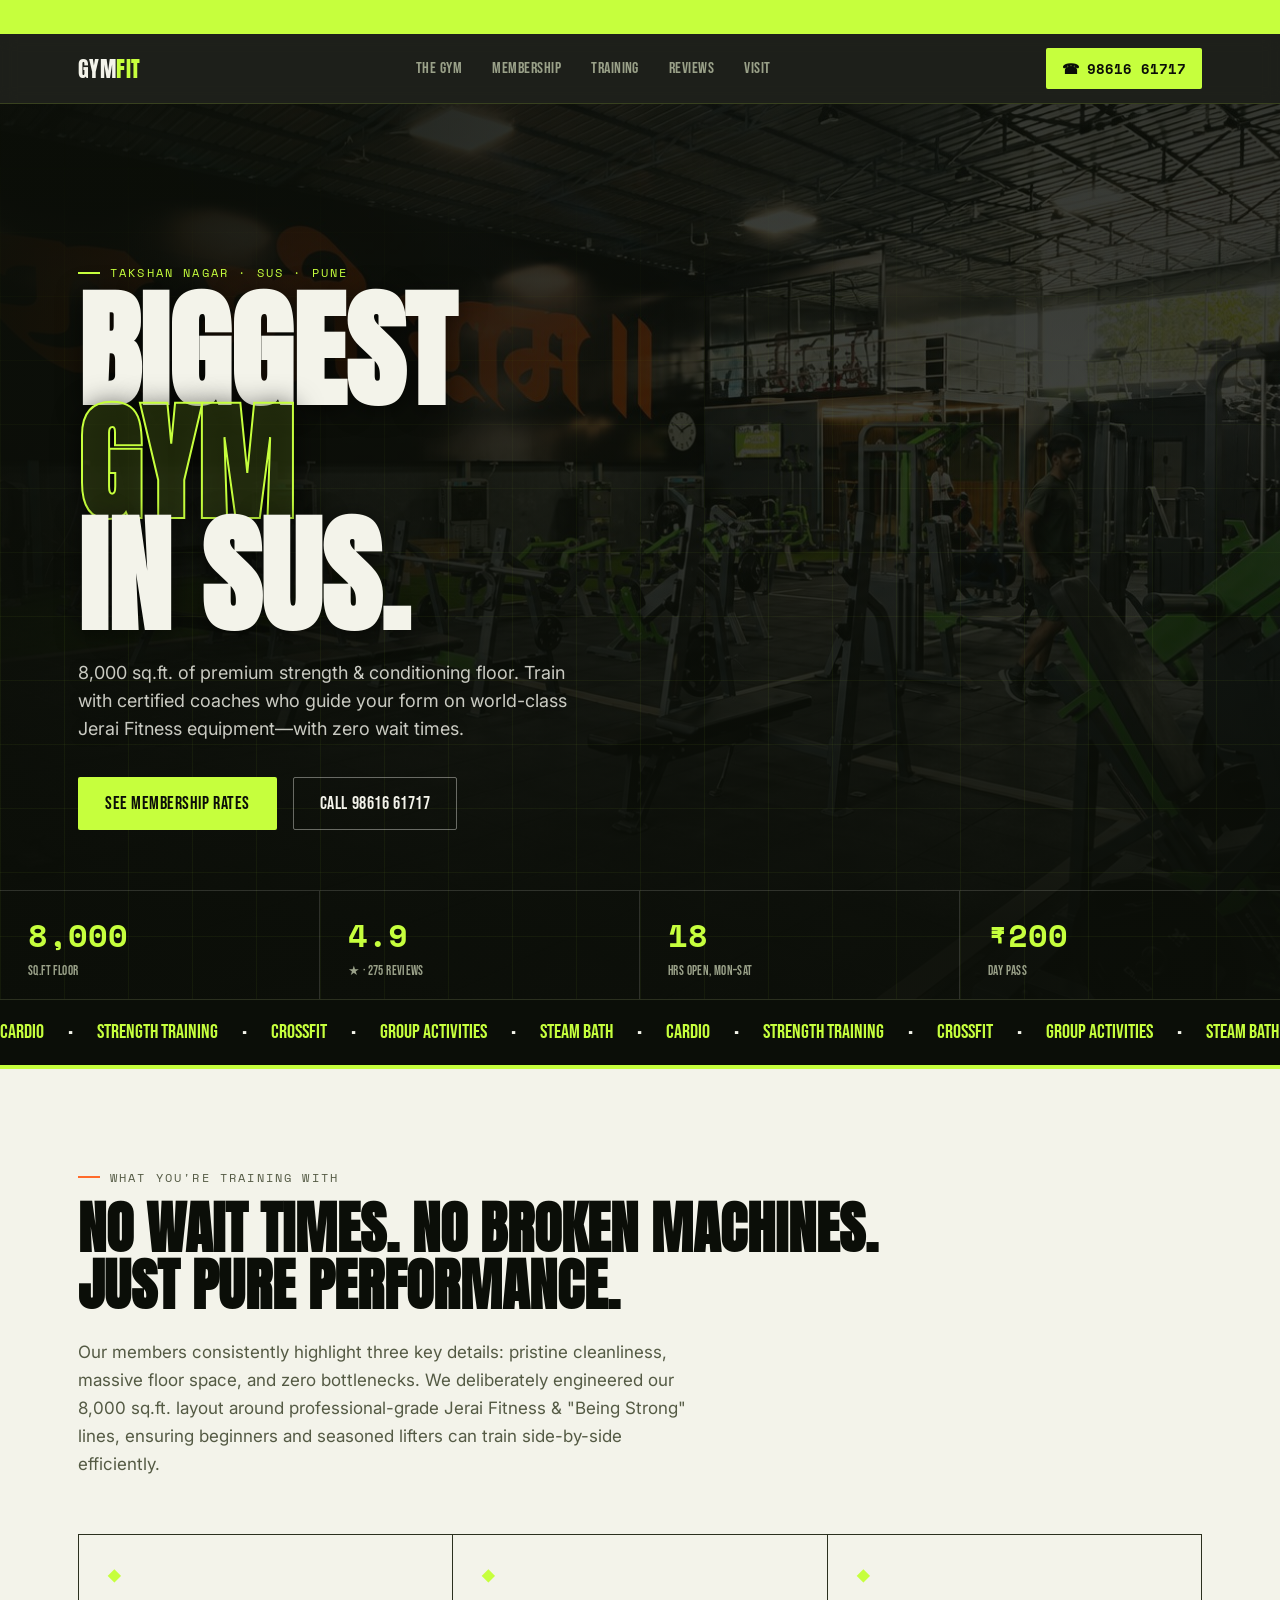
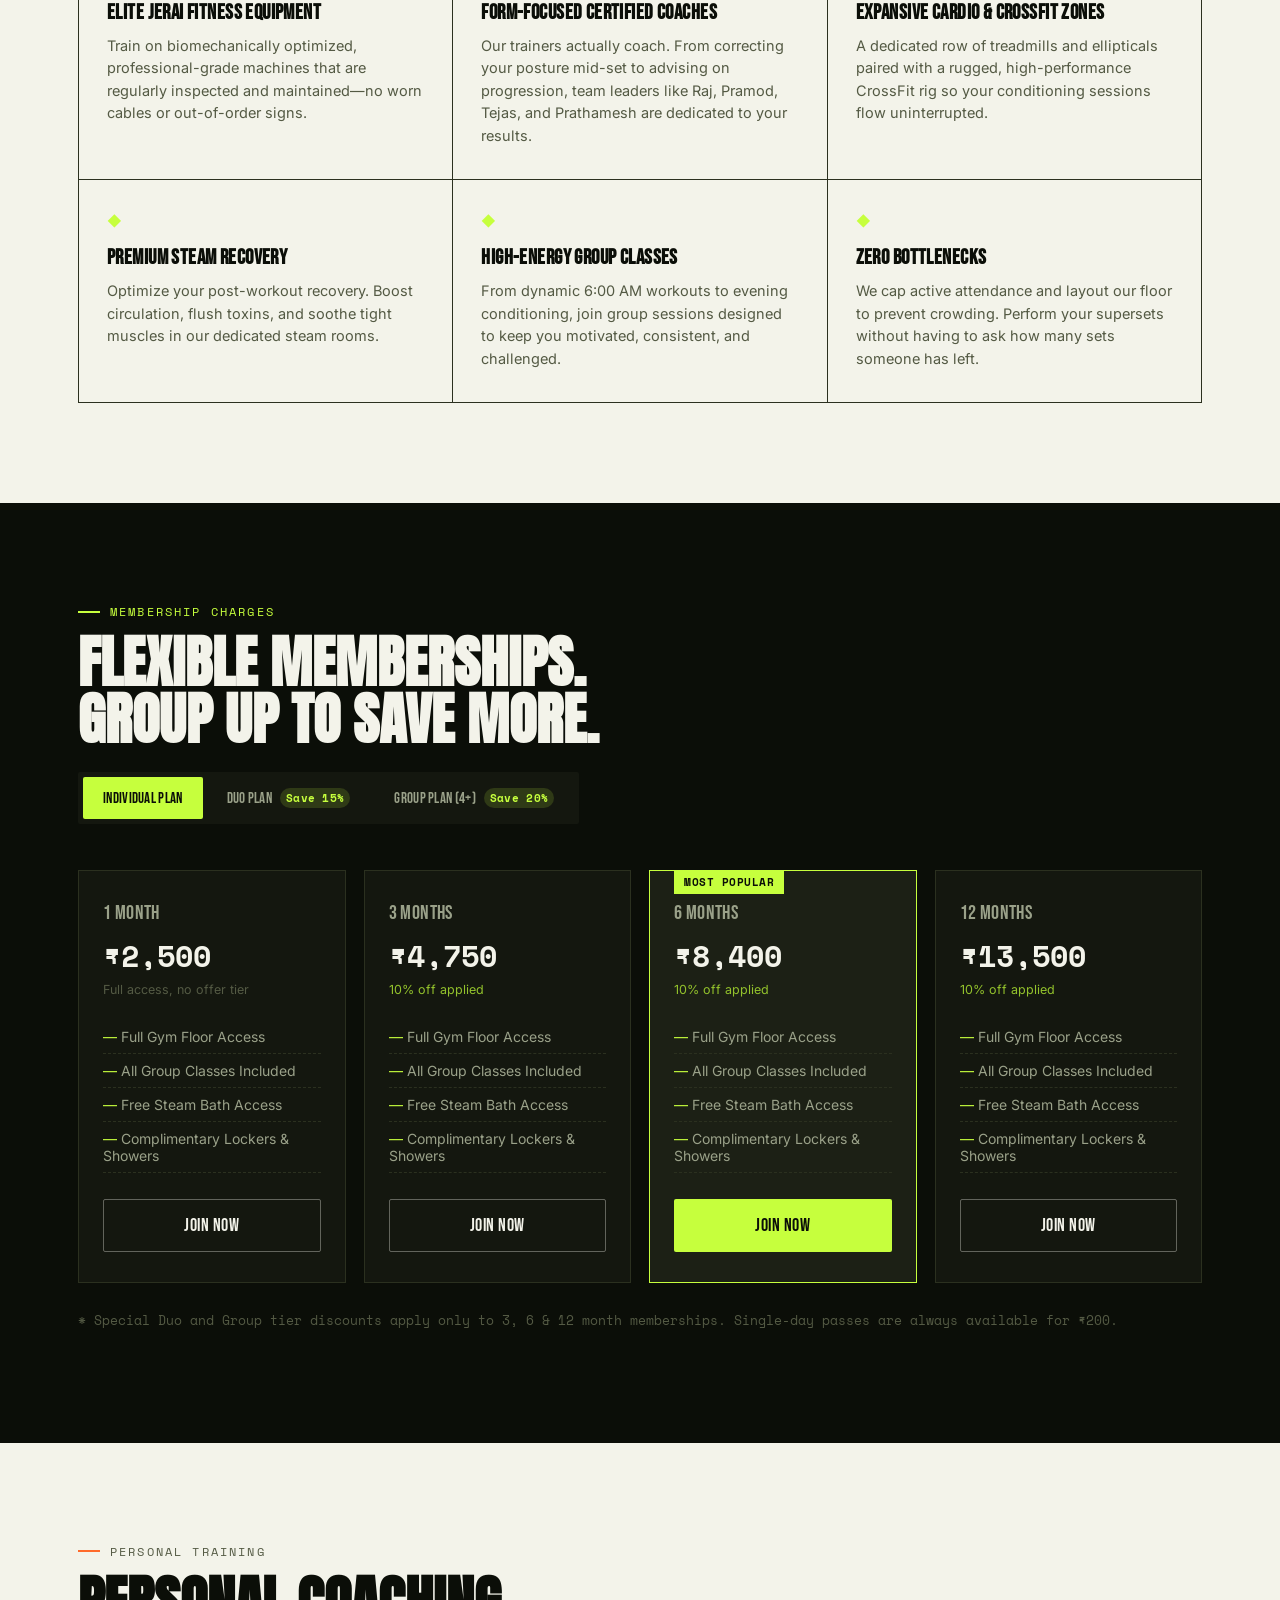
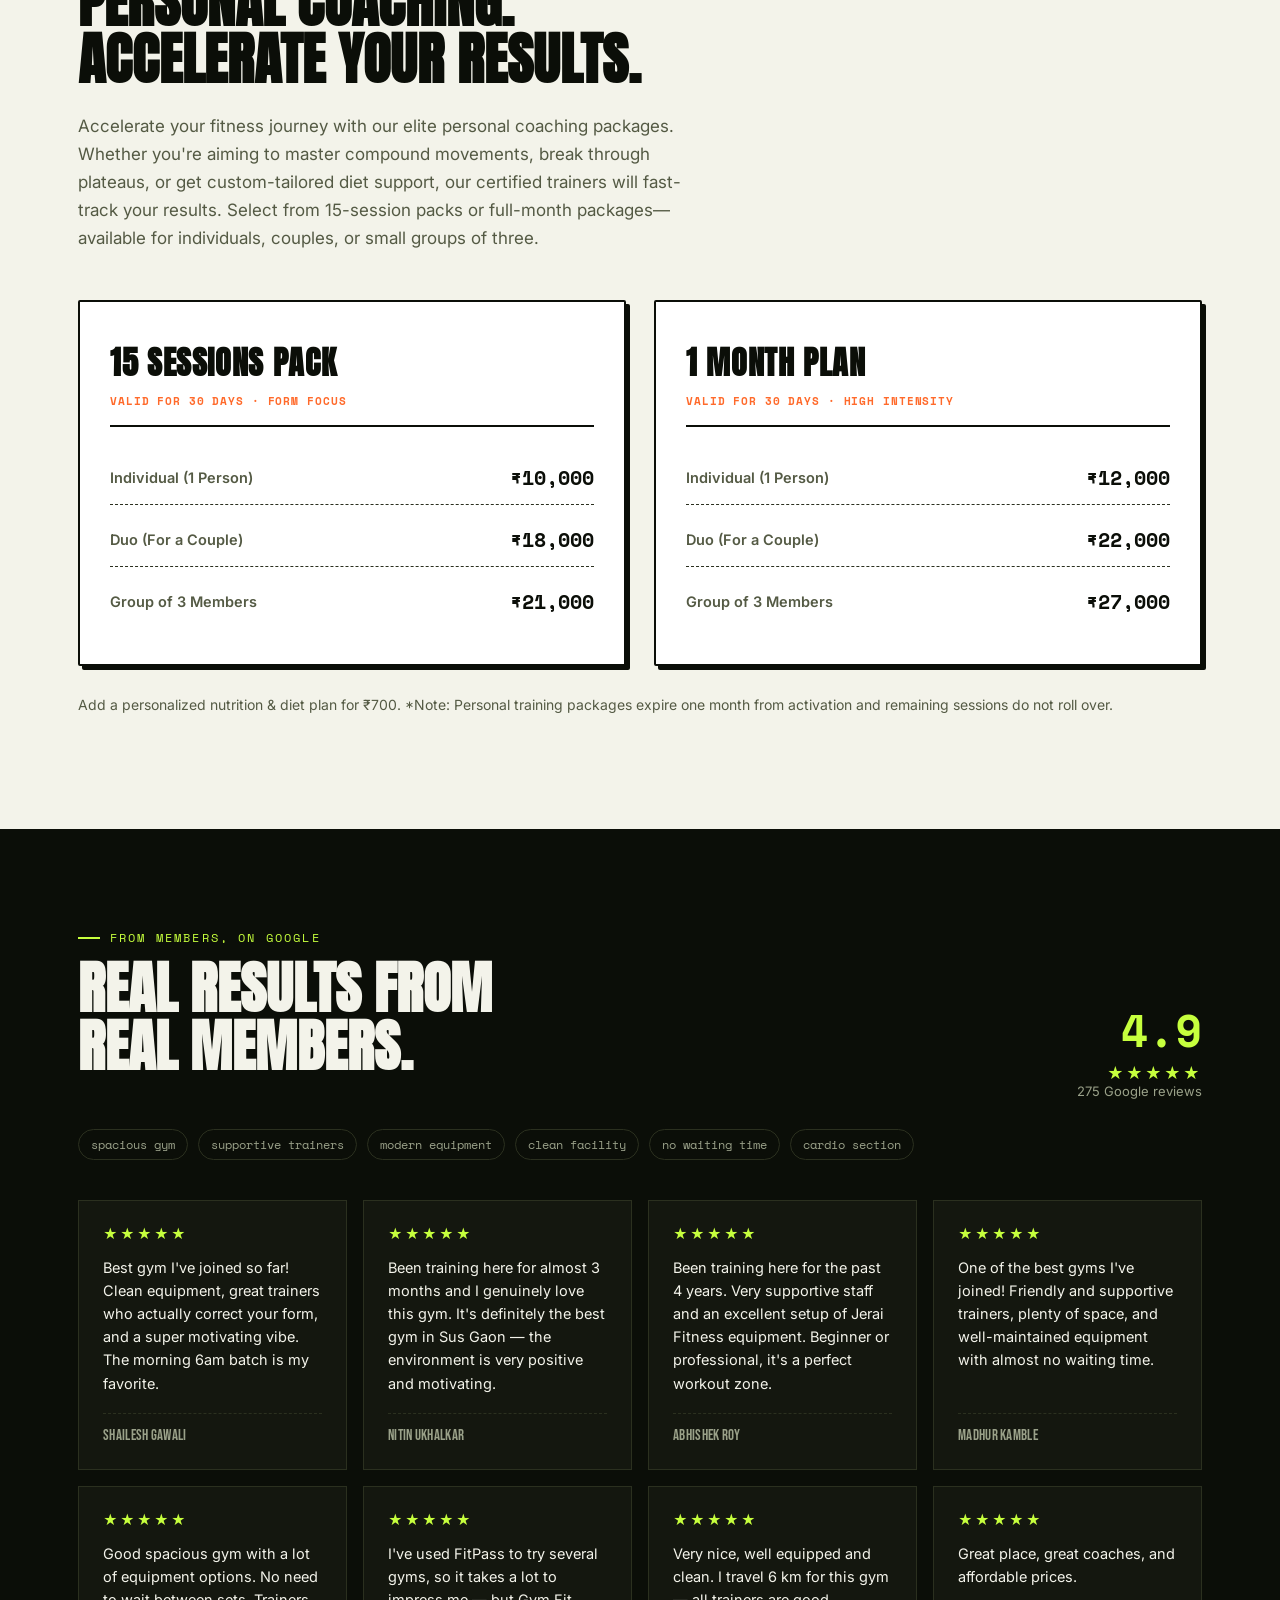
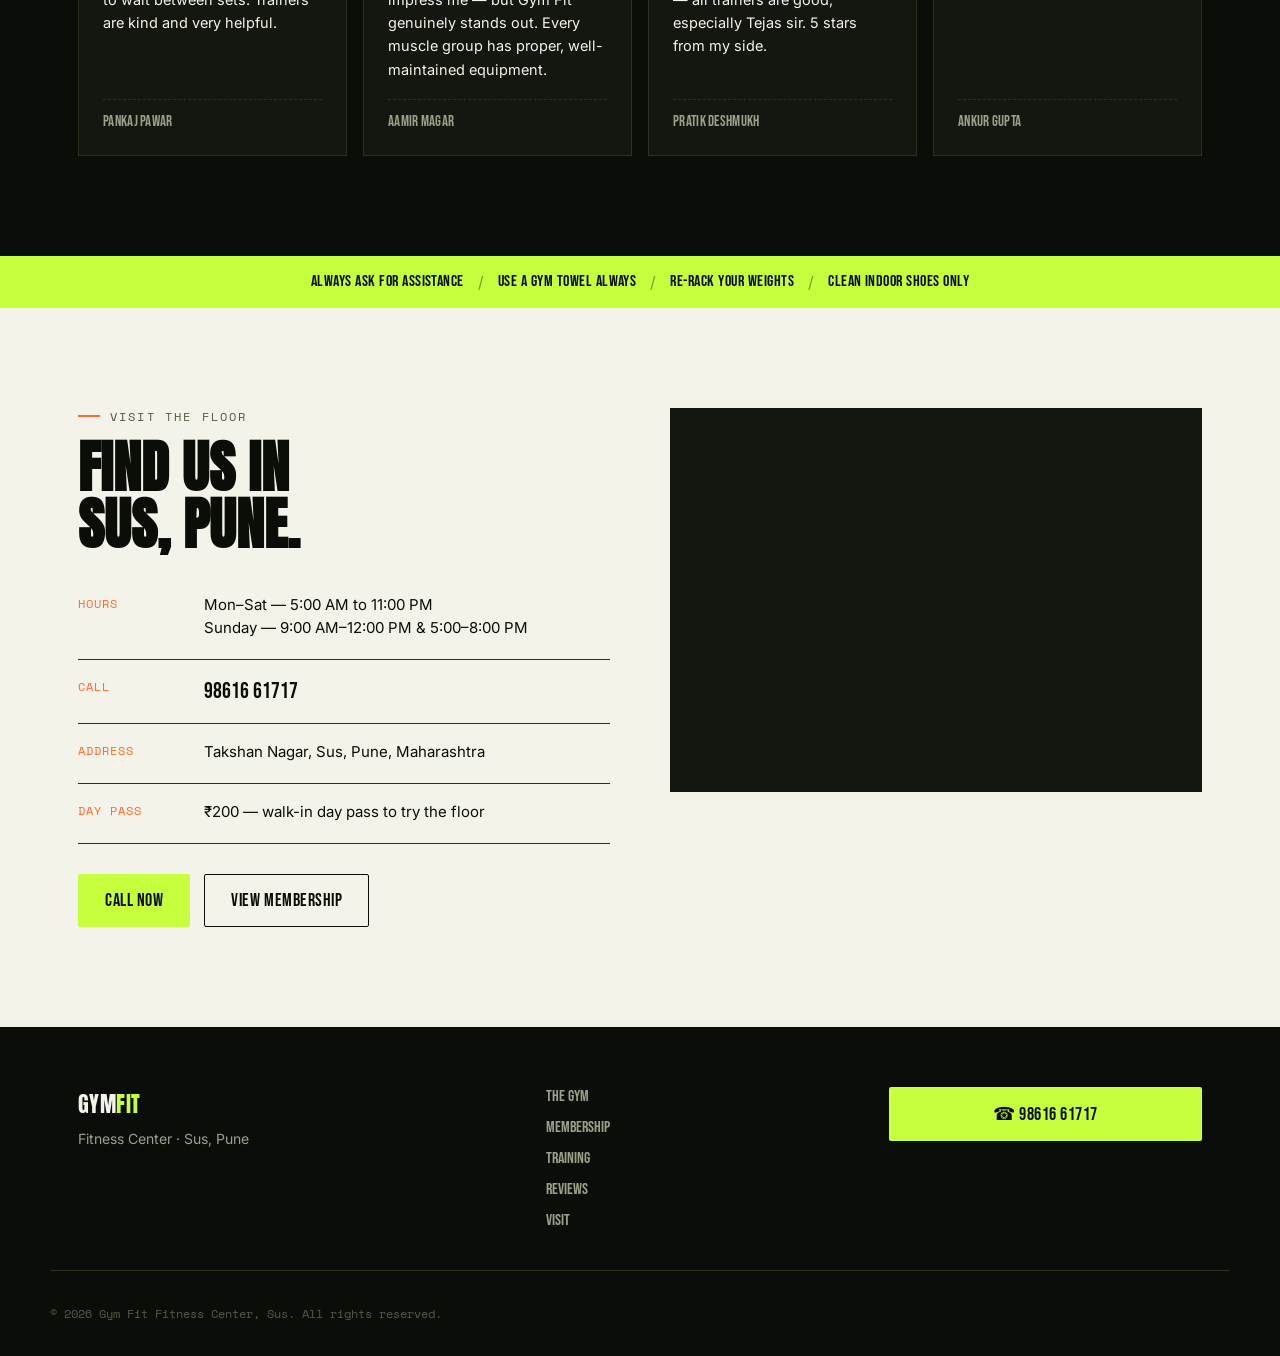
==== index.html @ f6aa5d3e "Convert personal training section from flat table to beautiful responsive cards" ====
<!DOCTYPE html>
<html lang="en">
<head>
<meta charset="UTF-8">
<meta name="viewport" content="width=device-width, initial-scale=1.0">
<title>Gym Fit Fitness Center — Sus's Premier 8,000 Sq.Ft. Strength &amp; Conditioning Facility</title>
<meta name="description" content="Experience Sus's premier fitness destination. 8,000 sq.ft. of elite Jerai Fitness equipment, certified coaches, dedicated cardio &amp; CrossFit zones, and steam recovery.">
<link rel="preconnect" href="https://fonts.googleapis.com">
<link rel="preconnect" href="https://fonts.gstatic.com" crossorigin>
<link href="https://fonts.googleapis.com/css2?family=Anton&family=Bebas+Neue&family=Space+Mono:wght@400;700&family=Inter:wght@400;500;600;700;800&display=swap" rel="stylesheet">
<link rel="stylesheet" href="style.css">
</head>
<body>

<!-- ===== TOP TICKER ===== -->
<div class="ticker" aria-hidden="true">
  <div class="ticker__track">
    <span>MON–SAT 5:00 AM – 11:00 PM</span><span class="dot">●</span>
    <span>SUNDAY 9 AM–12 PM &amp; 5–8 PM</span><span class="dot">●</span>
    <span>4.9★ FROM 275 GOOGLE REVIEWS</span><span class="dot">●</span>
    <span>ONE DAY PASS ₹200</span><span class="dot">●</span>
    <span>MON–SAT 5:00 AM – 11:00 PM</span><span class="dot">●</span>
    <span>SUNDAY 9 AM–12 PM &amp; 5–8 PM</span><span class="dot">●</span>
    <span>4.9★ FROM 275 GOOGLE REVIEWS</span><span class="dot">●</span>
    <span>ONE DAY PASS ₹200</span><span class="dot">●</span>
  </div>
</div>

<!-- ===== NAV ===== -->
<header class="nav" id="nav">
  <div class="nav__inner">
    <a href="#top" class="nav__logo">GYM<span>FIT</span></a>
    <nav class="nav__links">
      <a href="#about">The Gym</a>
      <a href="#plans">Membership</a>
      <a href="#pt">Training</a>
      <a href="#reviews">Reviews</a>
      <a href="#visit">Visit</a>
    </nav>
    <a href="tel:+919861661717" class="nav__cta">
      <span class="nav__cta-icon">☎</span> 98616 61717
    </a>
    <button class="nav__burger" id="burger" aria-label="Toggle menu"><span></span><span></span><span></span></button>
  </div>
  <div class="nav__mobile" id="navMobile">
    <a href="#about">The Gym</a>
    <a href="#plans">Membership</a>
    <a href="#pt">Training</a>
    <a href="#reviews">Reviews</a>
    <a href="#visit">Visit</a>
    <a href="tel:+919861661717" class="nav__mobile-cta">☎ Call 98616 61717</a>
  </div>
</header>

<!-- ===== HERO ===== -->
<section class="hero" id="top">
  <div class="hero__bg">
    <img src="assets/gym-hero.jpg" alt="Inside Gym Fit Fitness Center, Sus — training floor with benches and machines" loading="eager">
    <div class="hero__scrim"></div>
    <div class="hero__tiles" aria-hidden="true"></div>
  </div>
  <div class="hero__content">
    <p class="eyebrow">TAKSHAN NAGAR · SUS · PUNE</p>
    <h1 class="hero__title">
      <span class="line">BIGGEST</span>
      <span class="line hero__title--outline">GYM</span>
      <span class="line">IN SUS.</span>
    </h1>
    <p class="hero__sub">8,000 sq.ft. of premium strength & conditioning floor. Train with certified coaches who guide your form on world-class Jerai Fitness equipment—with zero wait times.</p>
    <div class="hero__actions">
      <a href="#plans" class="btn btn--lime">See Membership Rates</a>
      <a href="tel:+919861661717" class="btn btn--ghost">Call 98616 61717</a>
    </div>
  </div>
  <div class="hero__stats">
    <div class="stat"><span class="stat__num" data-count="8000">0</span><span class="stat__label">sq.ft floor</span></div>
    <div class="stat"><span class="stat__num" data-count="4.9" data-decimal="1">0</span><span class="stat__label">★ · 275 reviews</span></div>
    <div class="stat"><span class="stat__num" data-count="18">0</span><span class="stat__label">hrs open, Mon–Sat</span></div>
    <div class="stat"><span class="stat__num" data-count="200" data-prefix="₹">0</span><span class="stat__label">day pass</span></div>
  </div>
</section>

<!-- ===== MARQUEE STRIP ===== -->
<div class="marquee" aria-hidden="true">
  <div class="marquee__track">
    <span>CARDIO</span><span>·</span><span>STRENGTH TRAINING</span><span>·</span><span>CROSSFIT</span><span>·</span><span>GROUP ACTIVITIES</span><span>·</span><span>STEAM BATH</span><span>·</span>
    <span>CARDIO</span><span>·</span><span>STRENGTH TRAINING</span><span>·</span><span>CROSSFIT</span><span>·</span><span>GROUP ACTIVITIES</span><span>·</span><span>STEAM BATH</span><span>·</span>
  </div>
</div>

<!-- ===== ABOUT / FEATURES ===== -->
<section class="section" id="about">
  <div class="wrap">
    <p class="eyebrow eyebrow--dark">WHAT YOU'RE TRAINING WITH</p>
    <h2 class="section__title">No Wait Times. No Broken Machines.<br>Just Pure Performance.</h2>
    <p class="section__lead">Our members consistently highlight three key details: pristine cleanliness, massive floor space, and zero bottlenecks. We deliberately engineered our 8,000 sq.ft. layout around professional-grade Jerai Fitness &amp; "Being Strong" lines, ensuring beginners and seasoned lifters can train side-by-side efficiently.</p>

    <div class="features">
      <div class="feature">
        <div class="feature__icon">◆</div>
        <h3>Elite Jerai Fitness Equipment</h3>
        <p>Train on biomechanically optimized, professional-grade machines that are regularly inspected and maintained—no worn cables or out-of-order signs.</p>
      </div>
      <div class="feature">
        <div class="feature__icon">◆</div>
        <h3>Form-Focused Certified Coaches</h3>
        <p>Our trainers actually coach. From correcting your posture mid-set to advising on progression, team leaders like Raj, Pramod, Tejas, and Prathamesh are dedicated to your results.</p>
      </div>
      <div class="feature">
        <div class="feature__icon">◆</div>
        <h3>Expansive Cardio &amp; CrossFit Zones</h3>
        <p>A dedicated row of treadmills and ellipticals paired with a rugged, high-performance CrossFit rig so your conditioning sessions flow uninterrupted.</p>
      </div>
      <div class="feature">
        <div class="feature__icon">◆</div>
        <h3>Premium Steam Recovery</h3>
        <p>Optimize your post-workout recovery. Boost circulation, flush toxins, and soothe tight muscles in our dedicated steam rooms.</p>
      </div>
      <div class="feature">
        <div class="feature__icon">◆</div>
        <h3>High-Energy Group Classes</h3>
        <p>From dynamic 6:00 AM workouts to evening conditioning, join group sessions designed to keep you motivated, consistent, and challenged.</p>
      </div>
      <div class="feature">
        <div class="feature__icon">◆</div>
        <h3>Zero Bottlenecks</h3>
        <p>We cap active attendance and layout our floor to prevent crowding. Perform your supersets without having to ask how many sets someone has left.</p>
      </div>
    </div>
  </div>
</section>

<!-- ===== MEMBERSHIP PLANS ===== -->
<section class="section section--dark" id="plans">
  <div class="wrap">
    <p class="eyebrow">MEMBERSHIP CHARGES</p>
    <h2 class="section__title section__title--light">Flexible Memberships.<br>Group Up to Save More.</h2>

    <div class="plan-toggle" role="tablist" aria-label="Choose group size">
      <button class="plan-toggle__btn is-active" data-group="single" role="tab" aria-selected="true">Individual Plan</button>
      <button class="plan-toggle__btn" data-group="duo" role="tab" aria-selected="false">Duo Plan <span class="save">Save 15%</span></button>
      <button class="plan-toggle__btn" data-group="group" role="tab" aria-selected="false">Group Plan (4+) <span class="save">Save 20%</span></button>
    </div>

    <div class="plans" id="plansGrid">
      <!-- 1 month -->
      <div class="plan-card" data-plan="1">
        <p class="plan-card__len">1 Month</p>
        <p class="plan-card__price"><span class="price-value">₹2,500</span></p>
        <p class="plan-card__note">Full access, no offer tier</p>
        <ul class="plan-card__list">
          <li>Full Gym Floor Access</li><li>All Group Classes Included</li><li>Free Steam Bath Access</li><li>Complimentary Lockers &amp; Showers</li>
        </ul>
        <a href="tel:+919861661717" class="btn btn--outline btn--block">Join Now</a>
      </div>
      <!-- 3 months -->
      <div class="plan-card" data-plan="3">
        <p class="plan-card__len">3 Months</p>
        <p class="plan-card__price"><span class="price-value" data-single="4750" data-duo="4500" data-group="4250">₹4,750</span></p>
        <p class="plan-card__note plan-card__note--offer">10% off applied</p>
        <ul class="plan-card__list">
          <li>Full Gym Floor Access</li><li>All Group Classes Included</li><li>Free Steam Bath Access</li><li>Complimentary Lockers &amp; Showers</li>
        </ul>
        <a href="tel:+919861661717" class="btn btn--outline btn--block">Join Now</a>
      </div>
      <!-- 6 months -->
      <div class="plan-card plan-card--popular" data-plan="6">
        <p class="plan-card__badge">Most popular</p>
        <p class="plan-card__len">6 Months</p>
        <p class="plan-card__price"><span class="price-value" data-single="8400" data-duo="8000" data-group="7500">₹8,400</span></p>
        <p class="plan-card__note plan-card__note--offer">10% off applied</p>
        <ul class="plan-card__list">
          <li>Full Gym Floor Access</li><li>All Group Classes Included</li><li>Free Steam Bath Access</li><li>Complimentary Lockers &amp; Showers</li>
        </ul>
        <a href="tel:+919861661717" class="btn btn--lime btn--block">Join Now</a>
      </div>
      <!-- 12 months -->
      <div class="plan-card" data-plan="12">
        <p class="plan-card__len">12 Months</p>
        <p class="plan-card__price"><span class="price-value" data-single="13500" data-duo="12750" data-group="12000">₹13,500</span></p>
        <p class="plan-card__note plan-card__note--offer">10% off applied</p>
        <ul class="plan-card__list">
          <li>Full Gym Floor Access</li><li>All Group Classes Included</li><li>Free Steam Bath Access</li><li>Complimentary Lockers &amp; Showers</li>
        </ul>
        <a href="tel:+919861661717" class="btn btn--outline btn--block">Join Now</a>
      </div>
    </div>
    <p class="plans__footnote">* Special Duo and Group tier discounts apply only to 3, 6 &amp; 12 month memberships. Single-day passes are always available for ₹200.</p>
  </div>
</section>

<!-- ===== PERSONAL TRAINING ===== -->
<section class="section" id="pt">
  <div class="wrap">
    <p class="eyebrow eyebrow--dark">PERSONAL TRAINING</p>
    <h2 class="section__title">Personal Coaching.<br>Accelerate Your Results.</h2>
    <p class="section__lead">Accelerate your fitness journey with our elite personal coaching packages. Whether you're aiming to master compound movements, break through plateaus, or get custom-tailored diet support, our certified trainers will fast-track your results. Select from 15-session packs or full-month packages—available for individuals, couples, or small groups of three.</p>

    <div class="pt-cards">
      <!-- 15 Sessions Card -->
      <div class="pt-card">
        <div class="pt-card__header">
          <h3 class="pt-card__title">15 Sessions Pack</h3>
          <p class="pt-card__subtitle">Valid for 30 Days · Form Focus</p>
        </div>
        <div class="pt-card__body">
          <div class="pt-card__row">
            <span class="pt-card__label">Individual (1 Person)</span>
            <span class="pt-card__price">₹10,000</span>
          </div>
          <div class="pt-card__row">
            <span class="pt-card__label">Duo (For a Couple)</span>
            <span class="pt-card__price">₹18,000</span>
          </div>
          <div class="pt-card__row">
            <span class="pt-card__label">Group of 3 Members</span>
            <span class="pt-card__price">₹21,000</span>
          </div>
        </div>
      </div>

      <!-- 1 Month Card -->
      <div class="pt-card">
        <div class="pt-card__header">
          <h3 class="pt-card__title">1 Month Plan</h3>
          <p class="pt-card__subtitle">Valid for 30 Days · High Intensity</p>
        </div>
        <div class="pt-card__body">
          <div class="pt-card__row">
            <span class="pt-card__label">Individual (1 Person)</span>
            <span class="pt-card__price">₹12,000</span>
          </div>
          <div class="pt-card__row">
            <span class="pt-card__label">Duo (For a Couple)</span>
            <span class="pt-card__price">₹22,000</span>
          </div>
          <div class="pt-card__row">
            <span class="pt-card__label">Group of 3 Members</span>
            <span class="pt-card__price">₹27,000</span>
          </div>
        </div>
      </div>
    </div>
    <p class="pt-note">Add a personalized nutrition &amp; diet plan for ₹700. *Note: Personal training packages expire one month from activation and remaining sessions do not roll over.</p>
  </div>
</section>

<!-- ===== TESTIMONIALS ===== -->
<section class="section section--dark" id="reviews">
  <div class="wrap">
    <p class="eyebrow">FROM MEMBERS, ON GOOGLE</p>
    <div class="reviews__head">
      <h2 class="section__title section__title--light">Real Results from<br>Real Members.</h2>
      <div class="rating-block">
        <span class="rating-block__num">4.9</span>
        <span class="rating-block__stars">★★★★★</span>
        <span class="rating-block__count">275 Google reviews</span>
      </div>
    </div>

    <div class="reviews__tags" aria-hidden="true">
      <span>spacious gym</span><span>supportive trainers</span><span>modern equipment</span><span>clean facility</span><span>no waiting time</span><span>cardio section</span>
    </div>

    <div class="review-track" id="reviewTrack">
      <div class="review-card">
        <p class="review-card__stars">★★★★★</p>
        <p class="review-card__text">Best gym I've joined so far! Clean equipment, great trainers who actually correct your form, and a super motivating vibe. The morning 6am batch is my favorite.</p>
        <p class="review-card__name">Shailesh Gawali</p>
      </div>
      <div class="review-card">
        <p class="review-card__stars">★★★★★</p>
        <p class="review-card__text">Been training here for almost 3 months and I genuinely love this gym. It's definitely the best gym in Sus Gaon — the environment is very positive and motivating.</p>
        <p class="review-card__name">Nitin Ukhalkar</p>
      </div>
      <div class="review-card">
        <p class="review-card__stars">★★★★★</p>
        <p class="review-card__text">Been training here for the past 4 years. Very supportive staff and an excellent setup of Jerai Fitness equipment. Beginner or professional, it's a perfect workout zone.</p>
        <p class="review-card__name">Abhishek Roy</p>
      </div>
      <div class="review-card">
        <p class="review-card__stars">★★★★★</p>
        <p class="review-card__text">One of the best gyms I've joined! Friendly and supportive trainers, plenty of space, and well-maintained equipment with almost no waiting time.</p>
        <p class="review-card__name">Madhur Kamble</p>
      </div>
      <div class="review-card">
        <p class="review-card__stars">★★★★★</p>
        <p class="review-card__text">Good spacious gym with a lot of equipment options. No need to wait between sets. Trainers are kind and very helpful.</p>
        <p class="review-card__name">Pankaj Pawar</p>
      </div>
      <div class="review-card">
        <p class="review-card__stars">★★★★★</p>
        <p class="review-card__text">I've used FitPass to try several gyms, so it takes a lot to impress me — but Gym Fit genuinely stands out. Every muscle group has proper, well-maintained equipment.</p>
        <p class="review-card__name">Aamir Magar</p>
      </div>
      <div class="review-card">
        <p class="review-card__stars">★★★★★</p>
        <p class="review-card__text">Very nice, well equipped and clean. I travel 6 km for this gym — all trainers are good, especially Tejas sir. 5 stars from my side.</p>
        <p class="review-card__name">Pratik Deshmukh</p>
      </div>
      <div class="review-card">
        <p class="review-card__stars">★★★★★</p>
        <p class="review-card__text">Great place, great coaches, and affordable prices.</p>
        <p class="review-card__name">Ankur Gupta</p>
      </div>
    </div>
  </div>
</section>

<!-- ===== RULES STRIP ===== -->
<section class="rules">
  <div class="wrap rules__wrap">
    <span>ALWAYS ASK FOR ASSISTANCE</span><span class="rules__sep">/</span>
    <span>USE A GYM TOWEL ALWAYS</span><span class="rules__sep">/</span>
    <span>RE-RACK YOUR WEIGHTS</span><span class="rules__sep">/</span>
    <span>CLEAN INDOOR SHOES ONLY</span>
  </div>
</section>

<!-- ===== VISIT / CONTACT ===== -->
<section class="section" id="visit">
  <div class="wrap visit__grid">
    <div class="visit__info">
      <p class="eyebrow eyebrow--dark">VISIT THE FLOOR</p>
      <h2 class="section__title">Find Us in<br>Sus, Pune.</h2>

      <div class="visit__row">
        <span class="visit__label">Hours</span>
        <div class="visit__value">
          <p>Mon–Sat — 5:00 AM to 11:00 PM</p>
          <p>Sunday — 9:00 AM–12:00 PM &amp; 5:00–8:00 PM</p>
        </div>
      </div>
      <div class="visit__row">
        <span class="visit__label">Call</span>
        <div class="visit__value"><a href="tel:+919861661717">98616 61717</a></div>
      </div>
      <div class="visit__row">
        <span class="visit__label">Address</span>
        <div class="visit__value"><p>Takshan Nagar, Sus, Pune, Maharashtra</p></div>
      </div>
      <div class="visit__row">
        <span class="visit__label">Day pass</span>
        <div class="visit__value"><p>₹200 — walk-in day pass to try the floor</p></div>
      </div>

      <div class="visit__actions">
        <a href="tel:+919861661717" class="btn btn--lime">Call Now</a>
        <a href="#plans" class="btn btn--outline">View Membership</a>
      </div>
    </div>
    <div class="visit__map">
      <iframe
        title="Gym Fit Fitness Center location map"
        src="https://www.google.com/maps?q=Takshan+Nagar,+Sus,+Pune&output=embed"
        loading="lazy"
        referrerpolicy="no-referrer-when-downgrade"></iframe>
    </div>
  </div>
</section>

<!-- ===== FOOTER ===== -->
<footer class="footer">
  <div class="wrap footer__grid">
    <div>
      <a href="#top" class="nav__logo">GYM<span>FIT</span></a>
      <p class="footer__tag">Fitness Center · Sus, Pune</p>
    </div>
    <div class="footer__links">
      <a href="#about">The Gym</a>
      <a href="#plans">Membership</a>
      <a href="#pt">Training</a>
      <a href="#reviews">Reviews</a>
      <a href="#visit">Visit</a>
    </div>
    <div class="footer__cta">
      <a href="tel:+919861661717" class="btn btn--lime btn--block">☎ 98616 61717</a>
    </div>
  </div>
  <div class="wrap footer__bottom">
    <p>© <span id="year"></span> Gym Fit Fitness Center, Sus. All rights reserved.</p>
  </div>
</footer>

<script src="script.js"></script>
</body>
</html>
---- style.css ----
/* =========================================================
   GYM FIT — design tokens
   Display: Anton (poster weight, brochure energy)
   Sub-display: Bebas Neue (tickers, labels, numbers-as-headline)
   Body: Inter
   Data/mono: Space Mono (prices, stats, timestamps)
========================================================= */
:root{
  --black:      #0B0E08;
  --panel:      #14170F;
  --panel-2:    #1C2015;
  --line:       #2B301F;
  --lime:       #C6FF3D;
  --lime-dim:   #93C22C;
  --cream:      #F3F3EA;
  --muted:      #9AA189;
  --muted-dark: #545a44;
  --orange:     #FF6A2B;

  --display: 'Anton', sans-serif;
  --sub:     'Bebas Neue', sans-serif;
  --body:    'Inter', sans-serif;
  --mono:    'Space Mono', monospace;

  --radius: 2px;
  --wrap: 1180px;
}

*{ box-sizing: border-box; }
html{ scroll-behavior: smooth; }
body{
  margin:0;
  background: var(--cream);
  color: var(--black);
  font-family: var(--body);
  -webkit-font-smoothing: antialiased;
  overflow-x: hidden;
}
img{ max-width:100%; display:block; }
a{ color: inherit; text-decoration: none; }
ul{ margin:0; padding:0; list-style:none; }
h1,h2,h3{ margin:0; }
.wrap{ max-width: var(--wrap); margin: 0 auto; padding: 0 28px; }

@media (prefers-reduced-motion: reduce){
  *{ animation-duration: 0.001ms !important; animation-iteration-count: 1 !important; transition-duration: 0.001ms !important; scroll-behavior: auto !important; }
}

:focus-visible{ outline: 3px solid var(--lime); outline-offset: 2px; }

/* ---------- eyebrow / labels ---------- */
.eyebrow{
  font-family: var(--mono);
  font-size: 12px;
  letter-spacing: 0.18em;
  color: var(--lime);
  text-transform: uppercase;
  margin: 0 0 14px;
  display:flex; align-items:center; gap:10px;
}
.eyebrow::before{ content:""; width:22px; height:2px; background: var(--lime); display:inline-block; }
.eyebrow--dark{ color: var(--muted-dark); }
.eyebrow--dark::before{ background: var(--orange); }

/* ---------- buttons ---------- */
.btn{
  display:inline-flex; align-items:center; justify-content:center;
  padding: 15px 26px;
  font-family: var(--sub);
  font-size: 18px;
  letter-spacing: 0.03em;
  border-radius: var(--radius);
  border: 1.5px solid transparent;
  cursor:pointer;
  transition: transform .15s ease, background .2s ease, color .2s ease, border-color .2s ease;
  white-space: nowrap;
}
.btn:hover{ transform: translateY(-2px); }
.btn--lime{ background: var(--lime); color: var(--black); }
.btn--lime:hover{ background: var(--cream); }
.btn--ghost{ background: transparent; color: var(--cream); border-color: rgba(243,243,234,0.4); }
.btn--ghost:hover{ border-color: var(--lime); color: var(--lime); }
.btn--outline{ background: transparent; color: var(--black); border-color: var(--black); }
.btn--outline:hover{ background: var(--black); color: var(--lime); }
.btn--block{ width:100%; }

/* ============================================================
   TICKER (top bar)
============================================================ */
.ticker{
  background: var(--lime);
  color: var(--black);
  overflow: hidden;
  white-space: nowrap;
  height: 34px;
  display:flex;
  align-items:center;
}
.ticker__track{
  display:inline-flex;
  gap: 22px;
  align-items:center;
  font-family: var(--mono);
  font-size: 11.5px;
  letter-spacing: 0.06em;
  font-weight:700;
  padding-left: 100%;
  animation: ticker 26s linear infinite;
}
.ticker .dot{ opacity:.5; }
@keyframes ticker{
  from{ transform: translateX(0); }
  to{ transform: translateX(-50%); }
}

/* ============================================================
   NAV
============================================================ */
.nav{
  position: sticky; top:0; z-index: 50;
  background: rgba(11,14,8,0.92);
  backdrop-filter: blur(8px);
  border-bottom: 1px solid rgba(198,255,61,0.15);
}
.nav__inner{
  max-width: var(--wrap); margin:0 auto; padding: 14px 28px;
  display:flex; align-items:center; justify-content:space-between; gap: 20px;
}
.nav__logo{
  font-family: var(--display);
  font-size: 22px;
  color: var(--cream);
  letter-spacing: 0.02em;
}
.nav__logo span{ color: var(--lime); }
.nav__links{ display:flex; gap: 30px; }
.nav__links a{
  font-family: var(--sub);
  font-size: 16px;
  letter-spacing: 0.03em;
  color: var(--muted);
  transition: color .2s ease;
}
.nav__links a:hover{ color: var(--lime); }
.nav__cta{
  font-family: var(--mono);
  font-size: 14px; font-weight:700;
  color: var(--black);
  background: var(--lime);
  padding: 10px 16px;
  border-radius: var(--radius);
  display:flex; align-items:center; gap:8px;
}
.nav__cta:hover{ background: var(--cream); }
.nav__burger{ display:none; background:none; border:none; cursor:pointer; padding: 6px; }
.nav__burger span{ display:block; width:22px; height:2px; background: var(--cream); margin: 5px 0; }
.nav__mobile{
  display:none;
  flex-direction: column;
  background: var(--black);
  padding: 10px 28px 20px;
}
.nav__mobile a{
  font-family: var(--sub); font-size: 20px; color: var(--cream);
  padding: 12px 0; border-bottom: 1px solid var(--line);
}
.nav__mobile-cta{ color: var(--lime) !important; }
.nav__mobile.is-open{ display:flex; }

@media (max-width: 860px){
  .nav__links, .nav__cta{ display:none; }
  .nav__burger{ display:block; }
}

/* ============================================================
   HERO
============================================================ */
.hero{
  position: relative;
  min-height: 92vh;
  display:flex;
  flex-direction: column;
  justify-content: flex-end;
  background: var(--black);
  overflow: hidden;
}
.hero__bg{ position:absolute; inset:0; }
.hero__bg img{ width:100%; height:100%; object-fit: cover; opacity: .58; }
.hero__scrim{
  position:absolute; inset:0;
  background:
    linear-gradient(180deg, rgba(11,14,8,0.6) 0%, rgba(11,14,8,0.5) 35%, rgba(11,14,8,0.94) 92%),
    linear-gradient(90deg, rgba(11,14,8,0.9) 0%, rgba(11,14,8,0.25) 55%);
}
.hero__tiles{
  position:absolute; inset:0;
  background-image:
    linear-gradient(rgba(198,255,61,0.05) 1px, transparent 1px),
    linear-gradient(90deg, rgba(198,255,61,0.05) 1px, transparent 1px);
  background-size: 64px 64px;
  mask-image: linear-gradient(180deg, transparent, black 60%);
}
.hero__content{
  position: relative;
  padding: 160px 28px 60px;
  max-width: var(--wrap);
  margin: 0 auto;
  width:100%;
}
.eyebrow{ position: relative; }
.hero__content .eyebrow{ color: var(--lime); }
.hero__title{
  font-family: var(--display);
  color: var(--cream);
  font-size: clamp(56px, 11vw, 128px);
  line-height: 0.88;
  text-transform: uppercase;
  margin: 6px 0 26px;
  text-shadow: 0 4px 24px rgba(0,0,0,0.55);
}
.hero__title .line{ display:block; }
.hero__title--outline{
  color: rgba(198,255,61,0.14);
  -webkit-text-stroke: 2px var(--lime);
  text-shadow: 0 4px 28px rgba(0,0,0,0.75);
}
.hero__sub{
  font-size: 18px;
  line-height: 1.55;
  color: var(--cream);
  opacity: 0.82;
  max-width: 520px;
  margin-bottom: 34px;
  text-shadow: 0 2px 12px rgba(0,0,0,0.5);
}
.hero__actions{ display:flex; gap: 16px; flex-wrap: wrap; }

.hero__stats{
  position: relative;
  border-top: 1px solid rgba(243,243,234,0.15);
  display:grid;
  grid-template-columns: repeat(4, 1fr);
}
.stat{
  padding: 20px 28px;
  border-right: 1px solid rgba(243,243,234,0.15);
}
.stat:last-child{ border-right:none; }
.stat__num{
  display:block;
  font-family: var(--mono);
  font-weight:700;
  font-size: clamp(22px, 3vw, 32px);
  color: var(--lime);
}
.stat__label{
  font-family: var(--sub);
  font-size: 13px;
  letter-spacing: 0.03em;
  color: var(--muted);
  text-transform: uppercase;
}

@media (max-width: 700px){
  .hero__stats{ grid-template-columns: repeat(2, 1fr); }
  .stat:nth-child(2){ border-right:none; }
  .stat{ border-bottom: 1px solid rgba(243,243,234,0.15); }
}

/* ============================================================
   MARQUEE STRIP
============================================================ */
.marquee{
  background: var(--black);
  border-top: 1px solid var(--line);
  border-bottom: 4px solid var(--lime);
  overflow: hidden;
  white-space: nowrap;
}
.marquee__track{
  display:inline-flex; gap: 24px; align-items:center;
  padding: 16px 0;
  font-family: var(--display);
  font-size: 22px;
  color: var(--cream);
  text-transform: uppercase;
  animation: marquee 22s linear infinite;
}
.marquee__track span:nth-child(odd){ color: var(--lime); font-family: var(--sub); font-size: 20px;}
@keyframes marquee{
  from{ transform: translateX(0); }
  to{ transform: translateX(-50%); }
}

/* ============================================================
   SECTIONS (shared)
============================================================ */
.section{ padding: 100px 0; }
.section--dark{ background: var(--black); color: var(--cream); }
.section__title{
  font-family: var(--display);
  text-transform: uppercase;
  font-size: clamp(34px, 5vw, 56px);
  line-height: 1.02;
  margin-bottom: 24px;
  max-width: 800px;
}
.section__title--light{ color: var(--cream); }
.section__lead{
  font-size: 17px;
  line-height: 1.65;
  color: var(--muted-dark);
  max-width: 620px;
}
.section--dark .section__lead{ color: var(--muted); }

/* ---------- features ---------- */
.features{
  margin-top: 56px;
  display:grid;
  grid-template-columns: repeat(3, 1fr);
  border-top: 1px solid var(--line);
  border-left: 1px solid var(--line);
}
.feature{
  padding: 32px 28px;
  border-right: 1px solid var(--line);
  border-bottom: 1px solid var(--line);
  transition: background .2s ease;
}
.feature:hover{ background: rgba(147,194,44,0.06); }
.feature__icon{ color: var(--lime); font-size: 14px; margin-bottom: 16px; }
.feature h3{
  font-family: var(--sub);
  font-size: 21px;
  letter-spacing: 0.02em;
  margin-bottom: 10px;
}
.feature p{ font-size: 14.5px; line-height: 1.55; color: var(--muted-dark); margin:0; }

@media (max-width: 860px){
  .features{ grid-template-columns: 1fr; }
}

/* ============================================================
   PLANS
============================================================ */
.plan-toggle{
  display:inline-flex;
  gap: 4px;
  background: var(--panel);
  padding: 5px;
  border-radius: var(--radius);
  margin-bottom: 46px;
  flex-wrap: wrap;
}
.plan-toggle__btn{
  font-family: var(--sub);
  font-size: 15px;
  letter-spacing: 0.02em;
  color: var(--muted);
  background: transparent;
  border: none;
  padding: 11px 20px;
  border-radius: var(--radius);
  cursor:pointer;
  display:flex; align-items:center; gap:8px;
  transition: background .2s ease, color .2s ease;
}
.plan-toggle__btn .save{
  font-family: var(--mono); font-size: 10.5px; font-weight:700;
  background: rgba(198,255,61,0.15); color: var(--lime);
  padding: 2px 6px; border-radius: 20px;
}
.plan-toggle__btn.is-active{ background: var(--lime); color: var(--black); }
.plan-toggle__btn.is-active .save{ background: rgba(11,14,8,0.15); color: var(--black); }

.plans{
  display:grid;
  grid-template-columns: repeat(4, 1fr);
  gap: 18px;
}
.plan-card{
  background: var(--panel);
  border: 1px solid var(--line);
  padding: 30px 24px;
  position: relative;
  display:flex; flex-direction:column;
  transition: border-color .2s ease, transform .2s ease;
}
.plan-card:hover{ border-color: var(--lime-dim); transform: translateY(-4px); }
.plan-card--popular{ border-color: var(--lime); background: var(--panel-2); }
.plan-card__badge{
  position:absolute; top:-12px; left:24px;
  background: var(--lime); color: var(--black);
  font-family: var(--mono); font-size: 10.5px; font-weight:700;
  letter-spacing: 0.05em; text-transform: uppercase;
  padding: 4px 10px;
}
.plan-card__len{
  font-family: var(--sub); font-size: 20px; letter-spacing: 0.02em;
  color: var(--muted); margin: 0 0 8px;
}
.plan-card__price{ margin: 0 0 4px; }
.price-value{
  font-family: var(--mono); font-weight:700;
  font-size: 30px; color: var(--cream);
}
.plan-card__note{ font-size: 12.5px; color: var(--muted-dark); margin: 0 0 22px; min-height: 16px; }
.plan-card__note--offer{ color: var(--lime-dim); }
.plan-card__list{ margin: 0 0 26px; flex:1; }
.plan-card__list li{
  font-size: 14px; color: var(--muted);
  padding: 8px 0; border-bottom: 1px dashed var(--line);
}
.plan-card__list li::before{ content:"— "; color: var(--lime); }
.plan-card .btn--outline{ border-color: rgba(243,243,234,0.35); color: var(--cream); }
.plan-card .btn--outline:hover{ background: var(--cream); color: var(--black); }

.plans__footnote{
  margin-top: 28px;
  font-family: var(--mono);
  font-size: 12.5px;
  color: var(--muted-dark);
}

@media (max-width: 980px){
  .plans{ grid-template-columns: repeat(2, 1fr); }
}
@media (max-width: 560px){
  .plans{ grid-template-columns: 1fr; }
}

/* ============================================================
   PERSONAL TRAINING CARDS
============================================================ */
.pt-cards {
  display: grid;
  grid-template-columns: 1fr 1fr;
  gap: 28px;
  margin-top: 48px;
}
.pt-card {
  background: #ffffff;
  border: 2px solid var(--black);
  padding: 36px 30px;
  border-radius: var(--radius);
  display: flex;
  flex-direction: column;
  transition: border-color .2s ease, transform .2s ease, box-shadow .2s ease;
  box-shadow: 4px 4px 0px 0px var(--black);
}
.pt-card:hover {
  border-color: var(--orange);
  transform: translate(-2px, -2px);
  box-shadow: 6px 6px 0px 0px var(--orange);
}
.pt-card__header {
  border-bottom: 2px solid var(--black);
  padding-bottom: 16px;
  margin-bottom: 24px;
}
.pt-card__title {
  font-family: var(--display);
  font-size: 32px;
  text-transform: uppercase;
  color: var(--black);
  margin: 0;
  letter-spacing: 0.02em;
}
.pt-card__subtitle {
  font-family: var(--mono);
  font-size: 11px;
  font-weight: 700;
  color: var(--orange);
  margin: 6px 0 0;
  text-transform: uppercase;
  letter-spacing: 0.08em;
}
.pt-card__body {
  display: flex;
  flex-direction: column;
  gap: 8px;
}
.pt-card__row {
  display: flex;
  justify-content: space-between;
  align-items: center;
  padding: 12px 0;
  border-bottom: 1px dashed var(--line);
}
.pt-card__row:last-child {
  border-bottom: none;
}
.pt-card__label {
  font-family: var(--body);
  font-size: 14.5px;
  font-weight: 600;
  color: var(--muted-dark);
}
.pt-card__price {
  font-family: var(--mono);
  font-size: 20px;
  font-weight: 700;
  color: var(--black);
}
.pt-note {
  margin-top: 28px;
  font-size: 14px;
  color: var(--muted-dark);
  line-height: 1.5;
}

@media (max-width: 768px) {
  .pt-cards {
    grid-template-columns: 1fr;
    gap: 24px;
  }
  .pt-card {
    padding: 28px 22px;
  }
  .pt-card__title {
    font-size: 28px;
  }
}

/* ============================================================
   REVIEWS
============================================================ */
.reviews__head{
  display:flex; align-items:flex-end; justify-content:space-between; gap: 30px;
  flex-wrap: wrap;
  margin-bottom: 30px;
}
.rating-block{ text-align:right; }
.rating-block__num{ font-family: var(--mono); font-size: 44px; font-weight:700; color: var(--lime); display:block; }
.rating-block__stars{ color: var(--lime); letter-spacing: 2px; }
.rating-block__count{ display:block; font-size: 13px; color: var(--muted); }

.reviews__tags{
  display:flex; flex-wrap: wrap; gap: 10px;
  margin-bottom: 40px;
}
.reviews__tags span{
  font-family: var(--mono); font-size: 12px;
  border: 1px solid var(--line); color: var(--muted);
  padding: 6px 12px; border-radius: 20px;
}

.review-track{
  display:grid;
  grid-template-columns: repeat(4, 1fr);
  gap: 16px;
}
.review-card{
  background: var(--panel);
  border: 1px solid var(--line);
  padding: 24px;
  display:flex; flex-direction:column;
}
.review-card__stars{ color: var(--lime); letter-spacing: 2px; margin: 0 0 14px; font-size: 14px;}
.review-card__text{ font-size: 14.5px; line-height:1.6; color: var(--cream); flex:1; margin:0 0 18px; }
.review-card__name{
  font-family: var(--sub); font-size: 15px; letter-spacing: 0.02em;
  color: var(--muted); margin:0;
  border-top: 1px dashed var(--line); padding-top: 12px;
}

@media (max-width: 980px){ .review-track{ grid-template-columns: repeat(2, 1fr); } }
@media (max-width: 620px){ .review-track{ grid-template-columns: 1fr; } }

/* ============================================================
   RULES STRIP
============================================================ */
.rules{ background: var(--lime); padding: 16px 0; overflow:hidden; }
.rules__wrap{
  display:flex; align-items:center; justify-content:center; gap: 14px;
  flex-wrap: wrap; text-align:center;
}
.rules span:not(.rules__sep){
  font-family: var(--sub); font-size: 16px; letter-spacing: 0.03em; color: var(--black);
}
.rules__sep{ color: rgba(11,14,8,0.4); }

/* ============================================================
   VISIT
============================================================ */
.visit__grid{
  display:grid;
  grid-template-columns: 1fr 1fr;
  gap: 60px;
  align-items: start;
}
.visit__row{
  display:grid;
  grid-template-columns: 110px 1fr;
  gap: 16px;
  padding: 18px 0;
  border-bottom: 1px solid var(--line);
}
.visit__label{
  font-family: var(--mono); font-size: 12px; letter-spacing: 0.08em;
  text-transform: uppercase; color: var(--orange);
}
.visit__value p{ margin: 0 0 4px; font-size: 15px; }
.visit__value a{ font-size: 22px; font-family: var(--sub); }
.visit__actions{ display:flex; gap: 14px; margin-top: 30px; flex-wrap: wrap; }
.visit__map{ min-height: 380px; background: var(--panel); }
.visit__map iframe{ width:100%; height:100%; min-height: 380px; border:0; filter: grayscale(0.2); }

@media (max-width: 860px){
  .visit__grid{ grid-template-columns: 1fr; }
}

/* ============================================================
   FOOTER
============================================================ */
.footer{ background: var(--black); color: var(--cream); padding: 60px 0 0; }
.footer__grid{
  display:grid;
  grid-template-columns: 1.4fr 1fr 1fr;
  gap: 30px;
  padding-bottom: 40px;
  border-bottom: 1px solid var(--line);
  align-items: start;
}
.footer__tag{ color: var(--muted); font-size: 14px; margin-top: 10px; }
.footer__links{ display:flex; flex-direction: column; gap: 12px; }
.footer__links a{ font-family: var(--sub); font-size: 16px; color: var(--muted); }
.footer__links a:hover{ color: var(--lime); }
.footer__bottom{
  padding: 22px 0;
  font-family: var(--mono);
  font-size: 12px;
  color: var(--muted-dark);
}

@media (max-width: 700px){
  .footer__grid{ grid-template-columns: 1fr; }
}
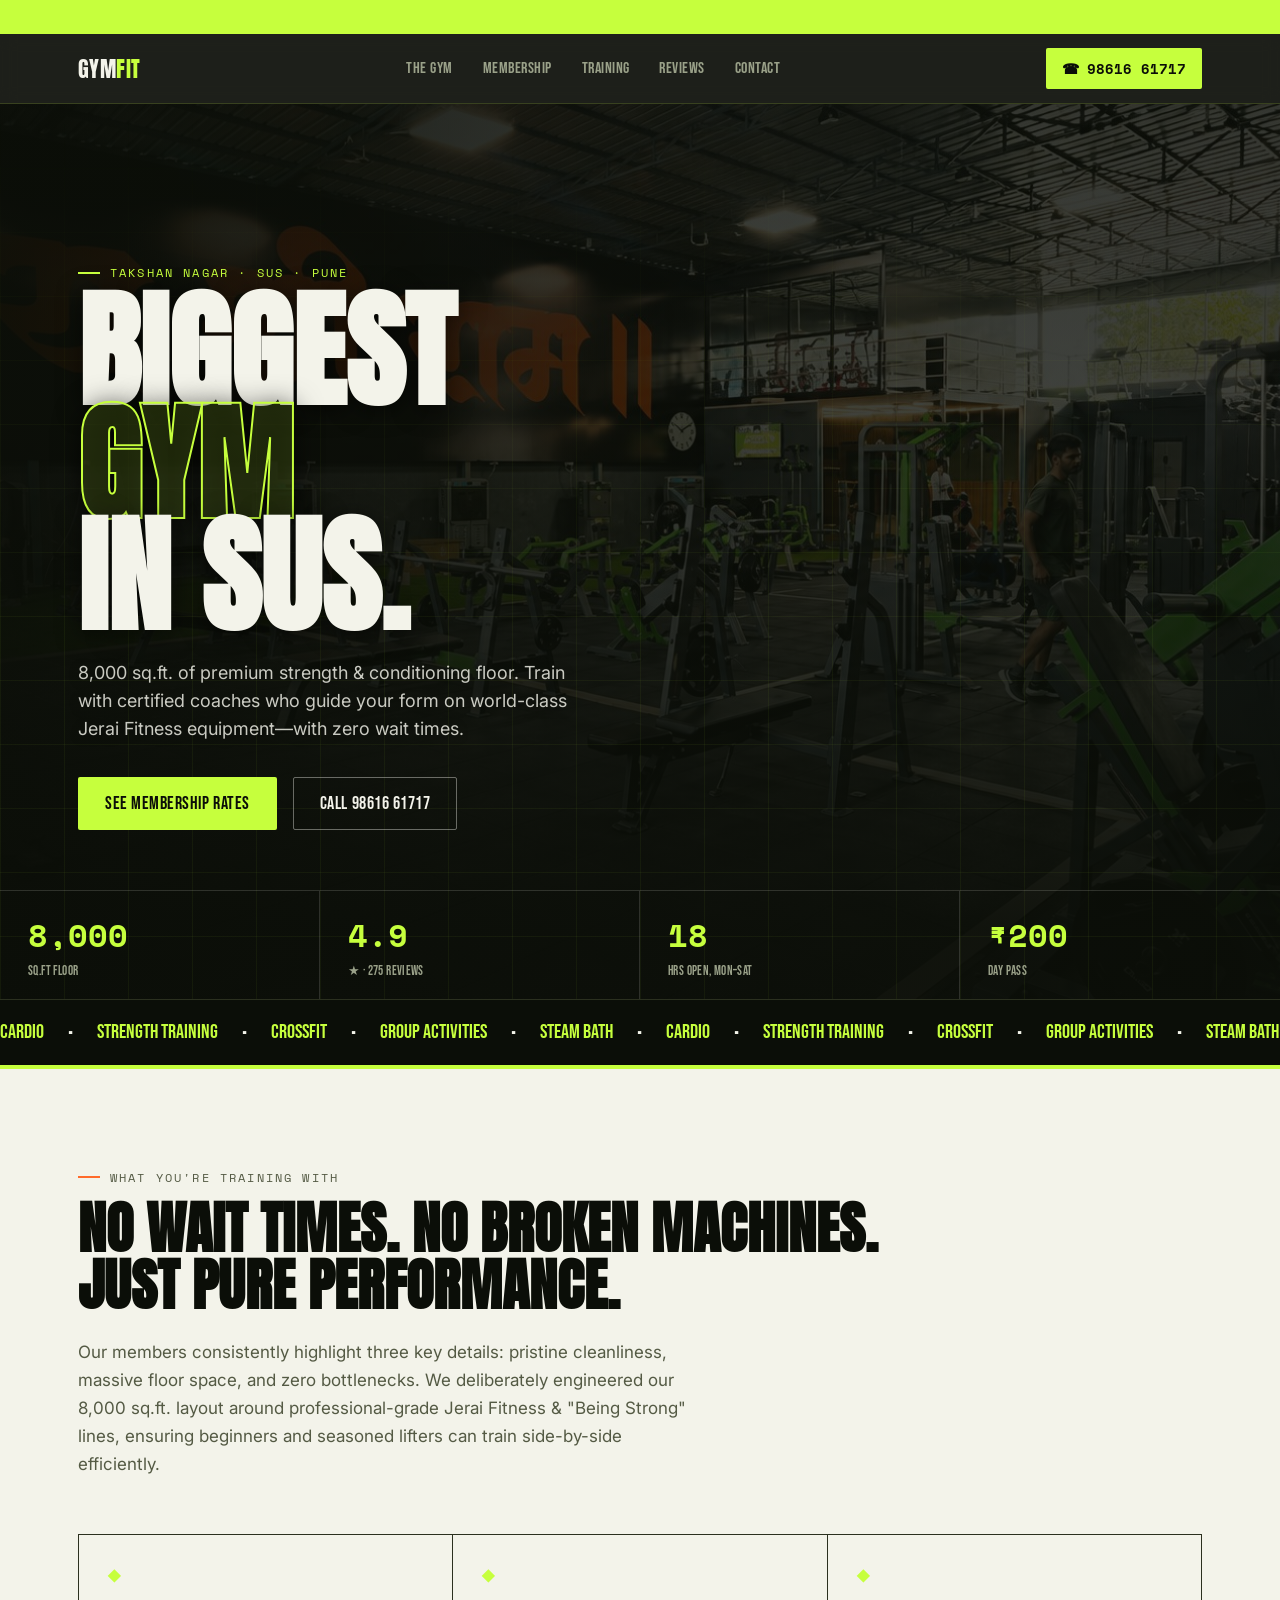
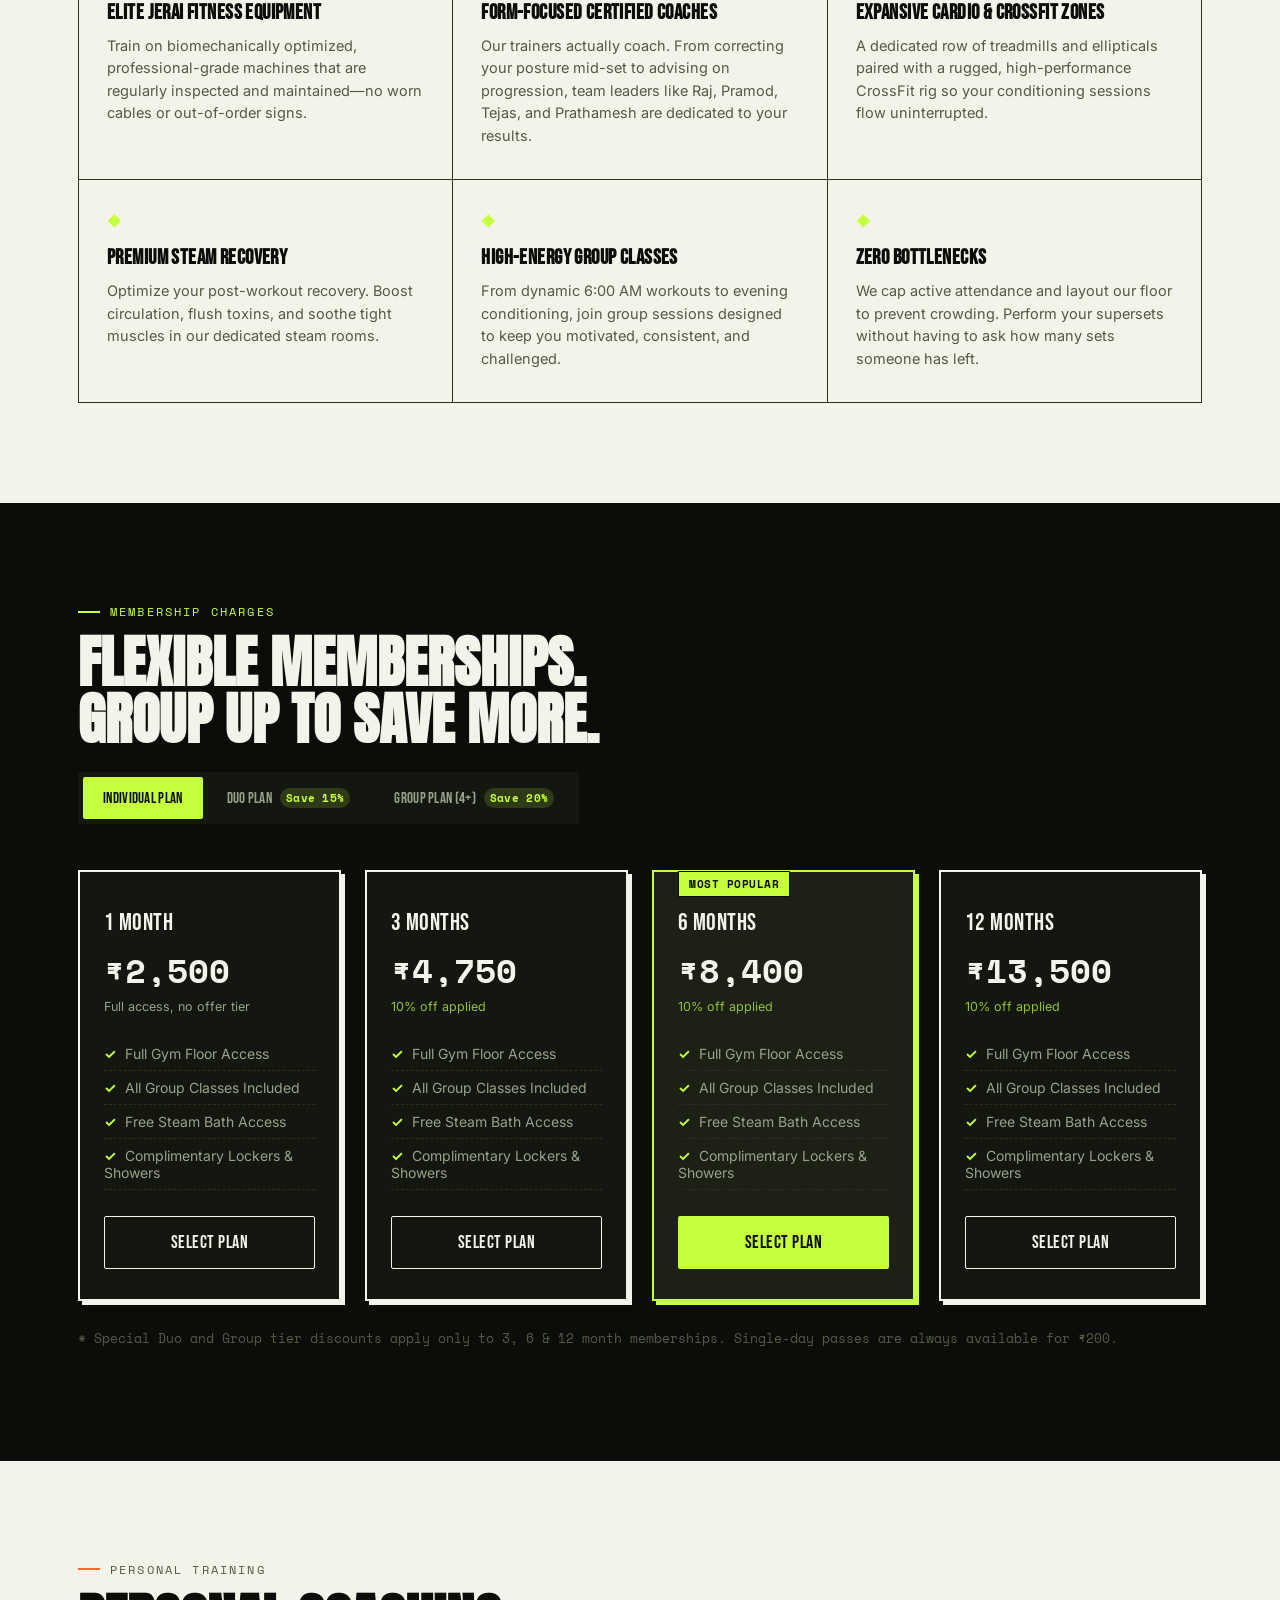
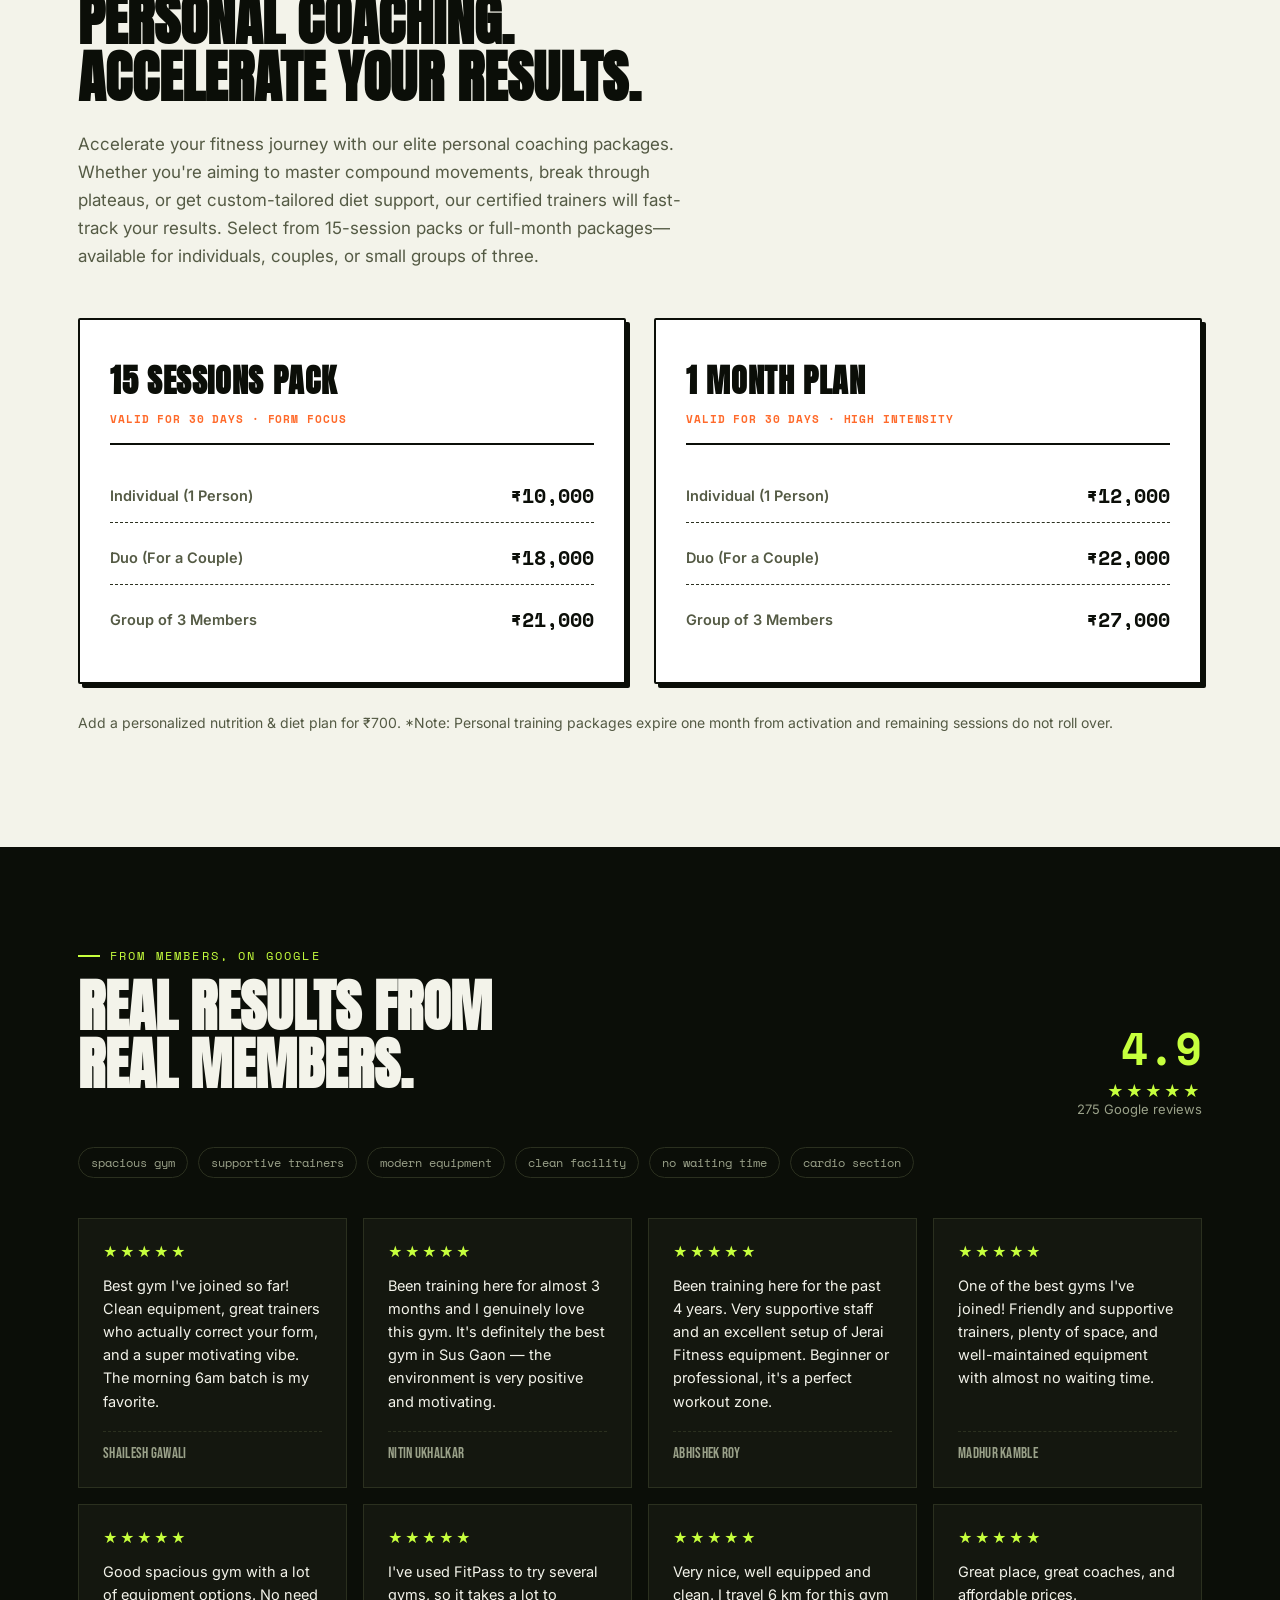
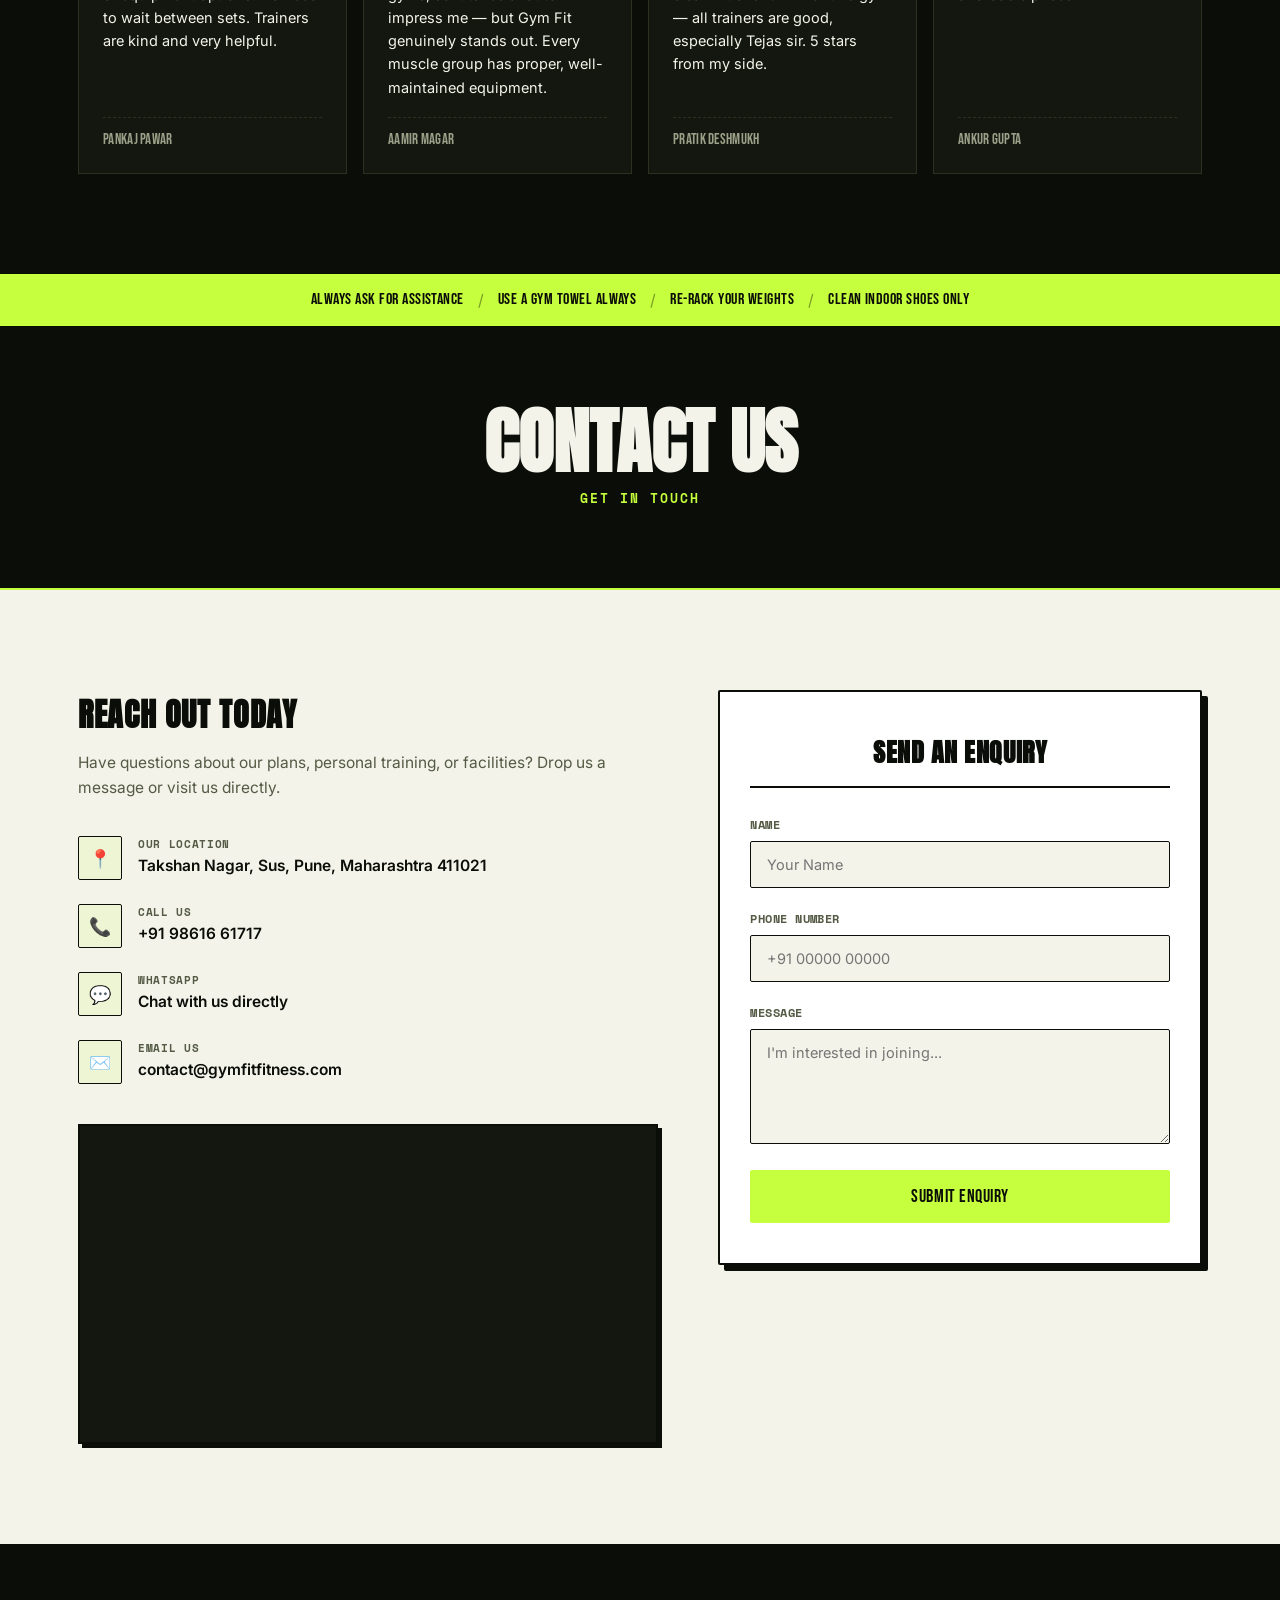
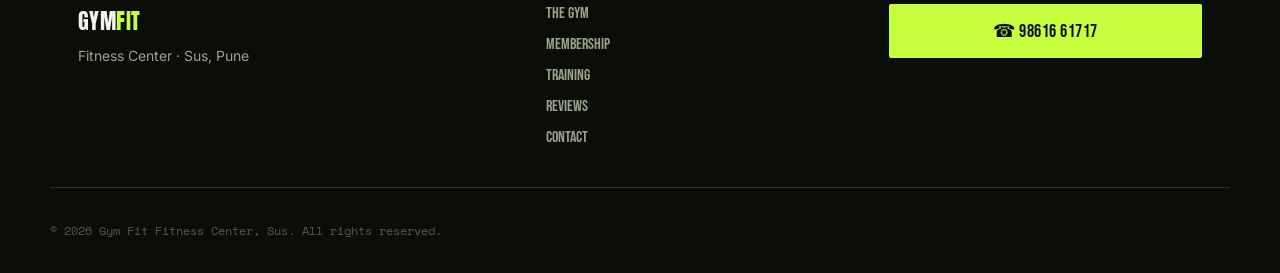
==== commit cb673593: "Add Contact banner, Enquiry Form section and connect 'Select Plan' buttons with smooth scroll and au" ====
--- a/index.html
+++ b/index.html
@@ -35,7 +35,7 @@
       <a href="#plans">Membership</a>
       <a href="#pt">Training</a>
       <a href="#reviews">Reviews</a>
-      <a href="#visit">Visit</a>
+      <a href="#contact">Contact</a>
     </nav>
     <a href="tel:+919861661717" class="nav__cta">
       <span class="nav__cta-icon">☎</span> 98616 61717
@@ -47,7 +47,7 @@
     <a href="#plans">Membership</a>
     <a href="#pt">Training</a>
     <a href="#reviews">Reviews</a>
-    <a href="#visit">Visit</a>
+    <a href="#contact">Contact</a>
     <a href="tel:+919861661717" class="nav__mobile-cta">☎ Call 98616 61717</a>
   </div>
 </header>
@@ -151,7 +151,7 @@
         <ul class="plan-card__list">
           <li>Full Gym Floor Access</li><li>All Group Classes Included</li><li>Free Steam Bath Access</li><li>Complimentary Lockers &amp; Showers</li>
         </ul>
-        <a href="tel:+919861661717" class="btn btn--outline btn--block">Join Now</a>
+        <a href="#contact" class="btn btn--outline btn--block plan-select-btn" data-plan="1 Month">Select Plan</a>
       </div>
       <!-- 3 months -->
       <div class="plan-card" data-plan="3">
@@ -161,7 +161,7 @@
         <ul class="plan-card__list">
           <li>Full Gym Floor Access</li><li>All Group Classes Included</li><li>Free Steam Bath Access</li><li>Complimentary Lockers &amp; Showers</li>
         </ul>
-        <a href="tel:+919861661717" class="btn btn--outline btn--block">Join Now</a>
+        <a href="#contact" class="btn btn--outline btn--block plan-select-btn" data-plan="3 Months">Select Plan</a>
       </div>
       <!-- 6 months -->
       <div class="plan-card plan-card--popular" data-plan="6">
@@ -172,7 +172,7 @@
         <ul class="plan-card__list">
           <li>Full Gym Floor Access</li><li>All Group Classes Included</li><li>Free Steam Bath Access</li><li>Complimentary Lockers &amp; Showers</li>
         </ul>
-        <a href="tel:+919861661717" class="btn btn--lime btn--block">Join Now</a>
+        <a href="#contact" class="btn btn--lime btn--block plan-select-btn" data-plan="6 Months">Select Plan</a>
       </div>
       <!-- 12 months -->
       <div class="plan-card" data-plan="12">
@@ -182,7 +182,7 @@
         <ul class="plan-card__list">
           <li>Full Gym Floor Access</li><li>All Group Classes Included</li><li>Free Steam Bath Access</li><li>Complimentary Lockers &amp; Showers</li>
         </ul>
-        <a href="tel:+919861661717" class="btn btn--outline btn--block">Join Now</a>
+        <a href="#contact" class="btn btn--outline btn--block plan-select-btn" data-plan="12 Months">Select Plan</a>
       </div>
     </div>
     <p class="plans__footnote">* Special Duo and Group tier discounts apply only to 3, 6 &amp; 12 month memberships. Single-day passes are always available for ₹200.</p>
@@ -317,44 +317,87 @@
   </div>
 </section>
 
-<!-- ===== VISIT / CONTACT ===== -->
-<section class="section" id="visit">
-  <div class="wrap visit__grid">
-    <div class="visit__info">
-      <p class="eyebrow eyebrow--dark">VISIT THE FLOOR</p>
-      <h2 class="section__title">Find Us in<br>Sus, Pune.</h2>
-
-      <div class="visit__row">
-        <span class="visit__label">Hours</span>
-        <div class="visit__value">
-          <p>Mon–Sat — 5:00 AM to 11:00 PM</p>
-          <p>Sunday — 9:00 AM–12:00 PM &amp; 5:00–8:00 PM</p>
-        </div>
-      </div>
-      <div class="visit__row">
-        <span class="visit__label">Call</span>
-        <div class="visit__value"><a href="tel:+919861661717">98616 61717</a></div>
-      </div>
-      <div class="visit__row">
-        <span class="visit__label">Address</span>
-        <div class="visit__value"><p>Takshan Nagar, Sus, Pune, Maharashtra</p></div>
-      </div>
-      <div class="visit__row">
-        <span class="visit__label">Day pass</span>
-        <div class="visit__value"><p>₹200 — walk-in day pass to try the floor</p></div>
-      </div>
-
-      <div class="visit__actions">
-        <a href="tel:+919861661717" class="btn btn--lime">Call Now</a>
-        <a href="#plans" class="btn btn--outline">View Membership</a>
-      </div>
-    </div>
-    <div class="visit__map">
-      <iframe
-        title="Gym Fit Fitness Center location map"
-        src="https://www.google.com/maps?q=Takshan+Nagar,+Sus,+Pune&output=embed"
-        loading="lazy"
-        referrerpolicy="no-referrer-when-downgrade"></iframe>
+<!-- ===== CONTACT HEADER BANNER ===== -->
+<div class="contact-header">
+  <div class="wrap">
+    <h1 class="contact-header__title">CONTACT US</h1>
+    <p class="contact-header__subtitle">GET IN TOUCH</p>
+  </div>
+</div>
+
+<!-- ===== CONTACT & INQUIRY SECTION ===== -->
+<section class="section contact-section" id="contact">
+  <div class="wrap contact__grid">
+    <!-- Left Column: Reach Out Today -->
+    <div class="contact__info">
+      <h2 class="contact__title">REACH OUT TODAY</h2>
+      <p class="contact__text">Have questions about our plans, personal training, or facilities? Drop us a message or visit us directly.</p>
+      
+      <div class="contact-details">
+        <div class="contact-detail">
+          <div class="contact-detail__icon">📍</div>
+          <div class="contact-detail__content">
+            <h4>OUR LOCATION</h4>
+            <p>Takshan Nagar, Sus, Pune, Maharashtra 411021</p>
+          </div>
+        </div>
+        <div class="contact-detail">
+          <div class="contact-detail__icon">📞</div>
+          <div class="contact-detail__content">
+            <h4>CALL US</h4>
+            <p><a href="tel:+919861661717">+91 98616 61717</a></p>
+          </div>
+        </div>
+        <div class="contact-detail">
+          <div class="contact-detail__icon">💬</div>
+          <div class="contact-detail__content">
+            <h4>WHATSAPP</h4>
+            <p><a href="https://wa.me/919861661717" target="_blank">Chat with us directly</a></p>
+          </div>
+        </div>
+        <div class="contact-detail">
+          <div class="contact-detail__icon">✉️</div>
+          <div class="contact-detail__content">
+            <h4>EMAIL US</h4>
+            <p><a href="mailto:contact@gymfitfitness.com">contact@gymfitfitness.com</a></p>
+          </div>
+        </div>
+      </div>
+
+      <div class="contact__map">
+        <iframe
+          title="Gym Fit Fitness Center location map"
+          src="https://www.google.com/maps?q=Takshan+Nagar,+Sus,+Pune&output=embed"
+          loading="lazy"
+          referrerpolicy="no-referrer-when-downgrade"></iframe>
+      </div>
+    </div>
+
+    <!-- Right Column: Enquiry Form -->
+    <div class="contact__form-container">
+      <div class="enquiry-card">
+        <h3 class="enquiry-card__title">SEND AN ENQUIRY</h3>
+        <form id="enquiryForm" class="enquiry-form">
+          <div class="form-group">
+            <label for="enquiryName">Name</label>
+            <input type="text" id="enquiryName" placeholder="Your Name" required>
+          </div>
+          <div class="form-group">
+            <label for="enquiryPhone">Phone Number</label>
+            <input type="tel" id="enquiryPhone" placeholder="+91 00000 00000" required>
+          </div>
+          <div class="form-group">
+            <label for="enquiryMessage">Message</label>
+            <textarea id="enquiryMessage" rows="5" placeholder="I'm interested in joining..." required></textarea>
+          </div>
+          <button type="submit" class="btn btn--lime btn--block">SUBMIT ENQUIRY</button>
+        </form>
+        <div id="enquirySuccess" class="enquiry-success" style="display: none;">
+          <div class="success-icon">✓</div>
+          <h4>Thank You!</h4>
+          <p>Your enquiry has been received. Our team will contact you shortly.</p>
+        </div>
+      </div>
     </div>
   </div>
 </section>
@@ -371,7 +414,7 @@
       <a href="#plans">Membership</a>
       <a href="#pt">Training</a>
       <a href="#reviews">Reviews</a>
-      <a href="#visit">Visit</a>
+      <a href="#contact">Contact</a>
     </div>
     <div class="footer__cta">
       <a href="tel:+919861661717" class="btn btn--lime btn--block">☎ 98616 61717</a>
--- a/style.css
+++ b/style.css
@@ -378,44 +378,59 @@
 .plans{
   display:grid;
   grid-template-columns: repeat(4, 1fr);
-  gap: 18px;
+  gap: 24px;
 }
 .plan-card{
   background: var(--panel);
-  border: 1px solid var(--line);
-  padding: 30px 24px;
+  border: 2px solid var(--cream);
+  padding: 36px 24px 30px;
   position: relative;
   display:flex; flex-direction:column;
-  transition: border-color .2s ease, transform .2s ease;
-}
-.plan-card:hover{ border-color: var(--lime-dim); transform: translateY(-4px); }
-.plan-card--popular{ border-color: var(--lime); background: var(--panel-2); }
+  transition: border-color .2s ease, transform .2s ease, box-shadow .2s ease;
+  box-shadow: 4px 4px 0px 0px var(--cream);
+}
+.plan-card:hover{
+  border-color: var(--lime);
+  transform: translate(-2px, -2px);
+  box-shadow: 6px 6px 0px 0px var(--lime);
+}
+.plan-card--popular{
+  border-color: var(--lime);
+  background: var(--panel-2);
+  box-shadow: 4px 4px 0px 0px var(--lime);
+}
+.plan-card--popular:hover{
+  border-color: var(--orange);
+  box-shadow: 6px 6px 0px 0px var(--orange);
+}
 .plan-card__badge{
   position:absolute; top:-12px; left:24px;
   background: var(--lime); color: var(--black);
+  border: 1.5px solid var(--black);
   font-family: var(--mono); font-size: 10.5px; font-weight:700;
   letter-spacing: 0.05em; text-transform: uppercase;
   padding: 4px 10px;
 }
 .plan-card__len{
-  font-family: var(--sub); font-size: 20px; letter-spacing: 0.02em;
-  color: var(--muted); margin: 0 0 8px;
+  font-family: var(--sub); font-size: 24px; letter-spacing: 0.02em;
+  color: var(--cream); margin: 0 0 8px;
+  text-transform: uppercase;
 }
 .plan-card__price{ margin: 0 0 4px; }
 .price-value{
   font-family: var(--mono); font-weight:700;
-  font-size: 30px; color: var(--cream);
-}
-.plan-card__note{ font-size: 12.5px; color: var(--muted-dark); margin: 0 0 22px; min-height: 16px; }
+  font-size: 34px; color: var(--cream);
+}
+.plan-card__note{ font-size: 12.5px; color: var(--muted); margin: 0 0 22px; min-height: 16px; }
 .plan-card__note--offer{ color: var(--lime-dim); }
 .plan-card__list{ margin: 0 0 26px; flex:1; }
 .plan-card__list li{
   font-size: 14px; color: var(--muted);
   padding: 8px 0; border-bottom: 1px dashed var(--line);
 }
-.plan-card__list li::before{ content:"— "; color: var(--lime); }
-.plan-card .btn--outline{ border-color: rgba(243,243,234,0.35); color: var(--cream); }
-.plan-card .btn--outline:hover{ background: var(--cream); color: var(--black); }
+.plan-card__list li::before{ content:"✓ "; color: var(--lime); font-weight: 700; margin-right: 6px; }
+.plan-card .btn--outline{ border-color: var(--cream); color: var(--cream); }
+.plan-card .btn--outline:hover{ background: var(--lime); color: var(--black); border-color: var(--lime); }
 
 .plans__footnote{
   margin-top: 28px;
@@ -583,33 +598,194 @@
 .rules__sep{ color: rgba(11,14,8,0.4); }
 
 /* ============================================================
-   VISIT
-============================================================ */
-.visit__grid{
-  display:grid;
-  grid-template-columns: 1fr 1fr;
+   CONTACT & ENQUIRY FORM
+============================================================ */
+.contact-header {
+  background: var(--black);
+  text-align: center;
+  padding: 80px 28px;
+  border-bottom: 2px solid var(--lime);
+}
+.contact-header__title {
+  font-family: var(--display);
+  font-size: clamp(48px, 8vw, 72px);
+  color: var(--cream);
+  margin: 0;
+  line-height: 1;
+  text-transform: uppercase;
+}
+.contact-header__subtitle {
+  font-family: var(--mono);
+  font-size: 13px;
+  color: var(--lime);
+  margin: 10px 0 0;
+  letter-spacing: 0.15em;
+  font-weight: 700;
+}
+.contact-section {
+  background: var(--cream);
+  padding: 100px 0;
+}
+.contact__grid {
+  display: grid;
+  grid-template-columns: 1.2fr 1fr;
   gap: 60px;
   align-items: start;
 }
-.visit__row{
-  display:grid;
-  grid-template-columns: 110px 1fr;
+.contact__title {
+  font-family: var(--display);
+  font-size: 32px;
+  color: var(--black);
+  margin: 0 0 12px;
+  letter-spacing: 0.02em;
+  text-transform: uppercase;
+}
+.contact__text {
+  font-size: 15.5px;
+  line-height: 1.6;
+  color: var(--muted-dark);
+  margin: 0 0 36px;
+}
+.contact-details {
+  display: flex;
+  flex-direction: column;
+  gap: 24px;
+  margin-bottom: 40px;
+}
+.contact-detail {
+  display: flex;
   gap: 16px;
-  padding: 18px 0;
-  border-bottom: 1px solid var(--line);
-}
-.visit__label{
-  font-family: var(--mono); font-size: 12px; letter-spacing: 0.08em;
-  text-transform: uppercase; color: var(--orange);
-}
-.visit__value p{ margin: 0 0 4px; font-size: 15px; }
-.visit__value a{ font-size: 22px; font-family: var(--sub); }
-.visit__actions{ display:flex; gap: 14px; margin-top: 30px; flex-wrap: wrap; }
-.visit__map{ min-height: 380px; background: var(--panel); }
-.visit__map iframe{ width:100%; height:100%; min-height: 380px; border:0; filter: grayscale(0.2); }
-
-@media (max-width: 860px){
-  .visit__grid{ grid-template-columns: 1fr; }
+  align-items: flex-start;
+}
+.contact-detail__icon {
+  font-size: 18px;
+  background: rgba(198, 255, 61, 0.12);
+  color: var(--black);
+  width: 44px;
+  height: 44px;
+  display: flex;
+  align-items: center;
+  justify-content: center;
+  border-radius: var(--radius);
+  border: 1.5px solid var(--black);
+  flex-shrink: 0;
+}
+.contact-detail__content h4 {
+  font-family: var(--mono);
+  font-size: 11px;
+  color: var(--muted-dark);
+  margin: 0 0 4px;
+  letter-spacing: 0.06em;
+}
+.contact-detail__content p {
+  margin: 0;
+  font-size: 15.5px;
+  font-weight: 600;
+  color: var(--black);
+}
+.contact-detail__content a {
+  transition: color 0.2s ease;
+}
+.contact-detail__content a:hover {
+  color: var(--orange);
+}
+.contact__map {
+  height: 320px;
+  border: 2px solid var(--black);
+  box-shadow: 4px 4px 0px 0px var(--black);
+  background: var(--panel);
+}
+.contact__map iframe {
+  width: 100%;
+  height: 100%;
+  border: 0;
+  display: block;
+}
+.contact__form-container {
+  position: sticky;
+  top: 100px;
+}
+.enquiry-card {
+  background: #ffffff;
+  border: 2px solid var(--black);
+  padding: 40px 30px;
+  border-radius: var(--radius);
+  box-shadow: 6px 6px 0px 0px var(--black);
+}
+.enquiry-card__title {
+  font-family: var(--display);
+  font-size: 26px;
+  text-transform: uppercase;
+  color: var(--black);
+  margin: 0 0 28px;
+  text-align: center;
+  letter-spacing: 0.02em;
+  border-bottom: 2px solid var(--black);
+  padding-bottom: 14px;
+}
+.form-group {
+  margin-bottom: 22px;
+}
+.form-group label {
+  display: block;
+  font-family: var(--mono);
+  font-size: 11.5px;
+  font-weight: 700;
+  color: var(--muted-dark);
+  margin-bottom: 8px;
+  text-transform: uppercase;
+  letter-spacing: 0.04em;
+}
+.form-group input,
+.form-group textarea {
+  width: 100%;
+  padding: 14px 16px;
+  font-family: var(--body);
+  font-size: 14.5px;
+  border: 1.5px solid var(--black);
+  border-radius: var(--radius);
+  background: var(--cream);
+  color: var(--black);
+  transition: border-color 0.2s ease;
+}
+.form-group input:focus,
+.form-group textarea:focus {
+  outline: none;
+  border-color: var(--orange);
+  background: #ffffff;
+}
+.enquiry-success {
+  text-align: center;
+  padding: 30px 10px;
+}
+.success-icon {
+  font-size: 48px;
+  color: var(--orange);
+  margin-bottom: 16px;
+  font-weight: 700;
+}
+.enquiry-success h4 {
+  font-family: var(--display);
+  font-size: 32px;
+  margin: 0 0 10px;
+  color: var(--black);
+  text-transform: uppercase;
+}
+.enquiry-success p {
+  font-size: 15px;
+  color: var(--muted-dark);
+  line-height: 1.5;
+  margin: 0;
+}
+
+@media (max-width: 900px) {
+  .contact__grid {
+    grid-template-columns: 1fr;
+    gap: 50px;
+  }
+  .contact__form-container {
+    position: static;
+  }
 }
 
 /* ============================================================
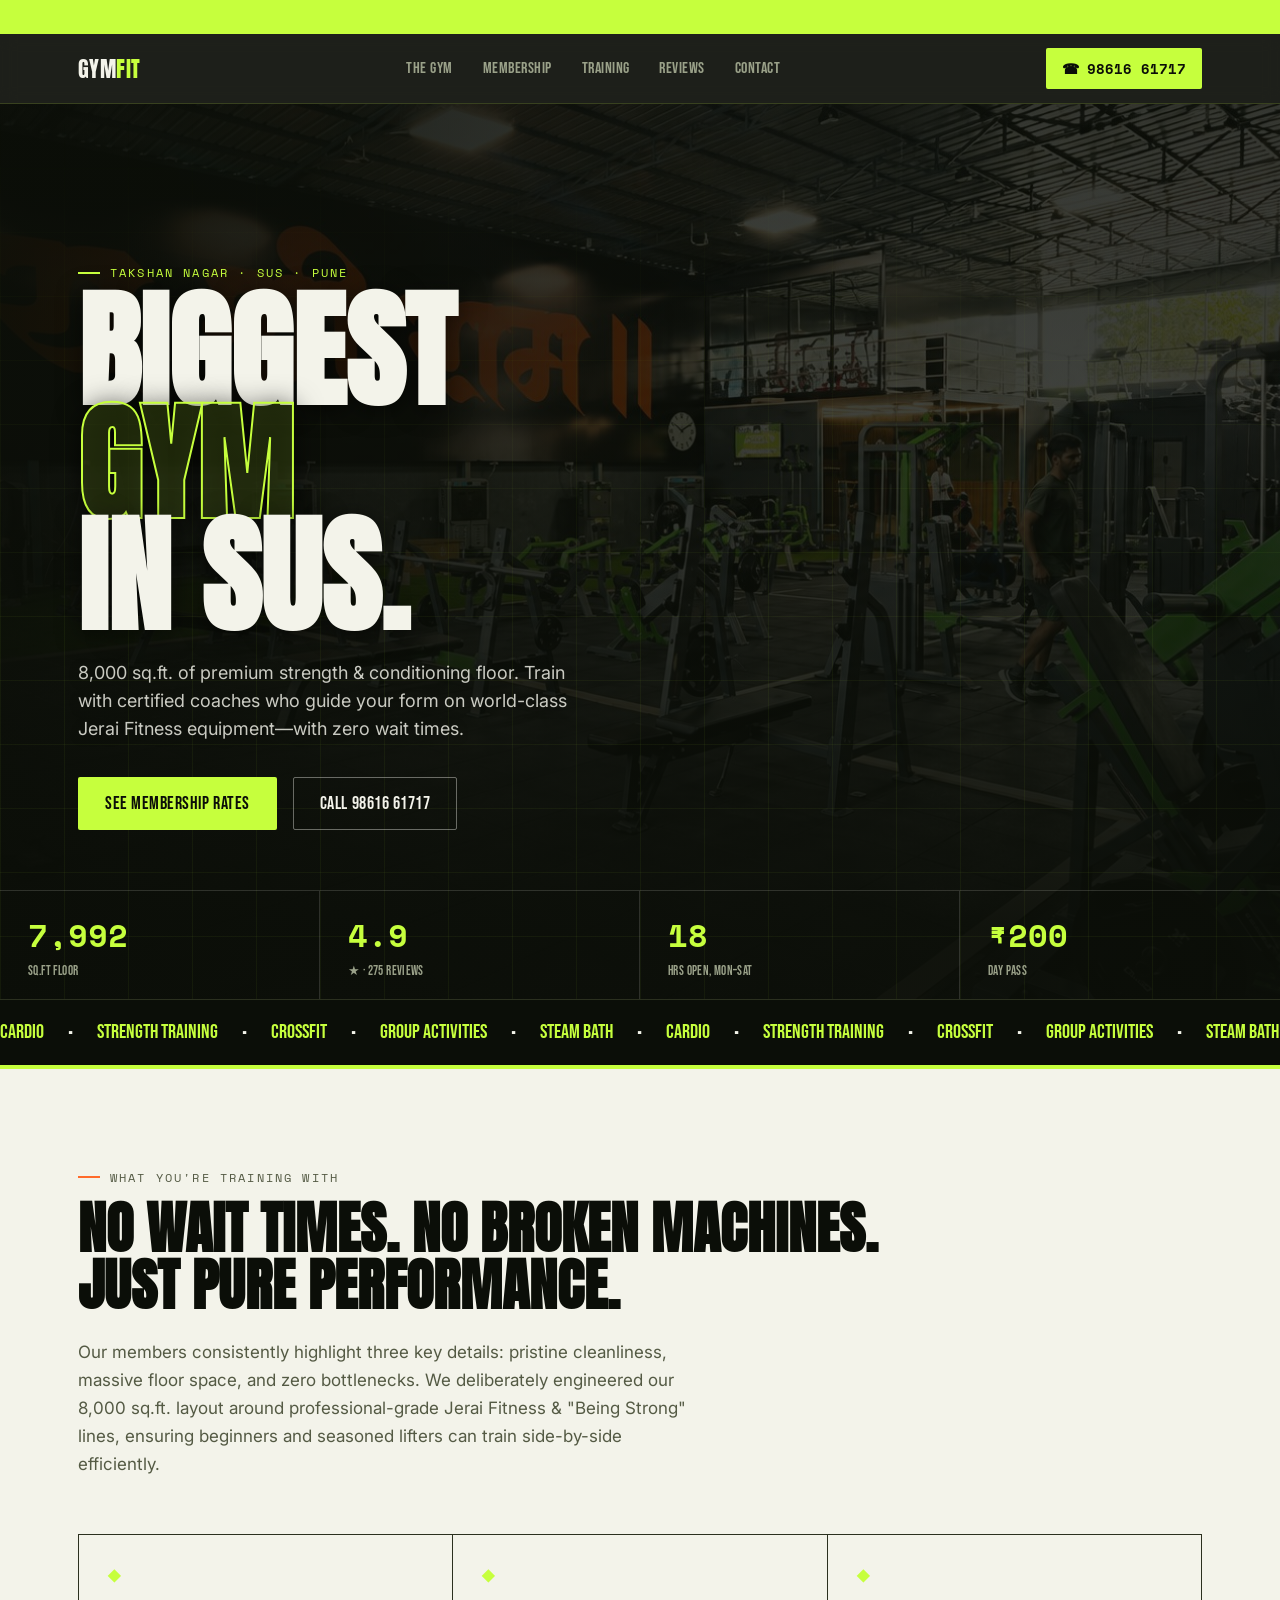
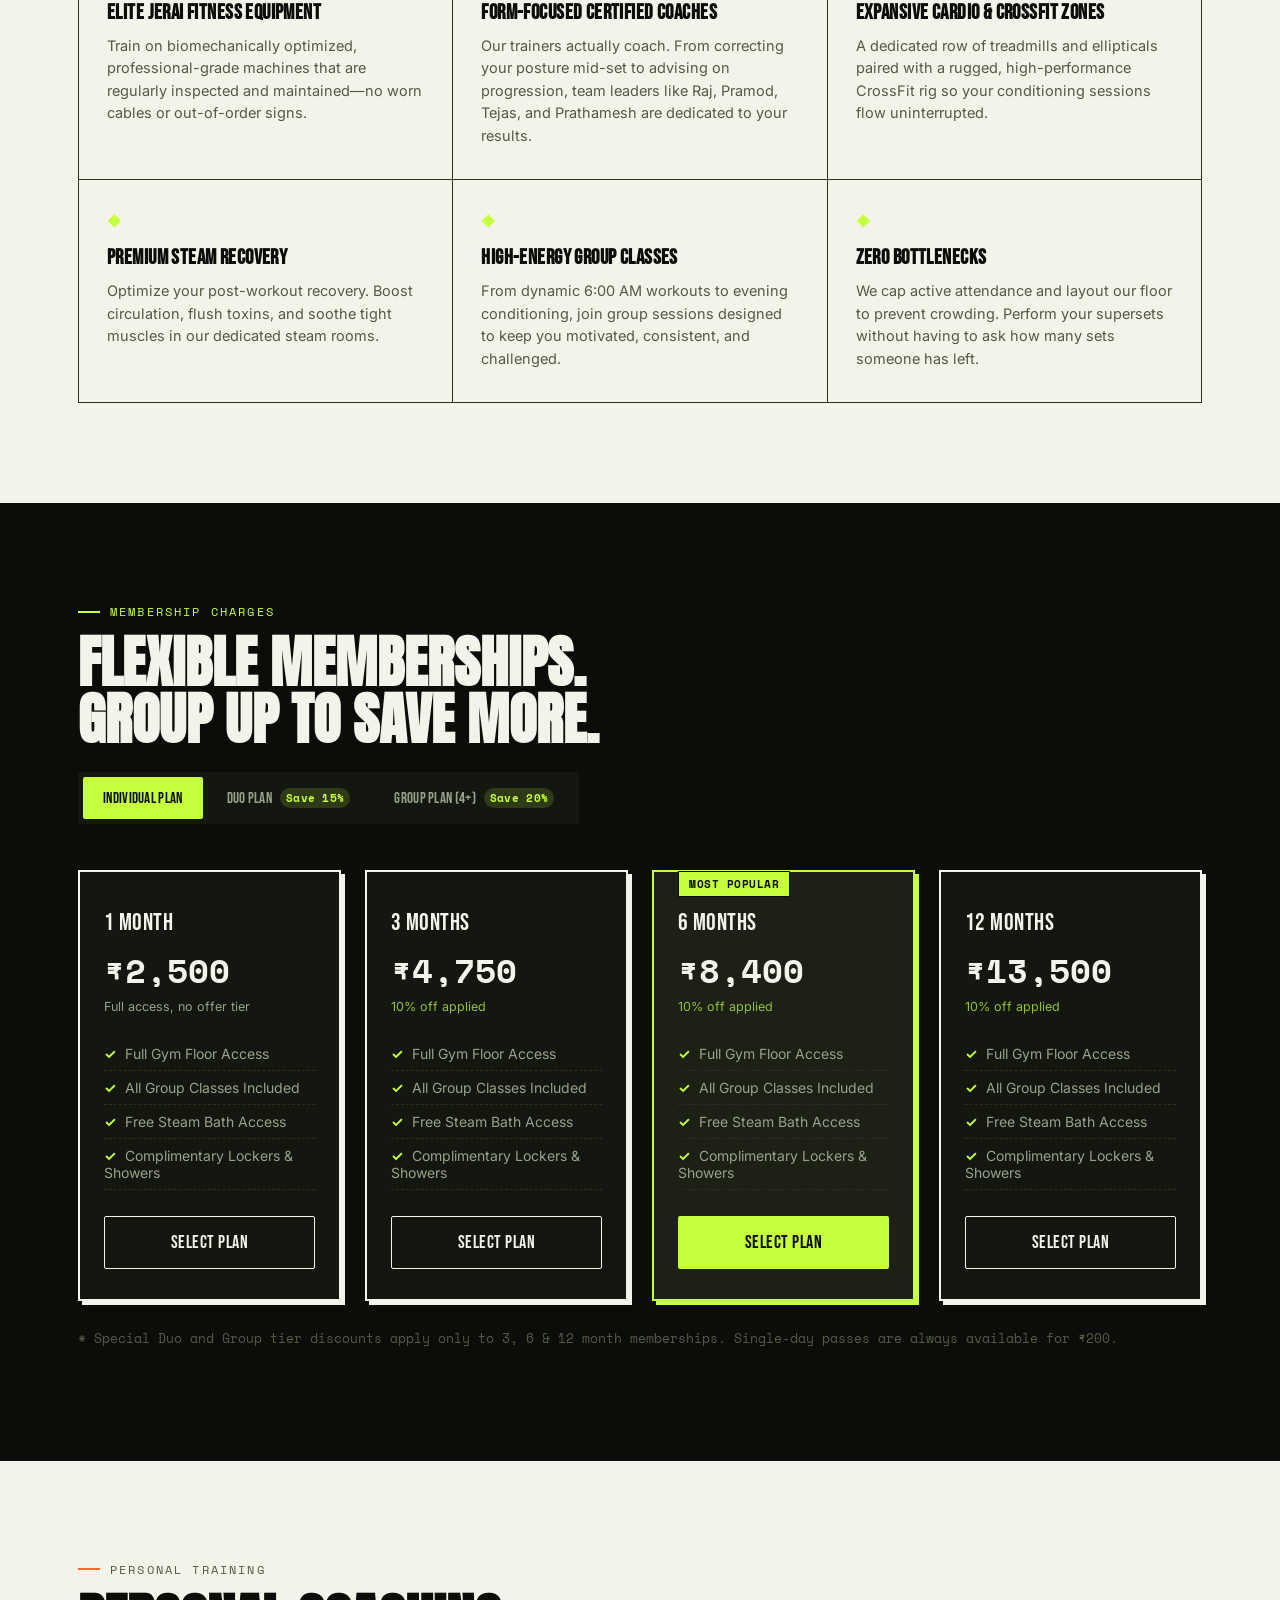
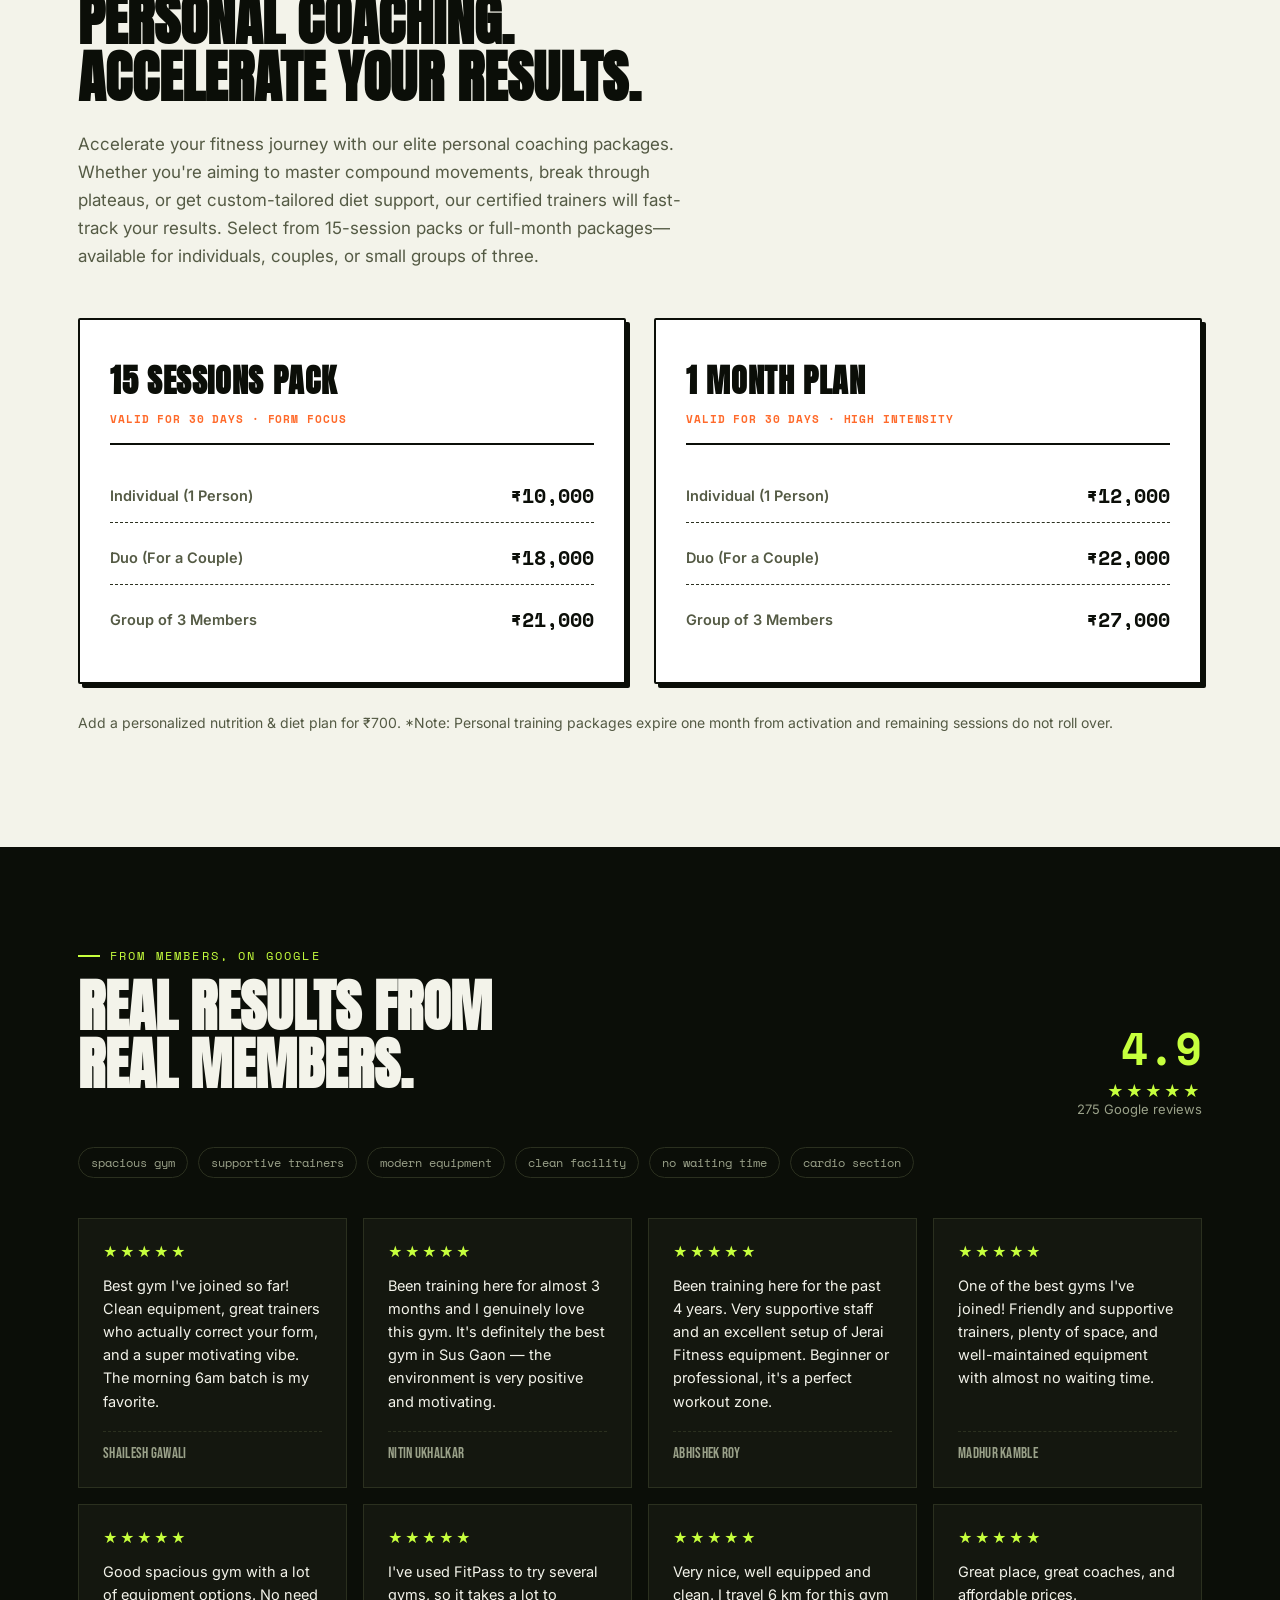
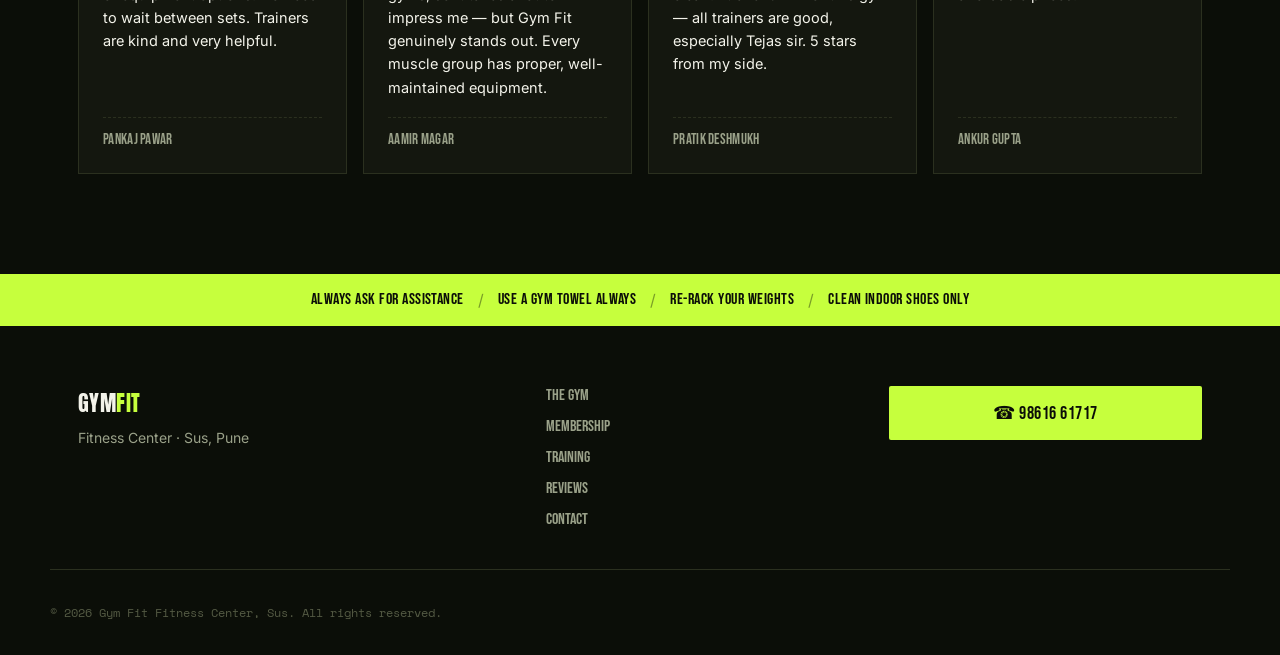
==== commit ce5f715d: "Create separate Contact Us page and implement cross-page plan selection with URL query parameters" ====
--- a/index.html
+++ b/index.html
@@ -317,90 +317,7 @@
   </div>
 </section>
 
-<!-- ===== CONTACT HEADER BANNER ===== -->
-<div class="contact-header">
-  <div class="wrap">
-    <h1 class="contact-header__title">CONTACT US</h1>
-    <p class="contact-header__subtitle">GET IN TOUCH</p>
-  </div>
-</div>
-
-<!-- ===== CONTACT & INQUIRY SECTION ===== -->
-<section class="section contact-section" id="contact">
-  <div class="wrap contact__grid">
-    <!-- Left Column: Reach Out Today -->
-    <div class="contact__info">
-      <h2 class="contact__title">REACH OUT TODAY</h2>
-      <p class="contact__text">Have questions about our plans, personal training, or facilities? Drop us a message or visit us directly.</p>
-      
-      <div class="contact-details">
-        <div class="contact-detail">
-          <div class="contact-detail__icon">📍</div>
-          <div class="contact-detail__content">
-            <h4>OUR LOCATION</h4>
-            <p>Takshan Nagar, Sus, Pune, Maharashtra 411021</p>
-          </div>
-        </div>
-        <div class="contact-detail">
-          <div class="contact-detail__icon">📞</div>
-          <div class="contact-detail__content">
-            <h4>CALL US</h4>
-            <p><a href="tel:+919861661717">+91 98616 61717</a></p>
-          </div>
-        </div>
-        <div class="contact-detail">
-          <div class="contact-detail__icon">💬</div>
-          <div class="contact-detail__content">
-            <h4>WHATSAPP</h4>
-            <p><a href="https://wa.me/919861661717" target="_blank">Chat with us directly</a></p>
-          </div>
-        </div>
-        <div class="contact-detail">
-          <div class="contact-detail__icon">✉️</div>
-          <div class="contact-detail__content">
-            <h4>EMAIL US</h4>
-            <p><a href="mailto:contact@gymfitfitness.com">contact@gymfitfitness.com</a></p>
-          </div>
-        </div>
-      </div>
-
-      <div class="contact__map">
-        <iframe
-          title="Gym Fit Fitness Center location map"
-          src="https://www.google.com/maps?q=Takshan+Nagar,+Sus,+Pune&output=embed"
-          loading="lazy"
-          referrerpolicy="no-referrer-when-downgrade"></iframe>
-      </div>
-    </div>
-
-    <!-- Right Column: Enquiry Form -->
-    <div class="contact__form-container">
-      <div class="enquiry-card">
-        <h3 class="enquiry-card__title">SEND AN ENQUIRY</h3>
-        <form id="enquiryForm" class="enquiry-form">
-          <div class="form-group">
-            <label for="enquiryName">Name</label>
-            <input type="text" id="enquiryName" placeholder="Your Name" required>
-          </div>
-          <div class="form-group">
-            <label for="enquiryPhone">Phone Number</label>
-            <input type="tel" id="enquiryPhone" placeholder="+91 00000 00000" required>
-          </div>
-          <div class="form-group">
-            <label for="enquiryMessage">Message</label>
-            <textarea id="enquiryMessage" rows="5" placeholder="I'm interested in joining..." required></textarea>
-          </div>
-          <button type="submit" class="btn btn--lime btn--block">SUBMIT ENQUIRY</button>
-        </form>
-        <div id="enquirySuccess" class="enquiry-success" style="display: none;">
-          <div class="success-icon">✓</div>
-          <h4>Thank You!</h4>
-          <p>Your enquiry has been received. Our team will contact you shortly.</p>
-        </div>
-      </div>
-    </div>
-  </div>
-</section>
+
 
 <!-- ===== FOOTER ===== -->
 <footer class="footer">
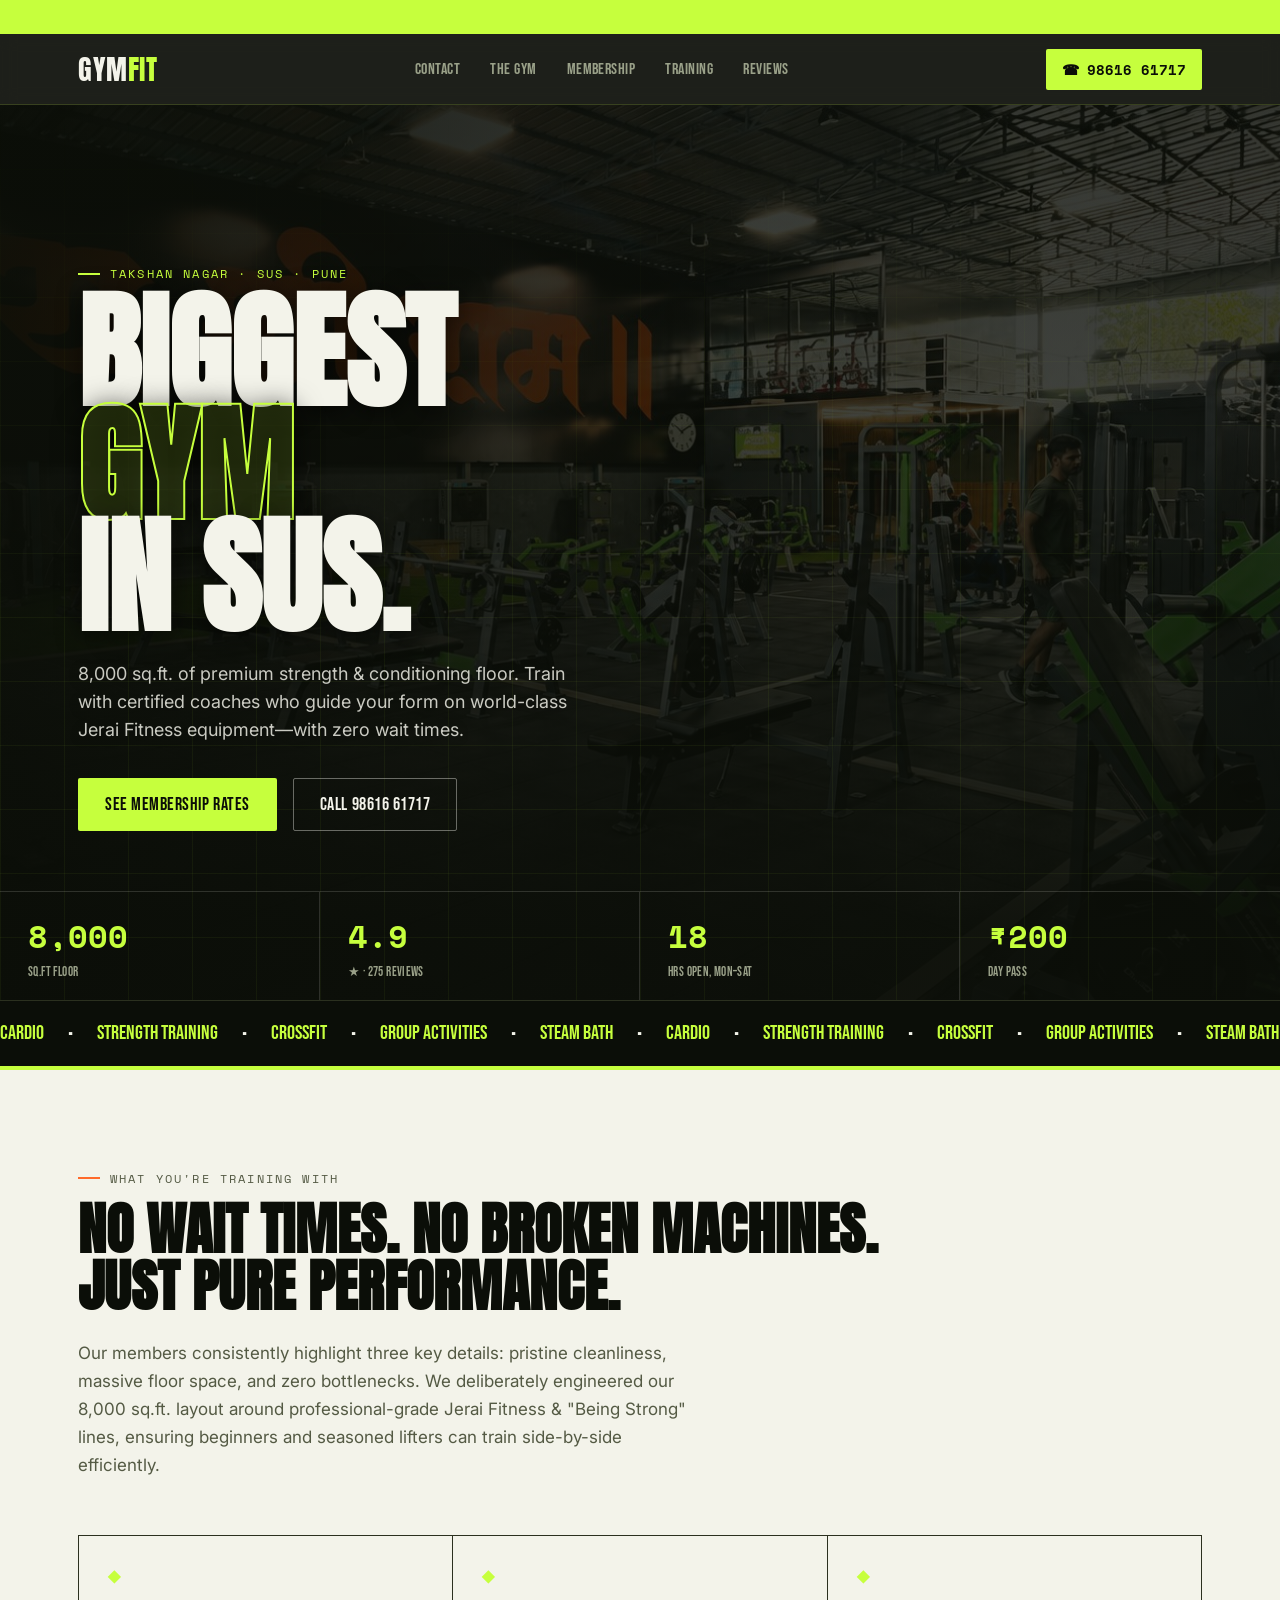
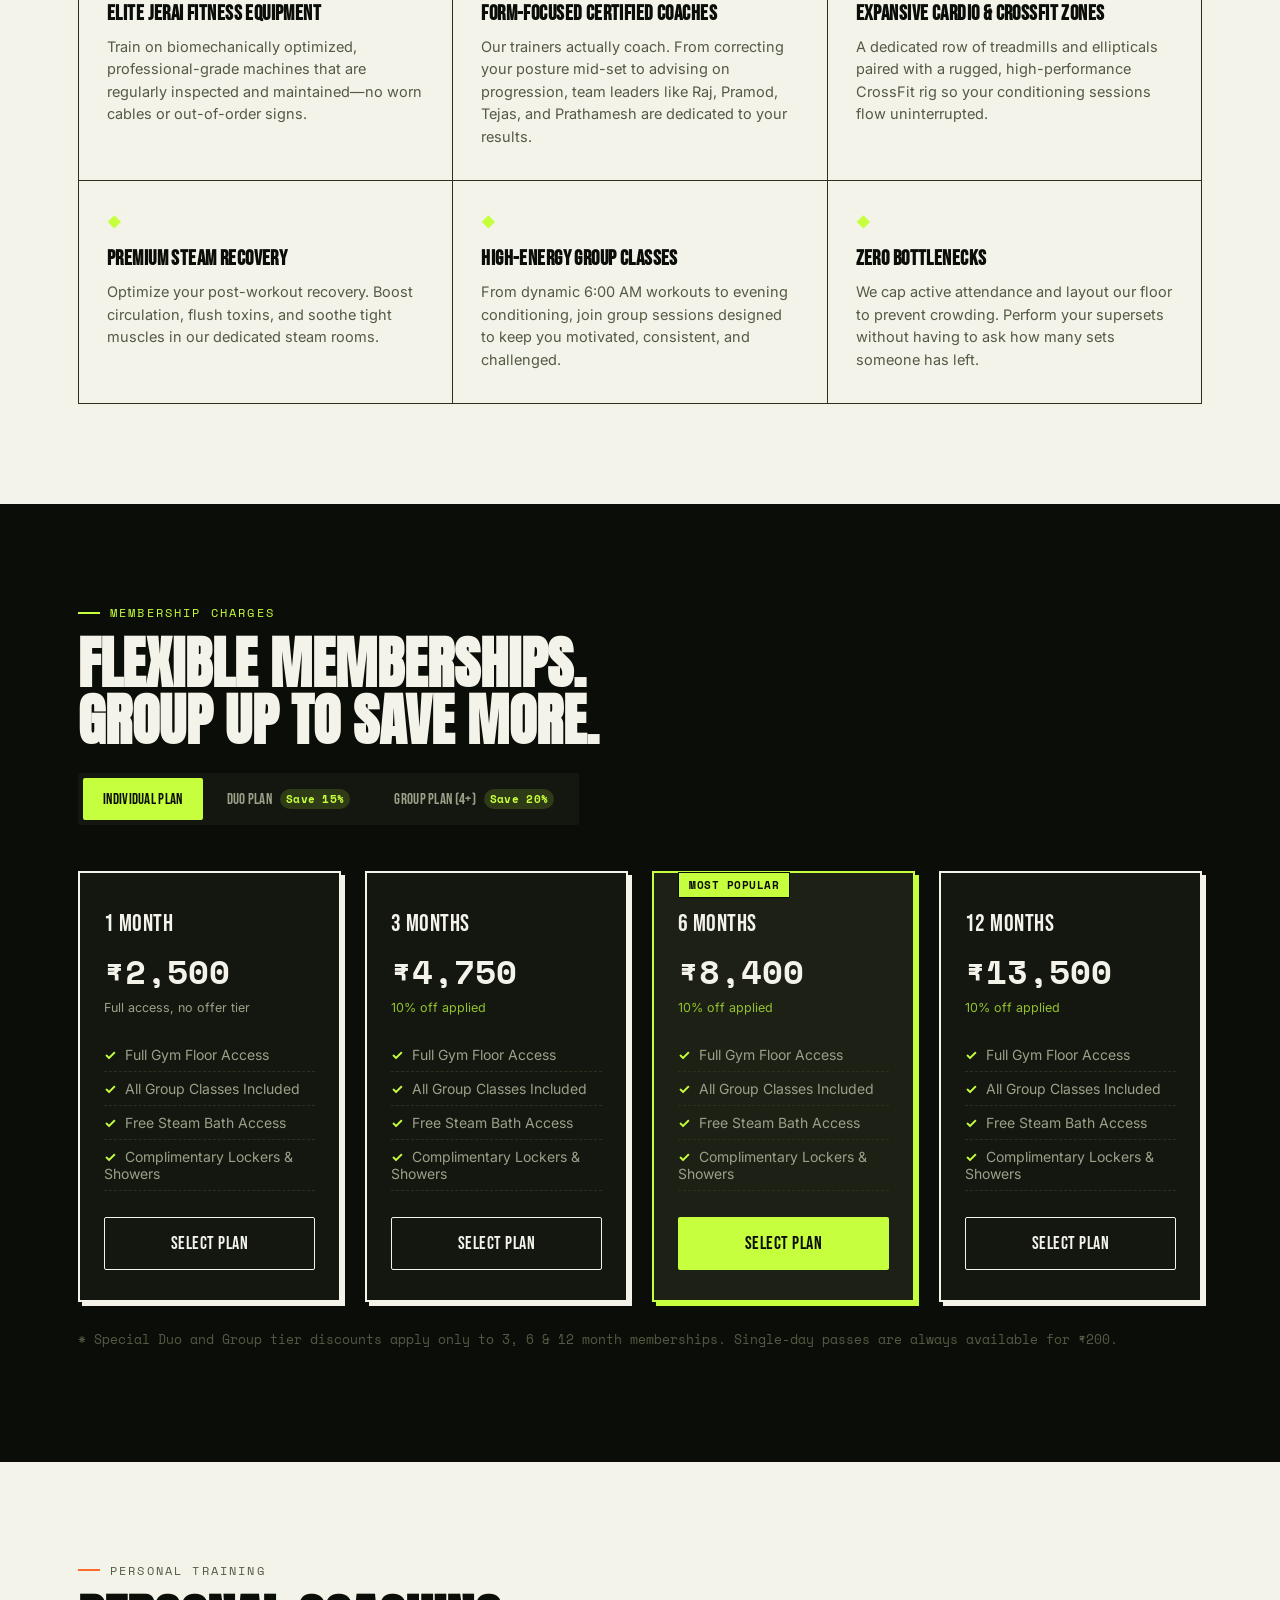
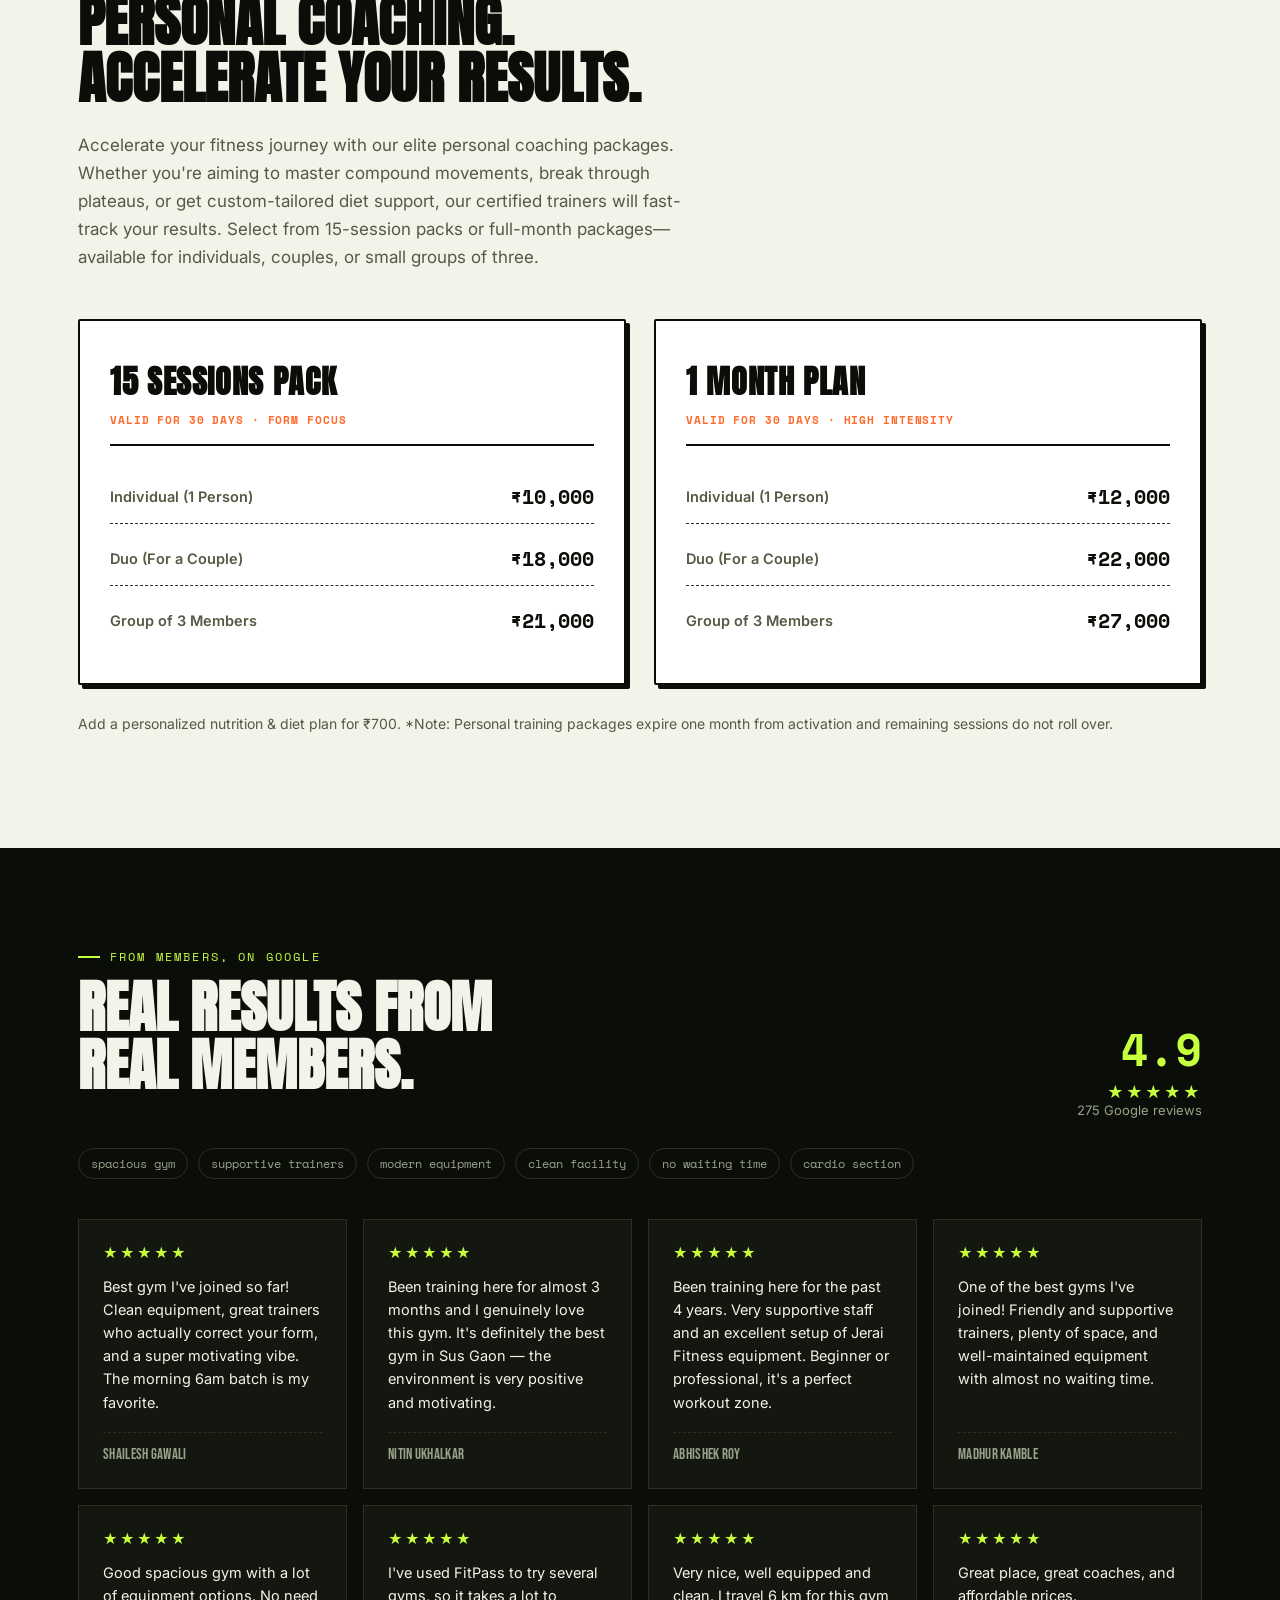
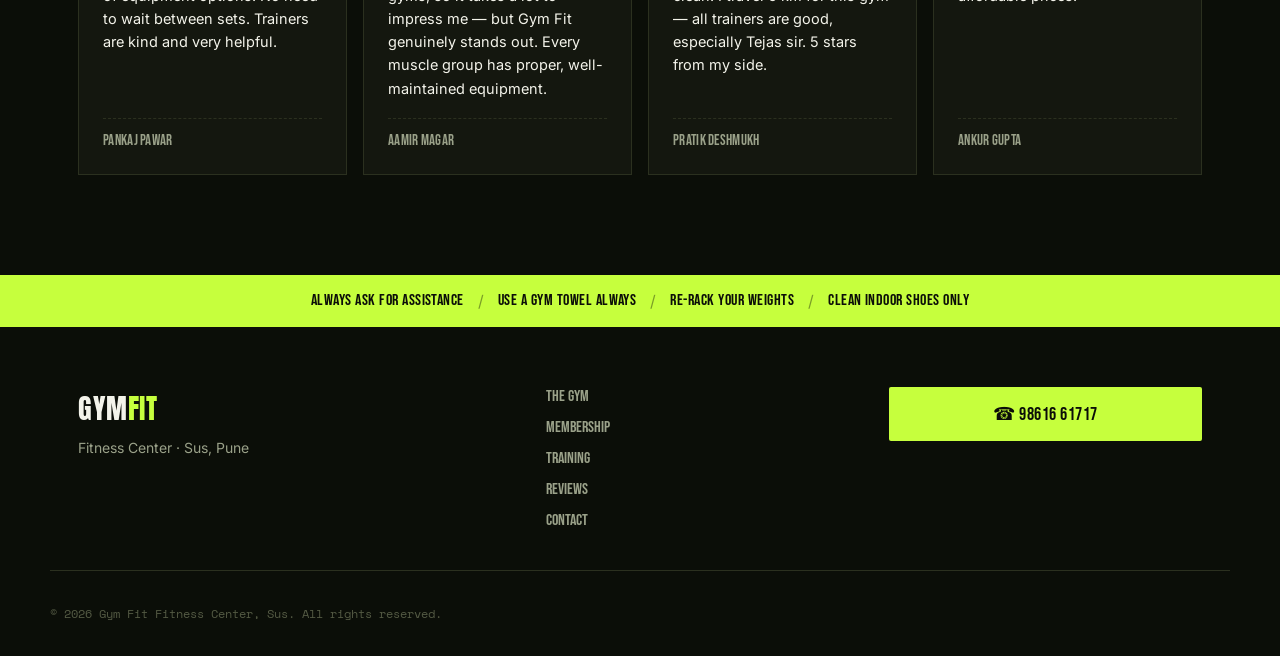
==== commit e9346cc9: "Rearrange header nav links placing Contact on left and make GYMFIT logo bigger" ====
--- a/index.html
+++ b/index.html
@@ -31,11 +31,11 @@
   <div class="nav__inner">
     <a href="#top" class="nav__logo">GYM<span>FIT</span></a>
     <nav class="nav__links">
+      <a href="contact.html">Contact</a>
       <a href="#about">The Gym</a>
       <a href="#plans">Membership</a>
       <a href="#pt">Training</a>
       <a href="#reviews">Reviews</a>
-      <a href="#contact">Contact</a>
     </nav>
     <a href="tel:+919861661717" class="nav__cta">
       <span class="nav__cta-icon">☎</span> 98616 61717
@@ -43,11 +43,11 @@
     <button class="nav__burger" id="burger" aria-label="Toggle menu"><span></span><span></span><span></span></button>
   </div>
   <div class="nav__mobile" id="navMobile">
+    <a href="contact.html">Contact</a>
     <a href="#about">The Gym</a>
     <a href="#plans">Membership</a>
     <a href="#pt">Training</a>
     <a href="#reviews">Reviews</a>
-    <a href="#contact">Contact</a>
     <a href="tel:+919861661717" class="nav__mobile-cta">☎ Call 98616 61717</a>
   </div>
 </header>
--- a/style.css
+++ b/style.css
@@ -128,7 +128,7 @@
 }
 .nav__logo{
   font-family: var(--display);
-  font-size: 22px;
+  font-size: 28px;
   color: var(--cream);
   letter-spacing: 0.02em;
 }
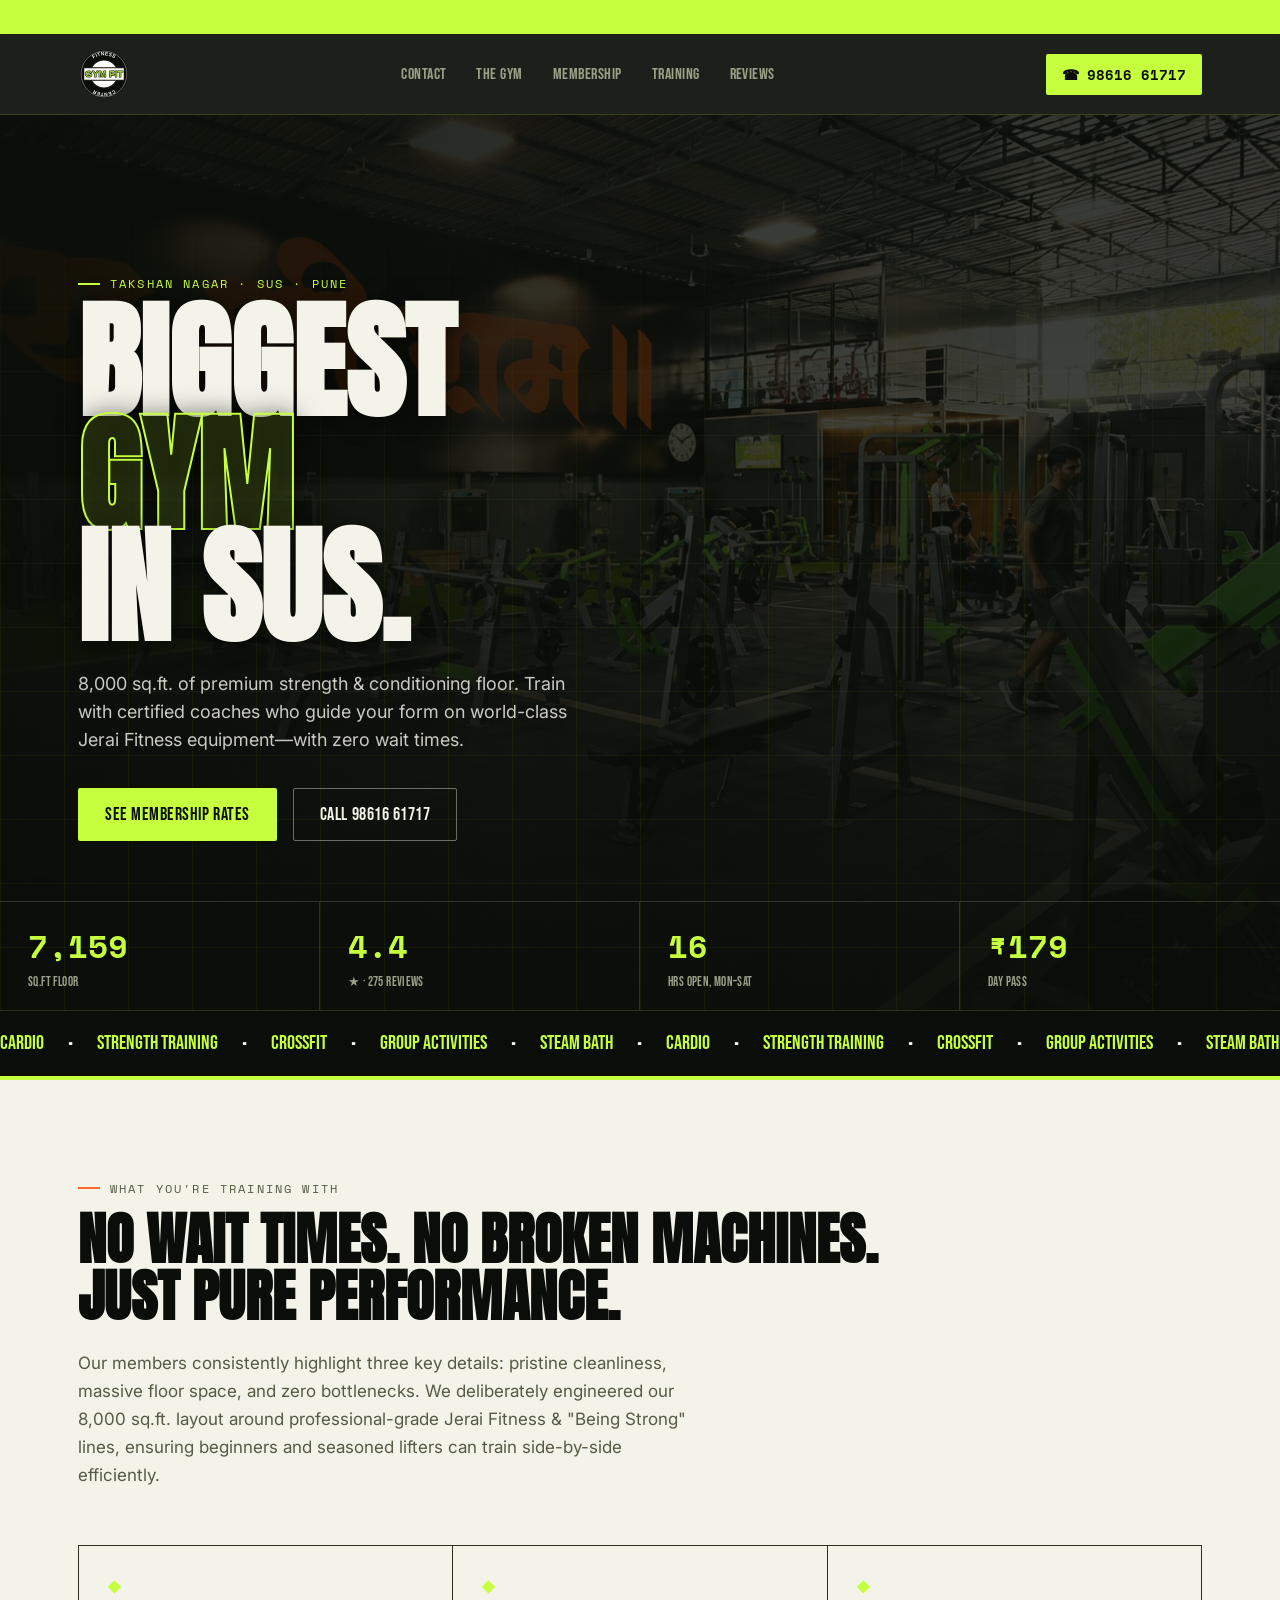
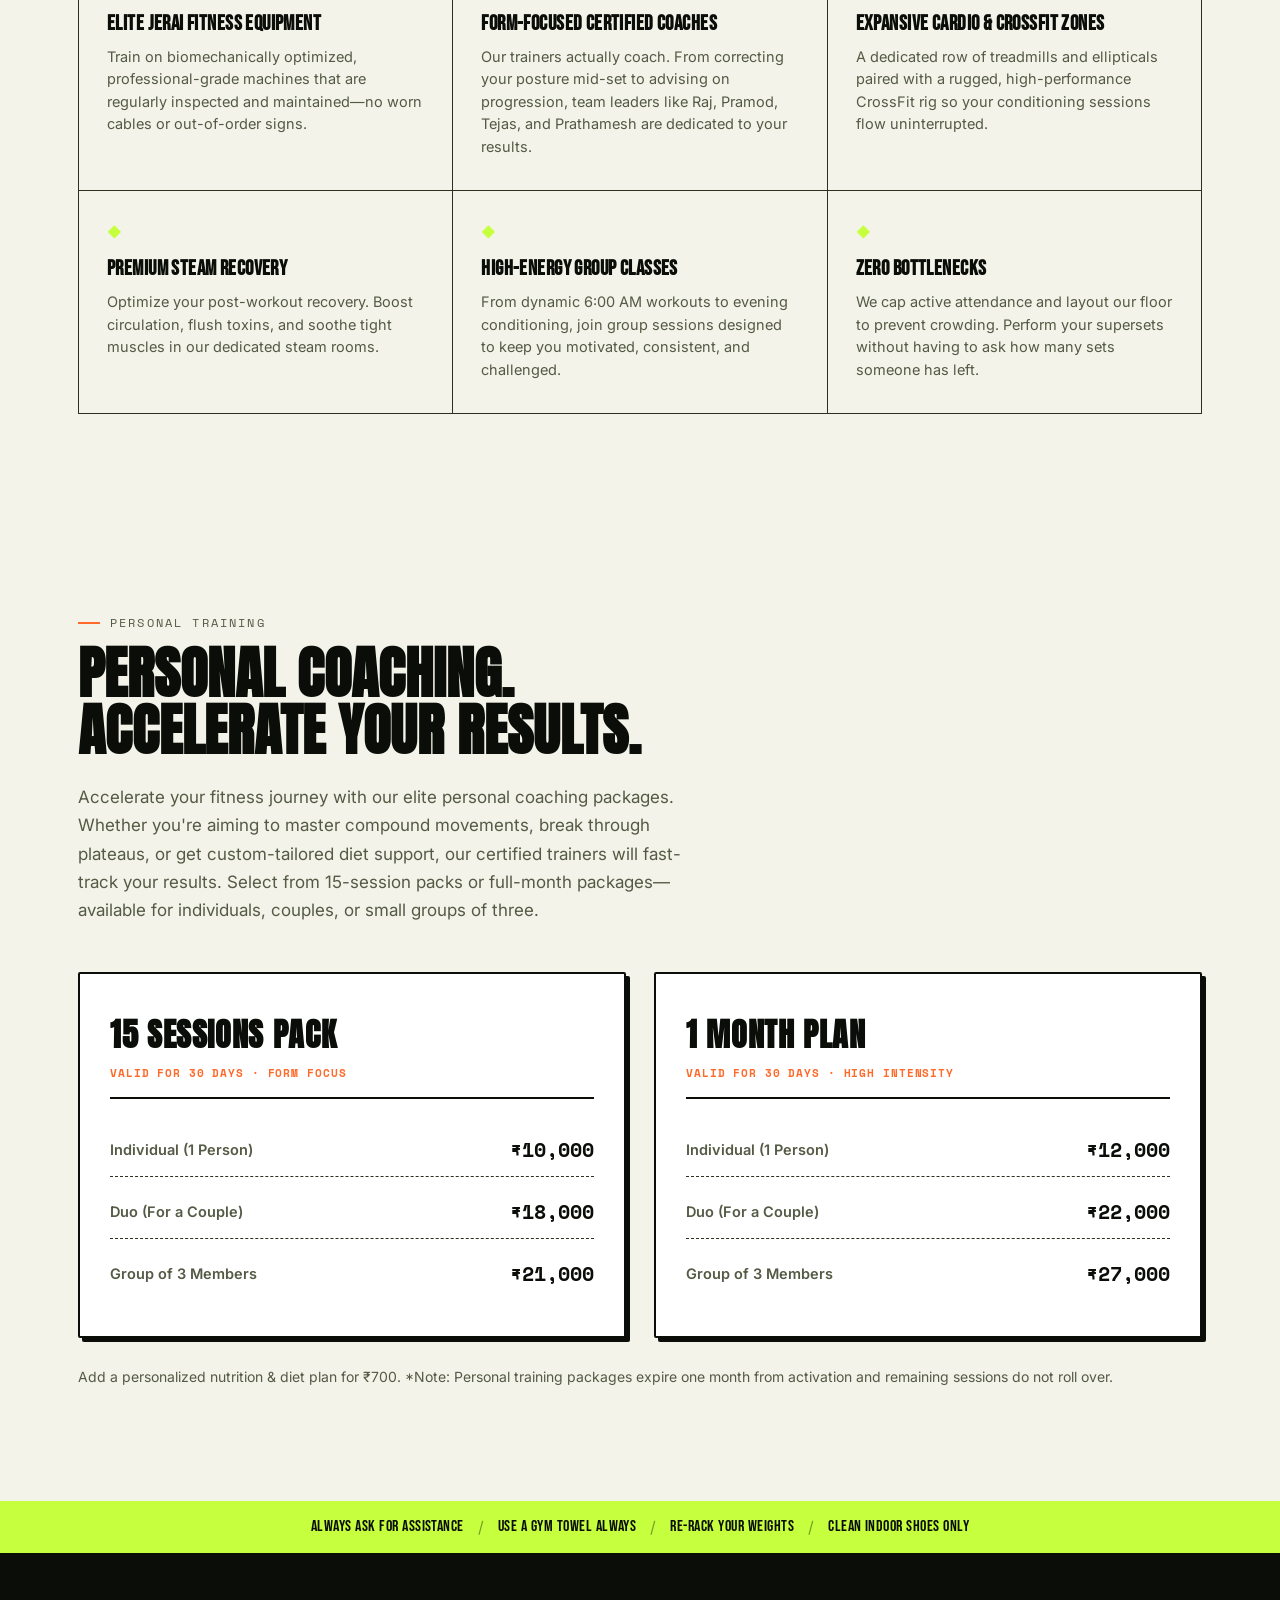
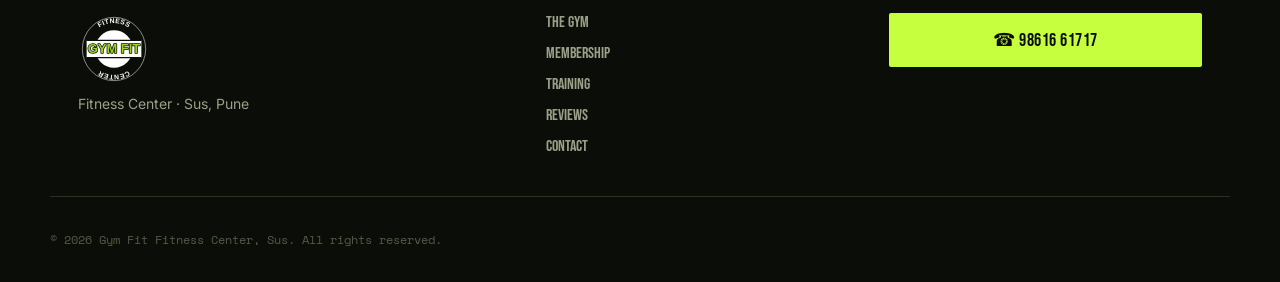
==== commit fa2be2a2: "Create separate Membership & Reviews pages, and implement the custom circular vector logo" ====
--- a/index.html
+++ b/index.html
@@ -29,13 +29,15 @@
 <!-- ===== NAV ===== -->
 <header class="nav" id="nav">
   <div class="nav__inner">
-    <a href="#top" class="nav__logo">GYM<span>FIT</span></a>
+    <a href="#top" class="nav__logo">
+      <img src="assets/logo.svg" alt="Gym Fit Fitness Center" class="nav__logo-img">
+    </a>
     <nav class="nav__links">
       <a href="contact.html">Contact</a>
       <a href="#about">The Gym</a>
-      <a href="#plans">Membership</a>
+      <a href="membership.html">Membership</a>
       <a href="#pt">Training</a>
-      <a href="#reviews">Reviews</a>
+      <a href="reviews.html">Reviews</a>
     </nav>
     <a href="tel:+919861661717" class="nav__cta">
       <span class="nav__cta-icon">☎</span> 98616 61717
@@ -45,9 +47,9 @@
   <div class="nav__mobile" id="navMobile">
     <a href="contact.html">Contact</a>
     <a href="#about">The Gym</a>
-    <a href="#plans">Membership</a>
+    <a href="membership.html">Membership</a>
     <a href="#pt">Training</a>
-    <a href="#reviews">Reviews</a>
+    <a href="reviews.html">Reviews</a>
     <a href="tel:+919861661717" class="nav__mobile-cta">☎ Call 98616 61717</a>
   </div>
 </header>
@@ -130,64 +132,7 @@
   </div>
 </section>
 
-<!-- ===== MEMBERSHIP PLANS ===== -->
-<section class="section section--dark" id="plans">
-  <div class="wrap">
-    <p class="eyebrow">MEMBERSHIP CHARGES</p>
-    <h2 class="section__title section__title--light">Flexible Memberships.<br>Group Up to Save More.</h2>
-
-    <div class="plan-toggle" role="tablist" aria-label="Choose group size">
-      <button class="plan-toggle__btn is-active" data-group="single" role="tab" aria-selected="true">Individual Plan</button>
-      <button class="plan-toggle__btn" data-group="duo" role="tab" aria-selected="false">Duo Plan <span class="save">Save 15%</span></button>
-      <button class="plan-toggle__btn" data-group="group" role="tab" aria-selected="false">Group Plan (4+) <span class="save">Save 20%</span></button>
-    </div>
-
-    <div class="plans" id="plansGrid">
-      <!-- 1 month -->
-      <div class="plan-card" data-plan="1">
-        <p class="plan-card__len">1 Month</p>
-        <p class="plan-card__price"><span class="price-value">₹2,500</span></p>
-        <p class="plan-card__note">Full access, no offer tier</p>
-        <ul class="plan-card__list">
-          <li>Full Gym Floor Access</li><li>All Group Classes Included</li><li>Free Steam Bath Access</li><li>Complimentary Lockers &amp; Showers</li>
-        </ul>
-        <a href="#contact" class="btn btn--outline btn--block plan-select-btn" data-plan="1 Month">Select Plan</a>
-      </div>
-      <!-- 3 months -->
-      <div class="plan-card" data-plan="3">
-        <p class="plan-card__len">3 Months</p>
-        <p class="plan-card__price"><span class="price-value" data-single="4750" data-duo="4500" data-group="4250">₹4,750</span></p>
-        <p class="plan-card__note plan-card__note--offer">10% off applied</p>
-        <ul class="plan-card__list">
-          <li>Full Gym Floor Access</li><li>All Group Classes Included</li><li>Free Steam Bath Access</li><li>Complimentary Lockers &amp; Showers</li>
-        </ul>
-        <a href="#contact" class="btn btn--outline btn--block plan-select-btn" data-plan="3 Months">Select Plan</a>
-      </div>
-      <!-- 6 months -->
-      <div class="plan-card plan-card--popular" data-plan="6">
-        <p class="plan-card__badge">Most popular</p>
-        <p class="plan-card__len">6 Months</p>
-        <p class="plan-card__price"><span class="price-value" data-single="8400" data-duo="8000" data-group="7500">₹8,400</span></p>
-        <p class="plan-card__note plan-card__note--offer">10% off applied</p>
-        <ul class="plan-card__list">
-          <li>Full Gym Floor Access</li><li>All Group Classes Included</li><li>Free Steam Bath Access</li><li>Complimentary Lockers &amp; Showers</li>
-        </ul>
-        <a href="#contact" class="btn btn--lime btn--block plan-select-btn" data-plan="6 Months">Select Plan</a>
-      </div>
-      <!-- 12 months -->
-      <div class="plan-card" data-plan="12">
-        <p class="plan-card__len">12 Months</p>
-        <p class="plan-card__price"><span class="price-value" data-single="13500" data-duo="12750" data-group="12000">₹13,500</span></p>
-        <p class="plan-card__note plan-card__note--offer">10% off applied</p>
-        <ul class="plan-card__list">
-          <li>Full Gym Floor Access</li><li>All Group Classes Included</li><li>Free Steam Bath Access</li><li>Complimentary Lockers &amp; Showers</li>
-        </ul>
-        <a href="#contact" class="btn btn--outline btn--block plan-select-btn" data-plan="12 Months">Select Plan</a>
-      </div>
-    </div>
-    <p class="plans__footnote">* Special Duo and Group tier discounts apply only to 3, 6 &amp; 12 month memberships. Single-day passes are always available for ₹200.</p>
-  </div>
-</section>
+
 
 <!-- ===== PERSONAL TRAINING ===== -->
 <section class="section" id="pt">
@@ -245,67 +190,7 @@
   </div>
 </section>
 
-<!-- ===== TESTIMONIALS ===== -->
-<section class="section section--dark" id="reviews">
-  <div class="wrap">
-    <p class="eyebrow">FROM MEMBERS, ON GOOGLE</p>
-    <div class="reviews__head">
-      <h2 class="section__title section__title--light">Real Results from<br>Real Members.</h2>
-      <div class="rating-block">
-        <span class="rating-block__num">4.9</span>
-        <span class="rating-block__stars">★★★★★</span>
-        <span class="rating-block__count">275 Google reviews</span>
-      </div>
-    </div>
-
-    <div class="reviews__tags" aria-hidden="true">
-      <span>spacious gym</span><span>supportive trainers</span><span>modern equipment</span><span>clean facility</span><span>no waiting time</span><span>cardio section</span>
-    </div>
-
-    <div class="review-track" id="reviewTrack">
-      <div class="review-card">
-        <p class="review-card__stars">★★★★★</p>
-        <p class="review-card__text">Best gym I've joined so far! Clean equipment, great trainers who actually correct your form, and a super motivating vibe. The morning 6am batch is my favorite.</p>
-        <p class="review-card__name">Shailesh Gawali</p>
-      </div>
-      <div class="review-card">
-        <p class="review-card__stars">★★★★★</p>
-        <p class="review-card__text">Been training here for almost 3 months and I genuinely love this gym. It's definitely the best gym in Sus Gaon — the environment is very positive and motivating.</p>
-        <p class="review-card__name">Nitin Ukhalkar</p>
-      </div>
-      <div class="review-card">
-        <p class="review-card__stars">★★★★★</p>
-        <p class="review-card__text">Been training here for the past 4 years. Very supportive staff and an excellent setup of Jerai Fitness equipment. Beginner or professional, it's a perfect workout zone.</p>
-        <p class="review-card__name">Abhishek Roy</p>
-      </div>
-      <div class="review-card">
-        <p class="review-card__stars">★★★★★</p>
-        <p class="review-card__text">One of the best gyms I've joined! Friendly and supportive trainers, plenty of space, and well-maintained equipment with almost no waiting time.</p>
-        <p class="review-card__name">Madhur Kamble</p>
-      </div>
-      <div class="review-card">
-        <p class="review-card__stars">★★★★★</p>
-        <p class="review-card__text">Good spacious gym with a lot of equipment options. No need to wait between sets. Trainers are kind and very helpful.</p>
-        <p class="review-card__name">Pankaj Pawar</p>
-      </div>
-      <div class="review-card">
-        <p class="review-card__stars">★★★★★</p>
-        <p class="review-card__text">I've used FitPass to try several gyms, so it takes a lot to impress me — but Gym Fit genuinely stands out. Every muscle group has proper, well-maintained equipment.</p>
-        <p class="review-card__name">Aamir Magar</p>
-      </div>
-      <div class="review-card">
-        <p class="review-card__stars">★★★★★</p>
-        <p class="review-card__text">Very nice, well equipped and clean. I travel 6 km for this gym — all trainers are good, especially Tejas sir. 5 stars from my side.</p>
-        <p class="review-card__name">Pratik Deshmukh</p>
-      </div>
-      <div class="review-card">
-        <p class="review-card__stars">★★★★★</p>
-        <p class="review-card__text">Great place, great coaches, and affordable prices.</p>
-        <p class="review-card__name">Ankur Gupta</p>
-      </div>
-    </div>
-  </div>
-</section>
+
 
 <!-- ===== RULES STRIP ===== -->
 <section class="rules">
@@ -323,15 +208,17 @@
 <footer class="footer">
   <div class="wrap footer__grid">
     <div>
-      <a href="#top" class="nav__logo">GYM<span>FIT</span></a>
+      <a href="#top" class="nav__logo">
+        <img src="assets/logo.svg" alt="Gym Fit Fitness Center" class="nav__logo-img footer__logo-img">
+      </a>
       <p class="footer__tag">Fitness Center · Sus, Pune</p>
     </div>
     <div class="footer__links">
       <a href="#about">The Gym</a>
-      <a href="#plans">Membership</a>
+      <a href="membership.html">Membership</a>
       <a href="#pt">Training</a>
-      <a href="#reviews">Reviews</a>
-      <a href="#contact">Contact</a>
+      <a href="reviews.html">Reviews</a>
+      <a href="contact.html">Contact</a>
     </div>
     <div class="footer__cta">
       <a href="tel:+919861661717" class="btn btn--lime btn--block">☎ 98616 61717</a>
--- a/style.css
+++ b/style.css
@@ -127,12 +127,21 @@
   display:flex; align-items:center; justify-content:space-between; gap: 20px;
 }
 .nav__logo{
-  font-family: var(--display);
-  font-size: 28px;
-  color: var(--cream);
-  letter-spacing: 0.02em;
-}
-.nav__logo span{ color: var(--lime); }
+  display: flex;
+  align-items: center;
+}
+.nav__logo-img{
+  height: 52px;
+  display: block;
+  width: auto;
+  transition: transform 0.2s ease;
+}
+.nav__logo-img:hover {
+  transform: scale(1.05);
+}
+.footer__logo-img{
+  height: 72px;
+}
 .nav__links{ display:flex; gap: 30px; }
 .nav__links a{
   font-family: var(--sub);
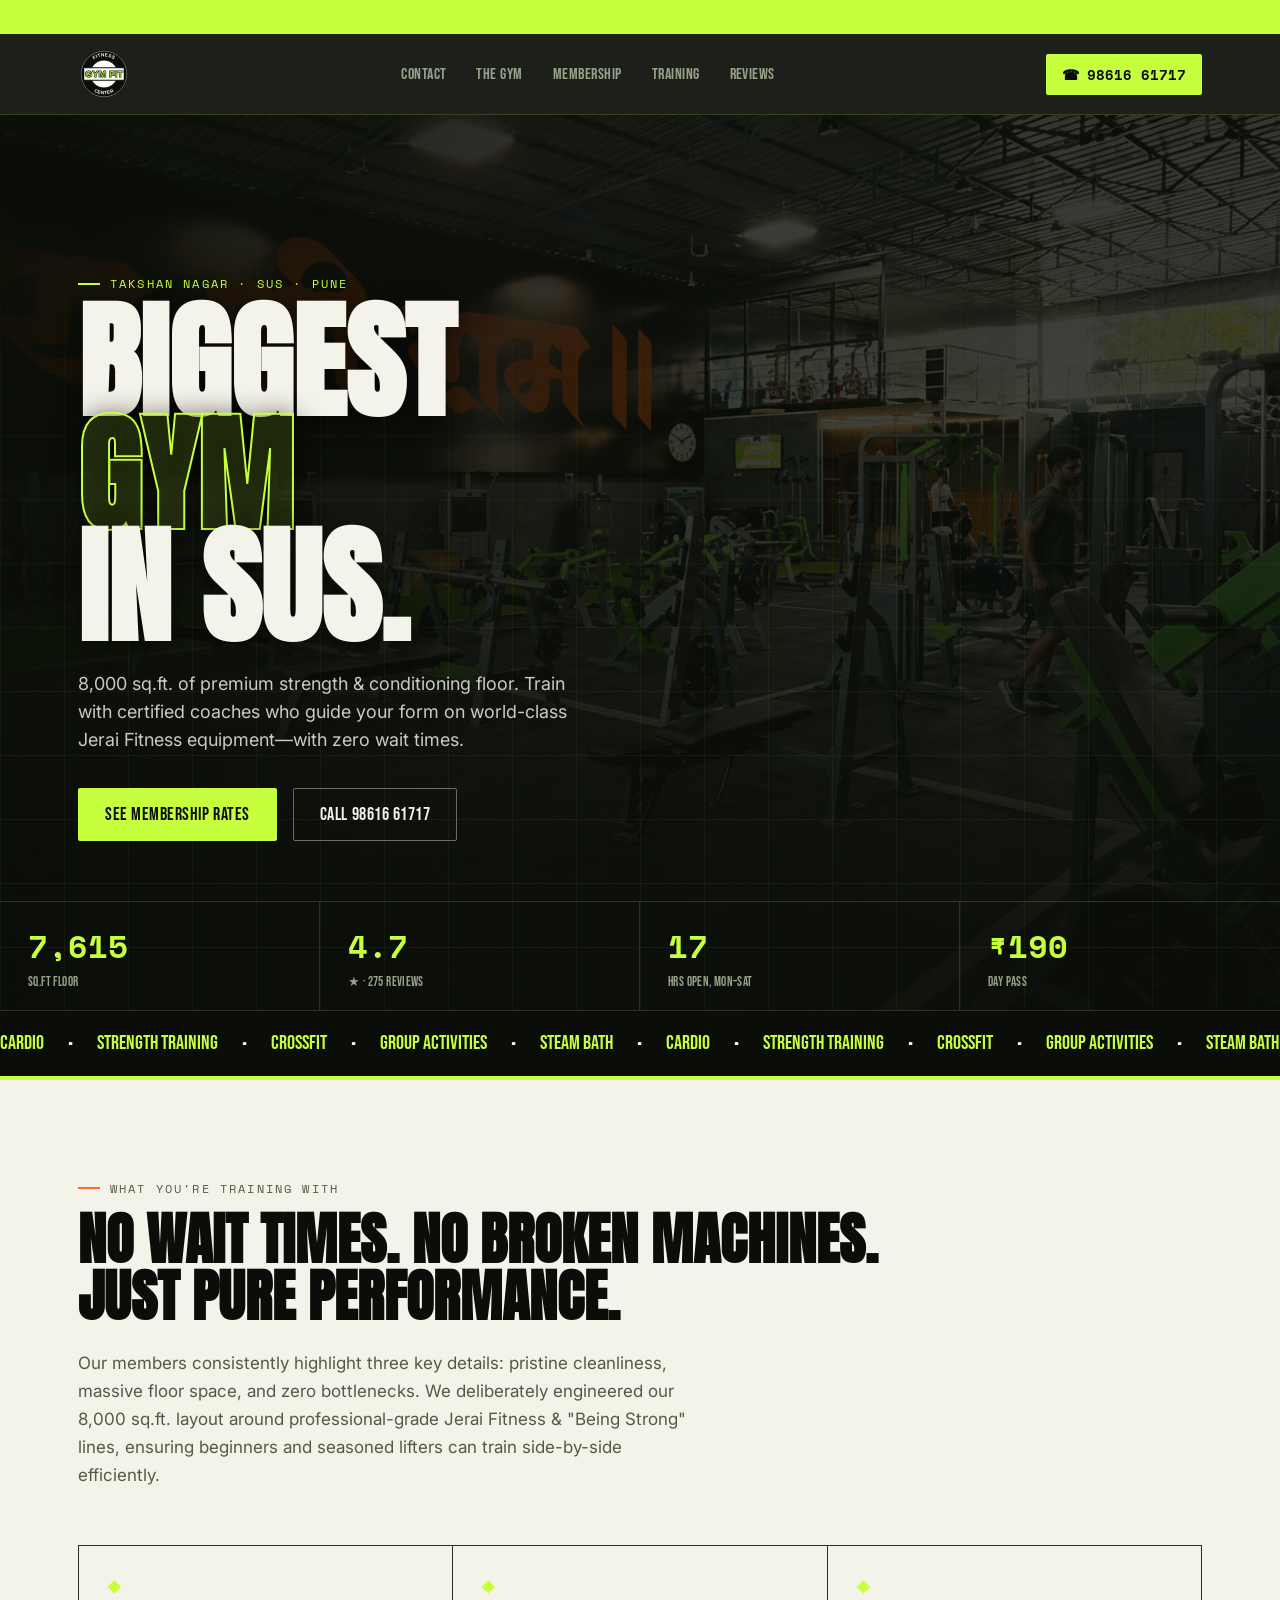
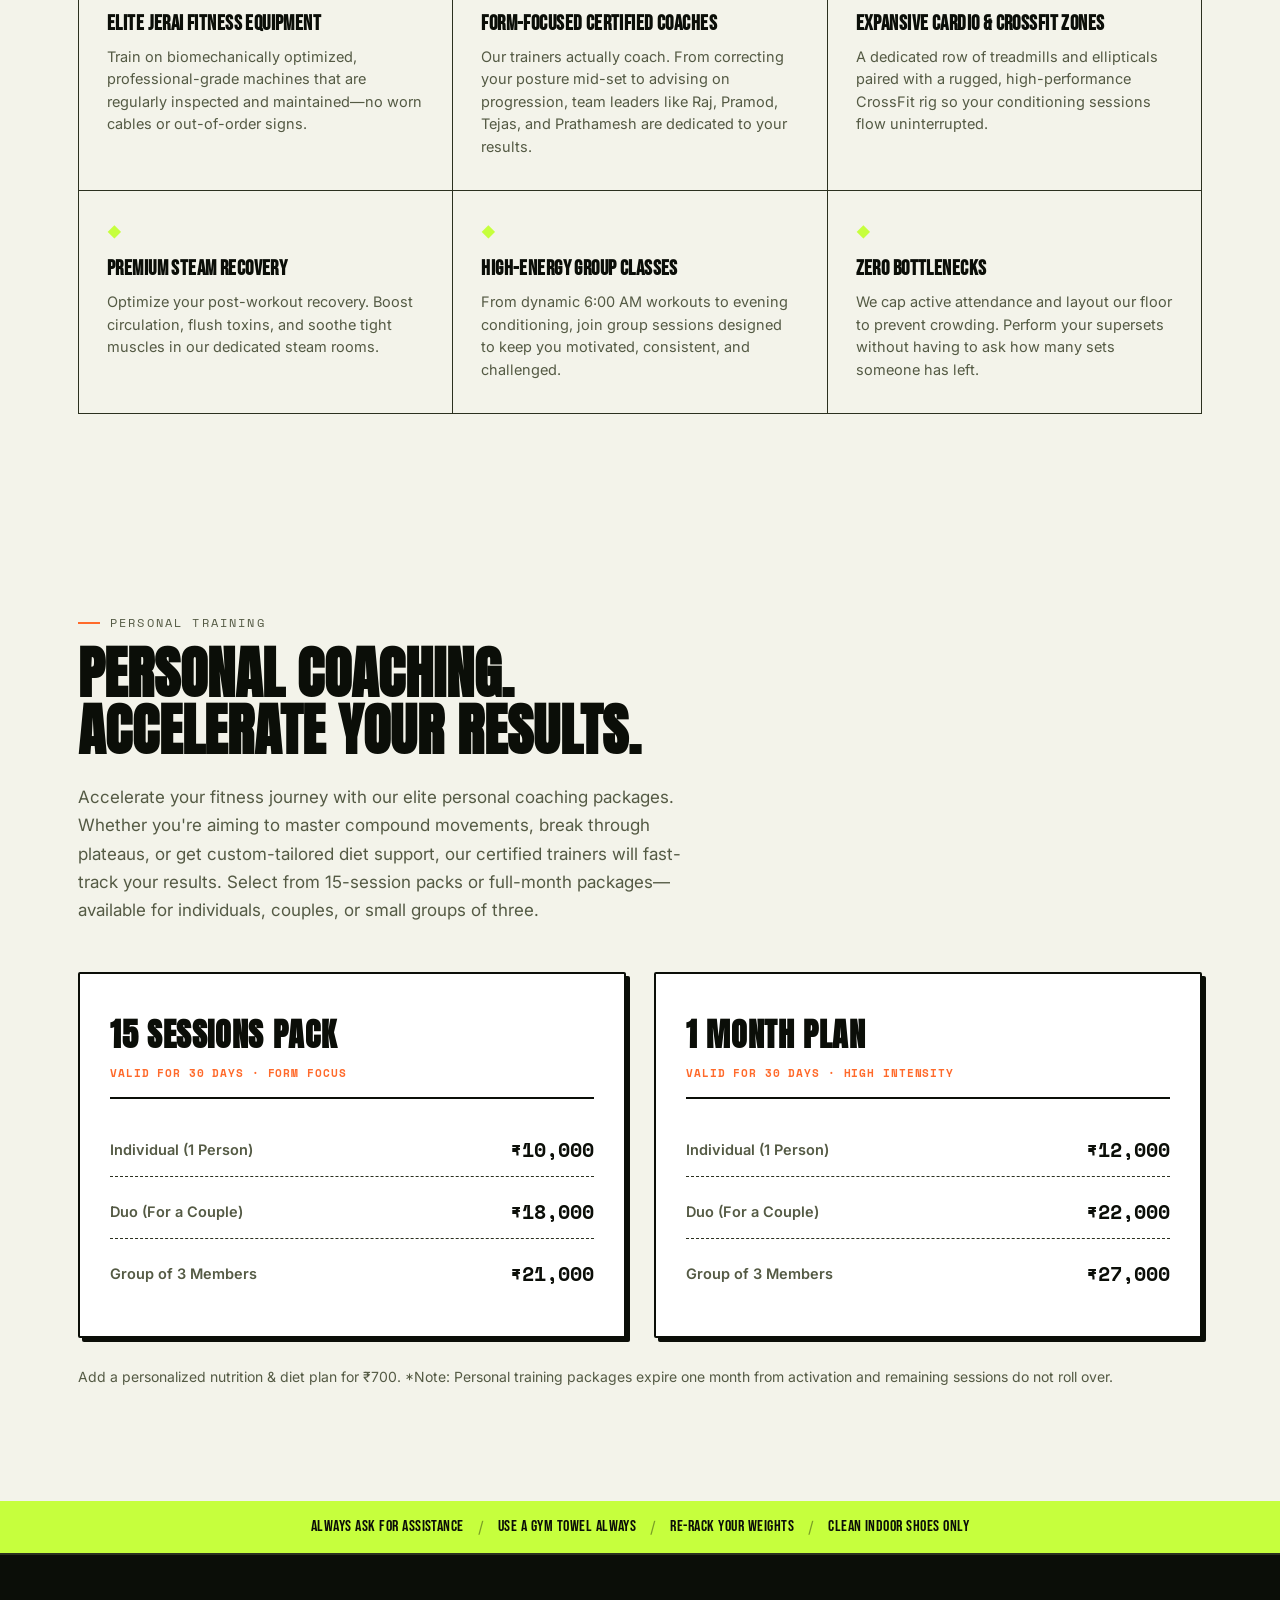
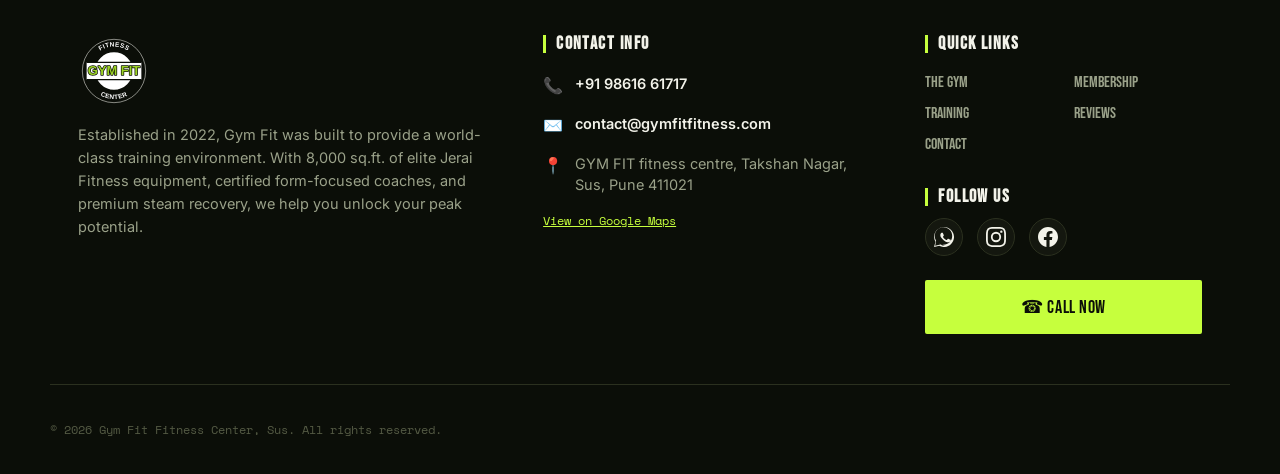
==== commit 04724f97: "Upgrade footer to info-rich layout with contacts, socials, maps, and update call button to 'Call Now" ====
--- a/index.html
+++ b/index.html
@@ -207,21 +207,61 @@
 <!-- ===== FOOTER ===== -->
 <footer class="footer">
   <div class="wrap footer__grid">
-    <div>
+    <!-- Brand / About Column -->
+    <div class="footer__col">
       <a href="#top" class="nav__logo">
         <img src="assets/logo.svg" alt="Gym Fit Fitness Center" class="nav__logo-img footer__logo-img">
       </a>
-      <p class="footer__tag">Fitness Center · Sus, Pune</p>
-    </div>
-    <div class="footer__links">
-      <a href="#about">The Gym</a>
-      <a href="membership.html">Membership</a>
-      <a href="#pt">Training</a>
-      <a href="reviews.html">Reviews</a>
-      <a href="contact.html">Contact</a>
-    </div>
-    <div class="footer__cta">
-      <a href="tel:+919861661717" class="btn btn--lime btn--block">☎ 98616 61717</a>
+      <p class="footer__desc">Established in 2022, Gym Fit was built to provide a world-class training environment. With 8,000 sq.ft. of elite Jerai Fitness equipment, certified form-focused coaches, and premium steam recovery, we help you unlock your peak potential.</p>
+    </div>
+
+    <!-- Contact Info Column -->
+    <div class="footer__col">
+      <h4 class="footer__title">CONTACT INFO</h4>
+      <ul class="footer__info-list">
+        <li>
+          <span class="info-icon">📞</span>
+          <a href="tel:+919861661717">+91 98616 61717</a>
+        </li>
+        <li>
+          <span class="info-icon">✉️</span>
+          <a href="mailto:contact@gymfitfitness.com">contact@gymfitfitness.com</a>
+        </li>
+        <li>
+          <span class="info-icon">📍</span>
+          <span>GYM FIT fitness centre, Takshan Nagar, Sus, Pune 411021</span>
+        </li>
+      </ul>
+      <a href="https://maps.app.goo.gl/m9mQEQCvgjjjdWrN7" target="_blank" class="footer__maps-link">View on Google Maps</a>
+    </div>
+
+    <!-- Links & Socials Column -->
+    <div class="footer__col">
+      <h4 class="footer__title">QUICK LINKS</h4>
+      <div class="footer__links-grid">
+        <a href="#about">The Gym</a>
+        <a href="membership.html">Membership</a>
+        <a href="#pt">Training</a>
+        <a href="reviews.html">Reviews</a>
+        <a href="contact.html">Contact</a>
+      </div>
+      <div class="footer__socials-section">
+        <h4 class="footer__title footer__title--sub">FOLLOW US</h4>
+        <div class="footer__socials">
+          <a href="https://wa.me/919861661717" target="_blank" aria-label="WhatsApp">
+            <svg class="social-icon" viewBox="0 0 24 24" width="20" height="20"><path fill="currentColor" d="M.057 24l1.687-6.163c-1.041-1.804-1.588-3.849-1.587-5.946C.005 5.419 5.424.002 12.035.002c3.201.002 6.212 1.248 8.477 3.517 2.266 2.268 3.507 5.28 3.505 8.484-.004 6.618-5.425 12.03-12.038 12.03-1.993-.001-3.956-.5-5.699-1.448L0 24zm5.87-4.148c1.559.925 3.478 1.417 5.436 1.418 5.768 0 10.463-4.69 10.467-10.46.002-2.796-1.085-5.424-3.06-7.403C16.79 1.428 14.168.337 11.374.337c-5.772 0-10.468 4.693-10.472 10.464-.001 2.051.539 4.058 1.564 5.816L1.443 22.56l6.05-1.588c1.782.973 3.782 1.484 5.811 1.485zm4.843-12.444c-.23-.51-.472-.52-.69-.53-.178-.008-.38-.008-.583-.008-.204 0-.534.077-.813.383-.28.307-1.07 1.047-1.07 2.553 0 1.506 1.094 2.96 1.246 3.164.153.204 2.153 3.286 5.217 4.61.729.314 1.298.502 1.742.643.733.233 1.401.2 1.928.121.588-.087 1.81-.74 2.065-1.455.255-.715.255-1.328.179-1.455-.077-.127-.28-.204-.587-.358-.306-.153-1.81-.893-2.091-.995-.28-.102-.485-.153-.69.153-.204.306-.79.995-.97 1.2-.18.204-.359.23-.665.077-.306-.153-1.293-.476-2.463-1.52-.91-.81-1.523-1.81-1.702-2.116-.178-.306-.019-.471.134-.623.137-.137.306-.358.459-.536.153-.179.204-.306.306-.51.102-.204.051-.383-.025-.536-.077-.153-.69-1.66-.945-2.28z"/></svg>
+          </a>
+          <a href="https://instagram.com/gymfit" target="_blank" aria-label="Instagram">
+            <svg class="social-icon" viewBox="0 0 24 24" width="20" height="20"><path fill="currentColor" d="M12 2.163c3.204 0 3.584.012 4.85.07 3.252.148 4.771 1.691 4.919 4.919.058 1.265.069 1.645.069 4.849 0 3.205-.012 3.584-.069 4.849-.149 3.225-1.664 4.771-4.919 4.919-1.266.058-1.644.07-4.85.07-3.204 0-3.584-.012-4.849-.07-3.26-.149-4.771-1.699-4.919-4.92-.058-1.265-.07-1.644-.07-4.849 0-3.204.013-3.583.07-4.849.149-3.227 1.664-4.771 4.919-4.919 1.266-.057 1.645-.069 4.849-.069zM12 0C8.741 0 8.333.014 7.053.072 2.695.272.273 2.69.073 7.051C.014 8.333 0 8.741 0 12c0 3.259.014 3.668.072 4.948.2 4.358 2.618 6.78 6.98 6.98 1.281.058 1.689.072 4.948.072 3.259 0 3.668-.014 4.948-.072 4.354-.2 6.782-2.618 6.979-6.98.059-1.28.073-1.689.073-4.948 0-3.259-.014-3.667-.072-4.947-.196-4.354-2.617-6.78-6.979-6.98C15.668.014 15.259 0 12 0zm0 5.838a6.162 6.162 0 1 0 0 12.324 6.162 6.162 0 0 0 0-12.324zM12 16a4 4 0 1 1 0-8 4 4 0 0 1 0 8zm6.406-11.845a1.44 1.44 0 1 0 0 2.881 1.44 1.44 0 0 0 0-2.881z"/></svg>
+          </a>
+          <a href="https://facebook.com/gymfit" target="_blank" aria-label="Facebook">
+            <svg class="social-icon" viewBox="0 0 24 24" width="20" height="20"><path fill="currentColor" d="M24 12.073c0-6.627-5.373-12-12-12s-12 5.373-12 12c0 5.99 4.388 10.954 10.125 11.854v-8.385H7.078v-3.47h3.047V9.43c0-3.007 1.792-4.669 4.533-4.669 1.312 0 2.686.235 2.686.235v2.953H15.83c-1.491 0-1.956.925-1.956 1.874v2.25h3.328l-.532 3.47h-2.796v8.385C19.612 23.027 24 18.062 24 12.073z"/></svg>
+          </a>
+        </div>
+      </div>
+      <div class="footer__cta-section">
+        <a href="tel:+919861661717" class="btn btn--lime btn--block">☎ Call Now</a>
+      </div>
     </div>
   </div>
   <div class="wrap footer__bottom">
--- a/style.css
+++ b/style.css
@@ -798,28 +798,134 @@
 }
 
 /* ============================================================
-   FOOTER
-============================================================ */
-.footer{ background: var(--black); color: var(--cream); padding: 60px 0 0; }
-.footer__grid{
-  display:grid;
-  grid-template-columns: 1.4fr 1fr 1fr;
-  gap: 30px;
-  padding-bottom: 40px;
+   ENHANCED FOOTER
+============================================================ */
+.footer {
+  background: var(--black);
+  color: var(--cream);
+  padding: 80px 0 0;
+  border-top: 2px solid var(--line);
+}
+.footer__grid {
+  display: grid;
+  grid-template-columns: 1.5fr 1.2fr 1fr;
+  gap: 50px;
+  padding-bottom: 50px;
   border-bottom: 1px solid var(--line);
   align-items: start;
 }
-.footer__tag{ color: var(--muted); font-size: 14px; margin-top: 10px; }
-.footer__links{ display:flex; flex-direction: column; gap: 12px; }
-.footer__links a{ font-family: var(--sub); font-size: 16px; color: var(--muted); }
-.footer__links a:hover{ color: var(--lime); }
-.footer__bottom{
-  padding: 22px 0;
+.footer__col {
+  display: flex;
+  flex-direction: column;
+}
+.footer__desc {
+  color: var(--muted);
+  font-size: 14.5px;
+  line-height: 1.6;
+  margin: 16px 0 0;
+}
+.footer__title {
+  font-family: var(--sub);
+  font-size: 18px;
+  color: var(--cream);
+  margin: 0 0 20px;
+  letter-spacing: 0.08em;
+  border-left: 3px solid var(--lime);
+  padding-left: 10px;
+  line-height: 1;
+}
+.footer__title--sub {
+  margin-top: 24px;
+  margin-bottom: 12px;
+}
+.footer__info-list {
+  display: flex;
+  flex-direction: column;
+  gap: 16px;
+  margin: 0 0 16px;
+}
+.footer__info-list li {
+  display: flex;
+  gap: 12px;
+  font-size: 14.5px;
+  line-height: 1.5;
+  color: var(--muted);
+}
+.footer__info-list li a {
+  color: var(--cream);
+  font-weight: 600;
+  transition: color 0.2s ease;
+}
+.footer__info-list li a:hover {
+  color: var(--lime);
+}
+.footer__info-list .info-icon {
+  font-size: 16px;
+  flex-shrink: 0;
+  color: var(--lime);
+}
+.footer__maps-link {
+  font-family: var(--mono);
+  font-size: 12px;
+  color: var(--lime);
+  text-decoration: underline;
+  align-self: start;
+  transition: color 0.2s ease;
+}
+.footer__maps-link:hover {
+  color: var(--orange);
+}
+.footer__links-grid {
+  display: grid;
+  grid-template-columns: 1fr 1fr;
+  gap: 12px 20px;
+}
+.footer__links-grid a {
+  font-family: var(--sub);
+  font-size: 16px;
+  color: var(--muted);
+  transition: color 0.2s ease;
+}
+.footer__links-grid a:hover {
+  color: var(--lime);
+}
+.footer__socials-section {
+  margin-top: 10px;
+}
+.footer__socials {
+  display: flex;
+  gap: 14px;
+}
+.footer__socials a {
+  background: var(--panel);
+  color: var(--cream);
+  width: 38px;
+  height: 38px;
+  display: flex;
+  align-items: center;
+  justify-content: center;
+  border-radius: 50%;
+  border: 1px solid var(--line);
+  transition: background 0.2s ease, color 0.2s ease, border-color 0.2s ease;
+}
+.footer__socials a:hover {
+  background: var(--lime);
+  color: var(--black);
+  border-color: var(--lime);
+}
+.footer__cta-section {
+  margin-top: 24px;
+}
+.footer__bottom {
+  padding: 24px 0;
   font-family: var(--mono);
   font-size: 12px;
   color: var(--muted-dark);
 }
 
-@media (max-width: 700px){
-  .footer__grid{ grid-template-columns: 1fr; }
-}
+@media (max-width: 900px) {
+  .footer__grid {
+    grid-template-columns: 1fr;
+    gap: 40px;
+  }
+}
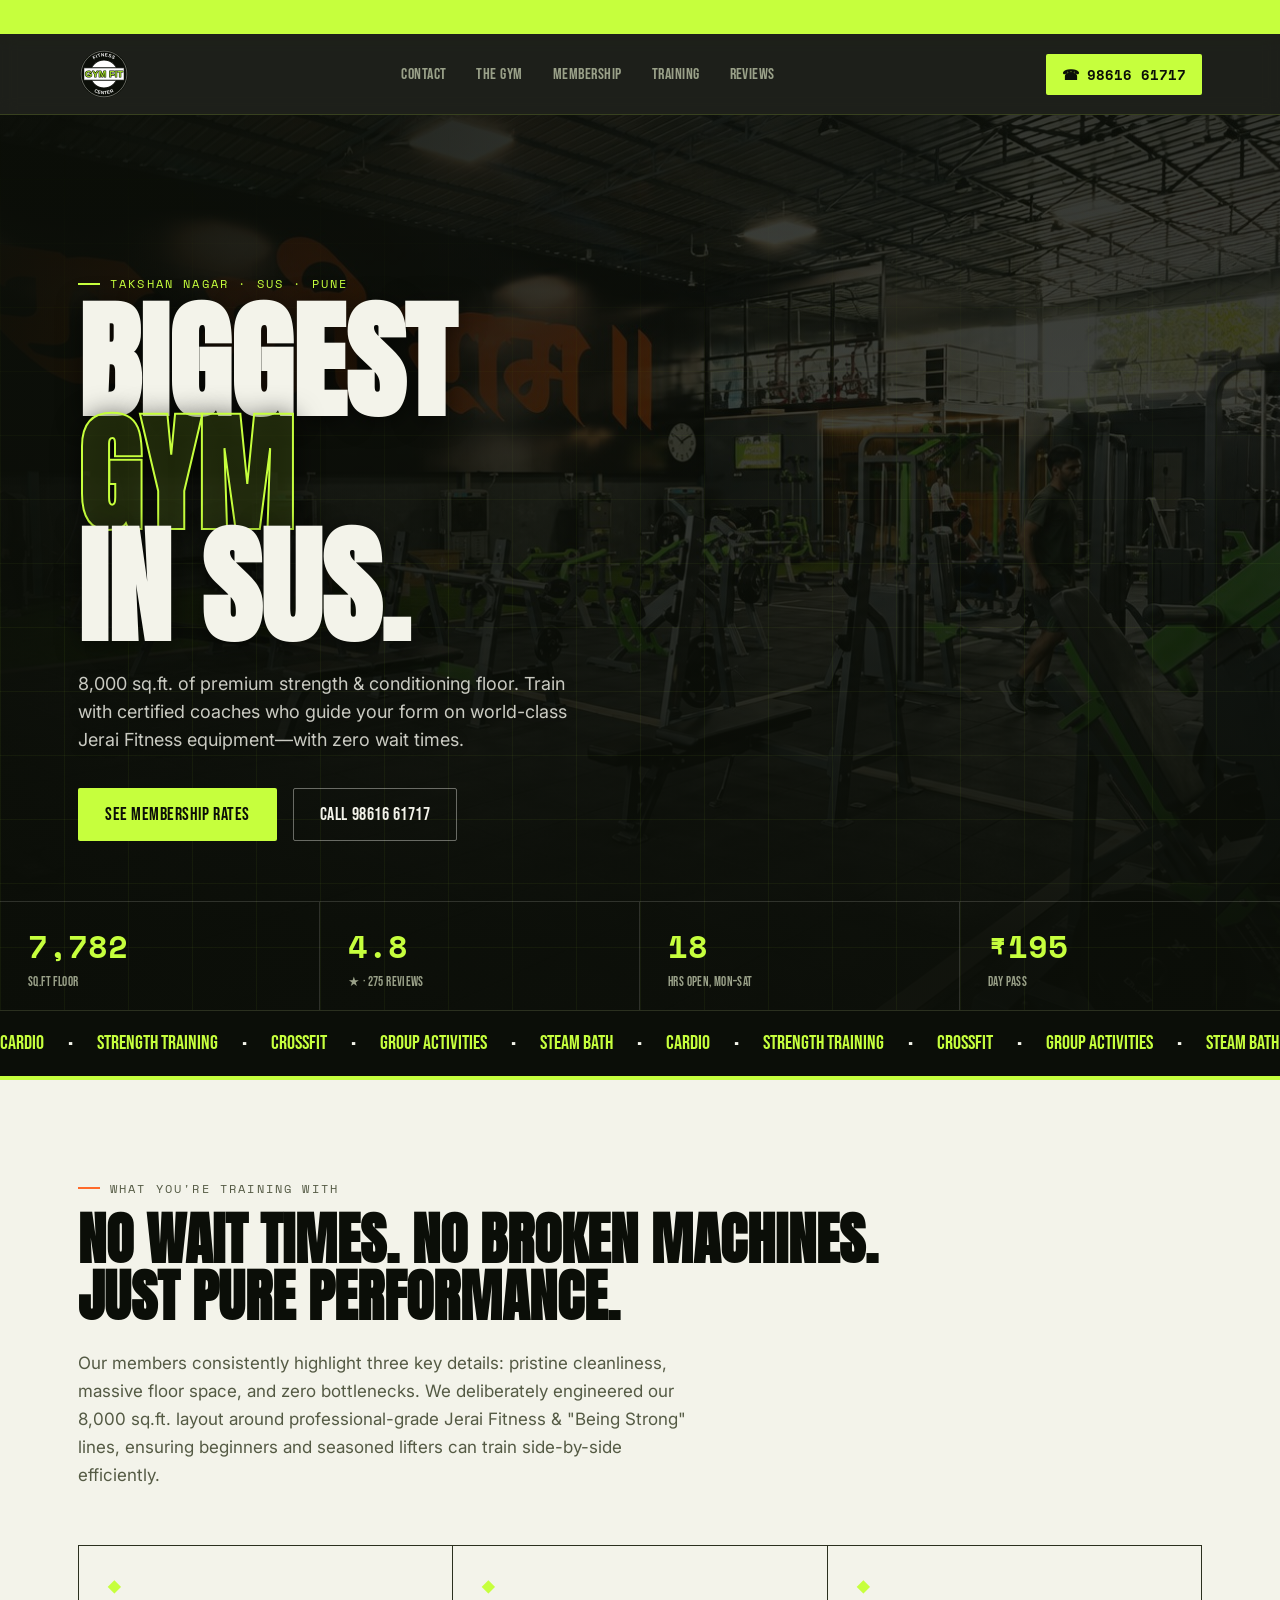
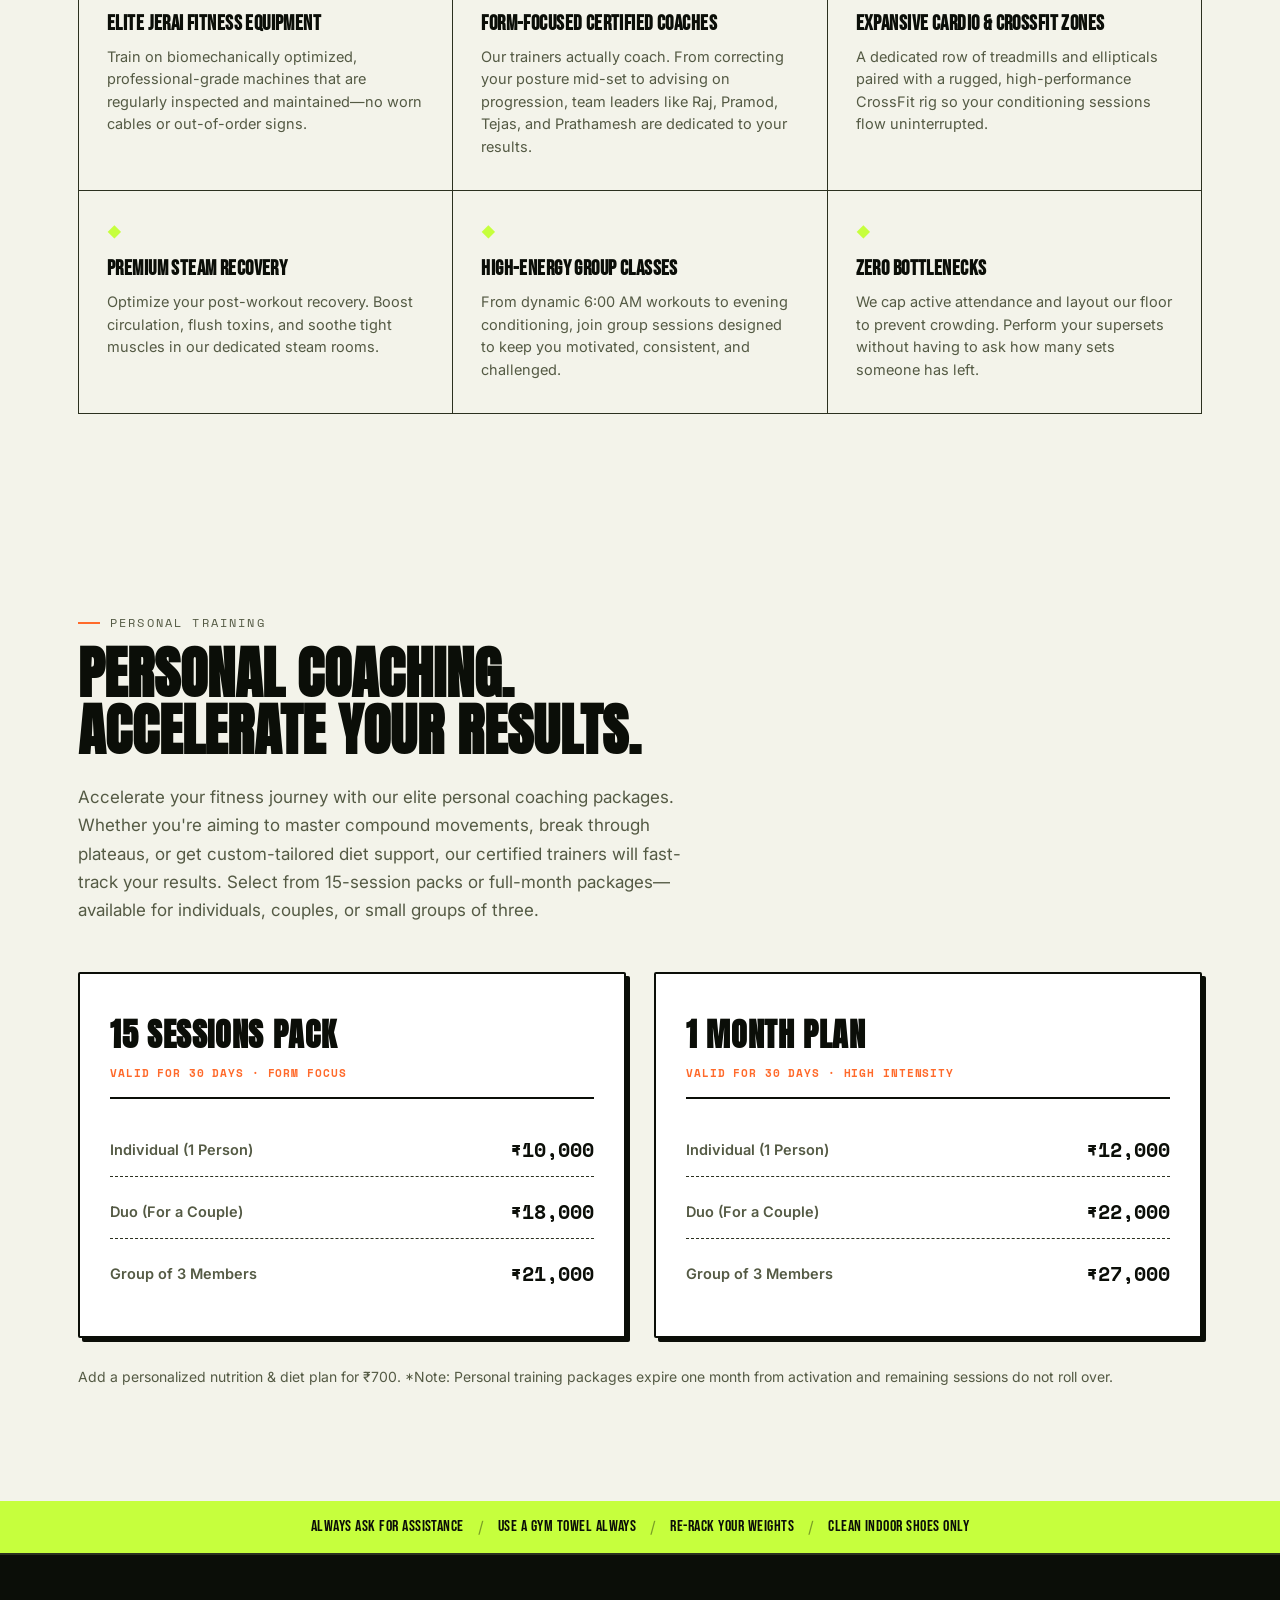
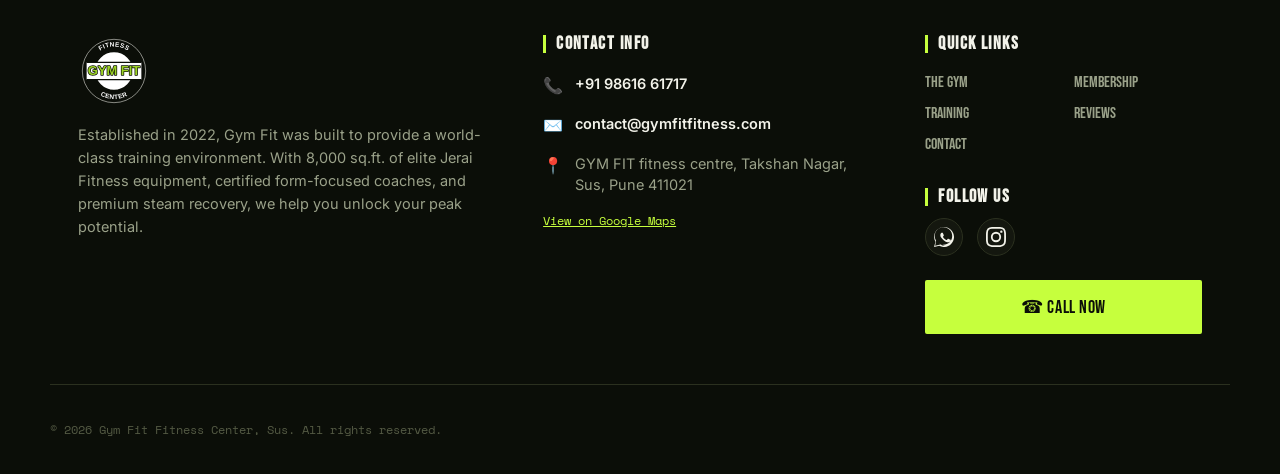
==== commit 1818db9a: "Update Instagram URL to official profile and remove Facebook link from footer socials" ====
--- a/index.html
+++ b/index.html
@@ -251,11 +251,8 @@
           <a href="https://wa.me/919861661717" target="_blank" aria-label="WhatsApp">
             <svg class="social-icon" viewBox="0 0 24 24" width="20" height="20"><path fill="currentColor" d="M.057 24l1.687-6.163c-1.041-1.804-1.588-3.849-1.587-5.946C.005 5.419 5.424.002 12.035.002c3.201.002 6.212 1.248 8.477 3.517 2.266 2.268 3.507 5.28 3.505 8.484-.004 6.618-5.425 12.03-12.038 12.03-1.993-.001-3.956-.5-5.699-1.448L0 24zm5.87-4.148c1.559.925 3.478 1.417 5.436 1.418 5.768 0 10.463-4.69 10.467-10.46.002-2.796-1.085-5.424-3.06-7.403C16.79 1.428 14.168.337 11.374.337c-5.772 0-10.468 4.693-10.472 10.464-.001 2.051.539 4.058 1.564 5.816L1.443 22.56l6.05-1.588c1.782.973 3.782 1.484 5.811 1.485zm4.843-12.444c-.23-.51-.472-.52-.69-.53-.178-.008-.38-.008-.583-.008-.204 0-.534.077-.813.383-.28.307-1.07 1.047-1.07 2.553 0 1.506 1.094 2.96 1.246 3.164.153.204 2.153 3.286 5.217 4.61.729.314 1.298.502 1.742.643.733.233 1.401.2 1.928.121.588-.087 1.81-.74 2.065-1.455.255-.715.255-1.328.179-1.455-.077-.127-.28-.204-.587-.358-.306-.153-1.81-.893-2.091-.995-.28-.102-.485-.153-.69.153-.204.306-.79.995-.97 1.2-.18.204-.359.23-.665.077-.306-.153-1.293-.476-2.463-1.52-.91-.81-1.523-1.81-1.702-2.116-.178-.306-.019-.471.134-.623.137-.137.306-.358.459-.536.153-.179.204-.306.306-.51.102-.204.051-.383-.025-.536-.077-.153-.69-1.66-.945-2.28z"/></svg>
           </a>
-          <a href="https://instagram.com/gymfit" target="_blank" aria-label="Instagram">
+          <a href="https://www.instagram.com/gymfit_fitness_center/?hl=en" target="_blank" aria-label="Instagram">
             <svg class="social-icon" viewBox="0 0 24 24" width="20" height="20"><path fill="currentColor" d="M12 2.163c3.204 0 3.584.012 4.85.07 3.252.148 4.771 1.691 4.919 4.919.058 1.265.069 1.645.069 4.849 0 3.205-.012 3.584-.069 4.849-.149 3.225-1.664 4.771-4.919 4.919-1.266.058-1.644.07-4.85.07-3.204 0-3.584-.012-4.849-.07-3.26-.149-4.771-1.699-4.919-4.92-.058-1.265-.07-1.644-.07-4.849 0-3.204.013-3.583.07-4.849.149-3.227 1.664-4.771 4.919-4.919 1.266-.057 1.645-.069 4.849-.069zM12 0C8.741 0 8.333.014 7.053.072 2.695.272.273 2.69.073 7.051C.014 8.333 0 8.741 0 12c0 3.259.014 3.668.072 4.948.2 4.358 2.618 6.78 6.98 6.98 1.281.058 1.689.072 4.948.072 3.259 0 3.668-.014 4.948-.072 4.354-.2 6.782-2.618 6.979-6.98.059-1.28.073-1.689.073-4.948 0-3.259-.014-3.667-.072-4.947-.196-4.354-2.617-6.78-6.979-6.98C15.668.014 15.259 0 12 0zm0 5.838a6.162 6.162 0 1 0 0 12.324 6.162 6.162 0 0 0 0-12.324zM12 16a4 4 0 1 1 0-8 4 4 0 0 1 0 8zm6.406-11.845a1.44 1.44 0 1 0 0 2.881 1.44 1.44 0 0 0 0-2.881z"/></svg>
-          </a>
-          <a href="https://facebook.com/gymfit" target="_blank" aria-label="Facebook">
-            <svg class="social-icon" viewBox="0 0 24 24" width="20" height="20"><path fill="currentColor" d="M24 12.073c0-6.627-5.373-12-12-12s-12 5.373-12 12c0 5.99 4.388 10.954 10.125 11.854v-8.385H7.078v-3.47h3.047V9.43c0-3.007 1.792-4.669 4.533-4.669 1.312 0 2.686.235 2.686.235v2.953H15.83c-1.491 0-1.956.925-1.956 1.874v2.25h3.328l-.532 3.47h-2.796v8.385C19.612 23.027 24 18.062 24 12.073z"/></svg>
           </a>
         </div>
       </div>
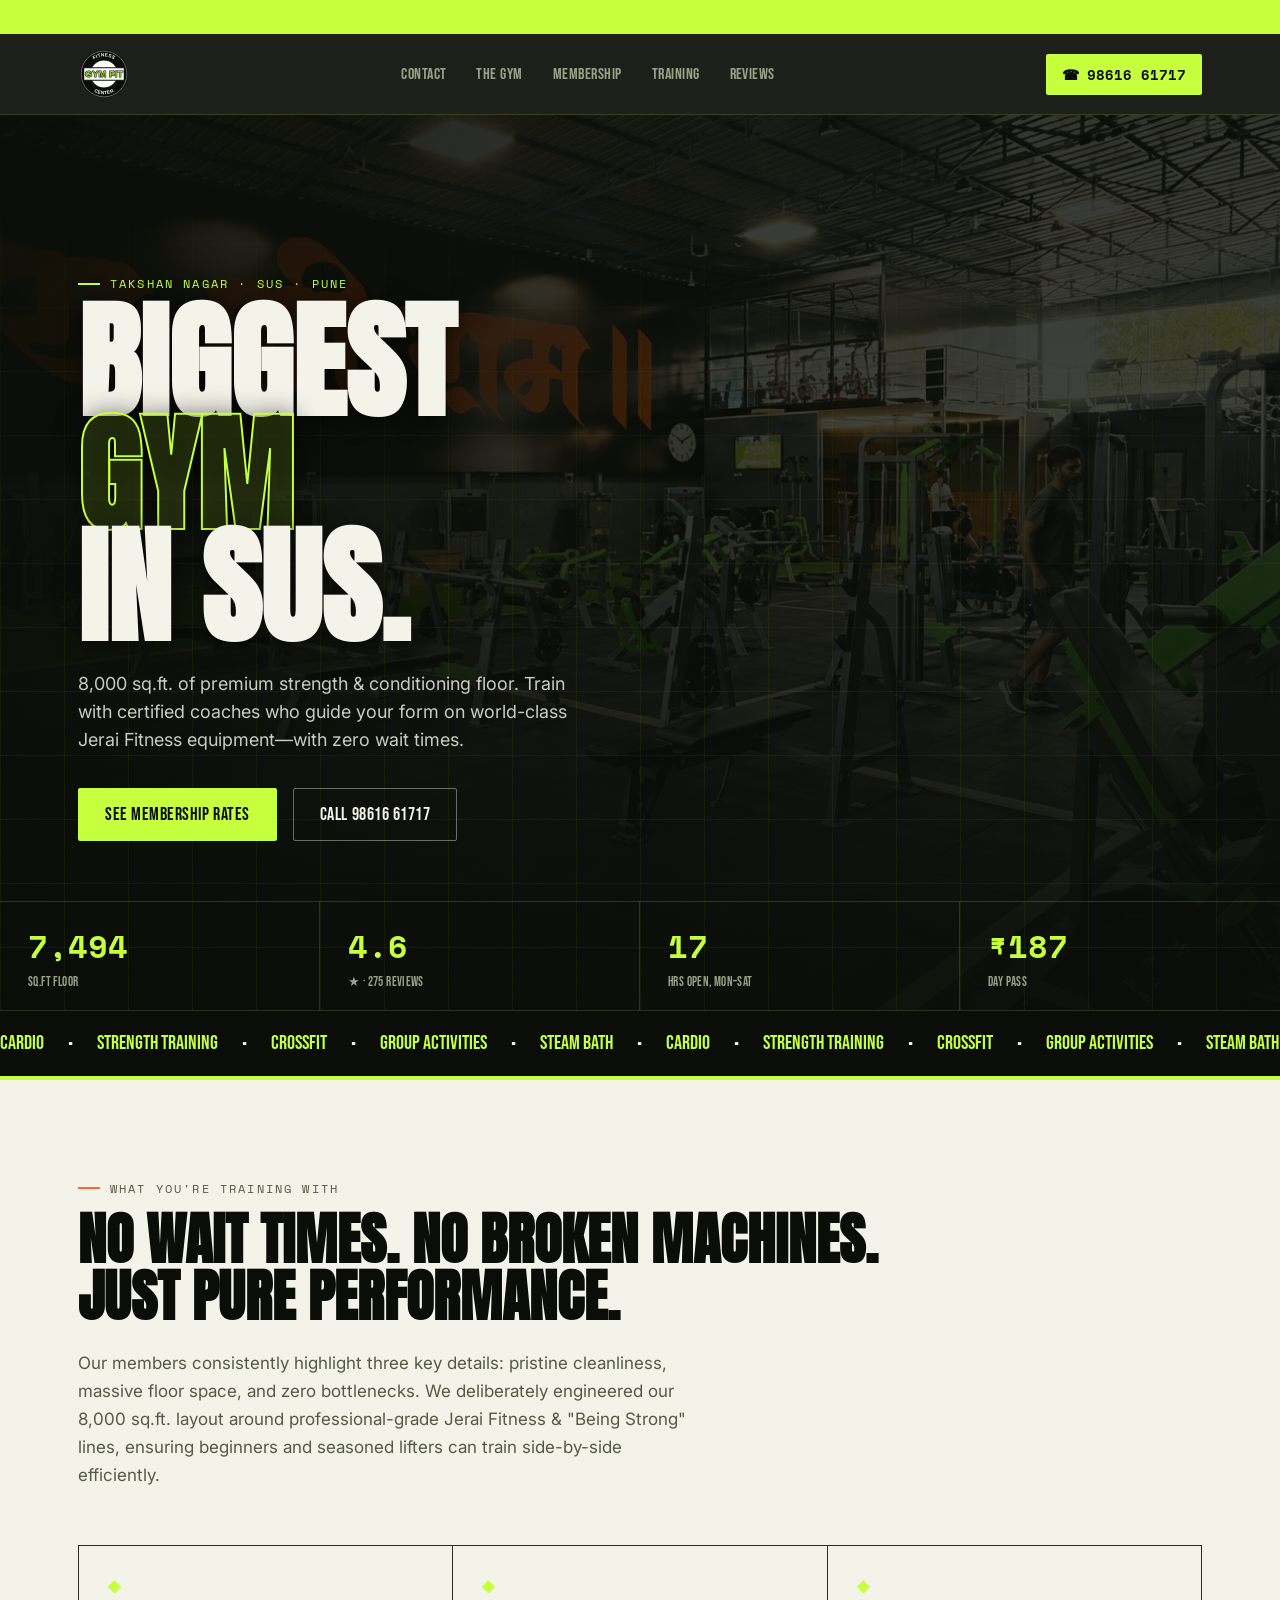
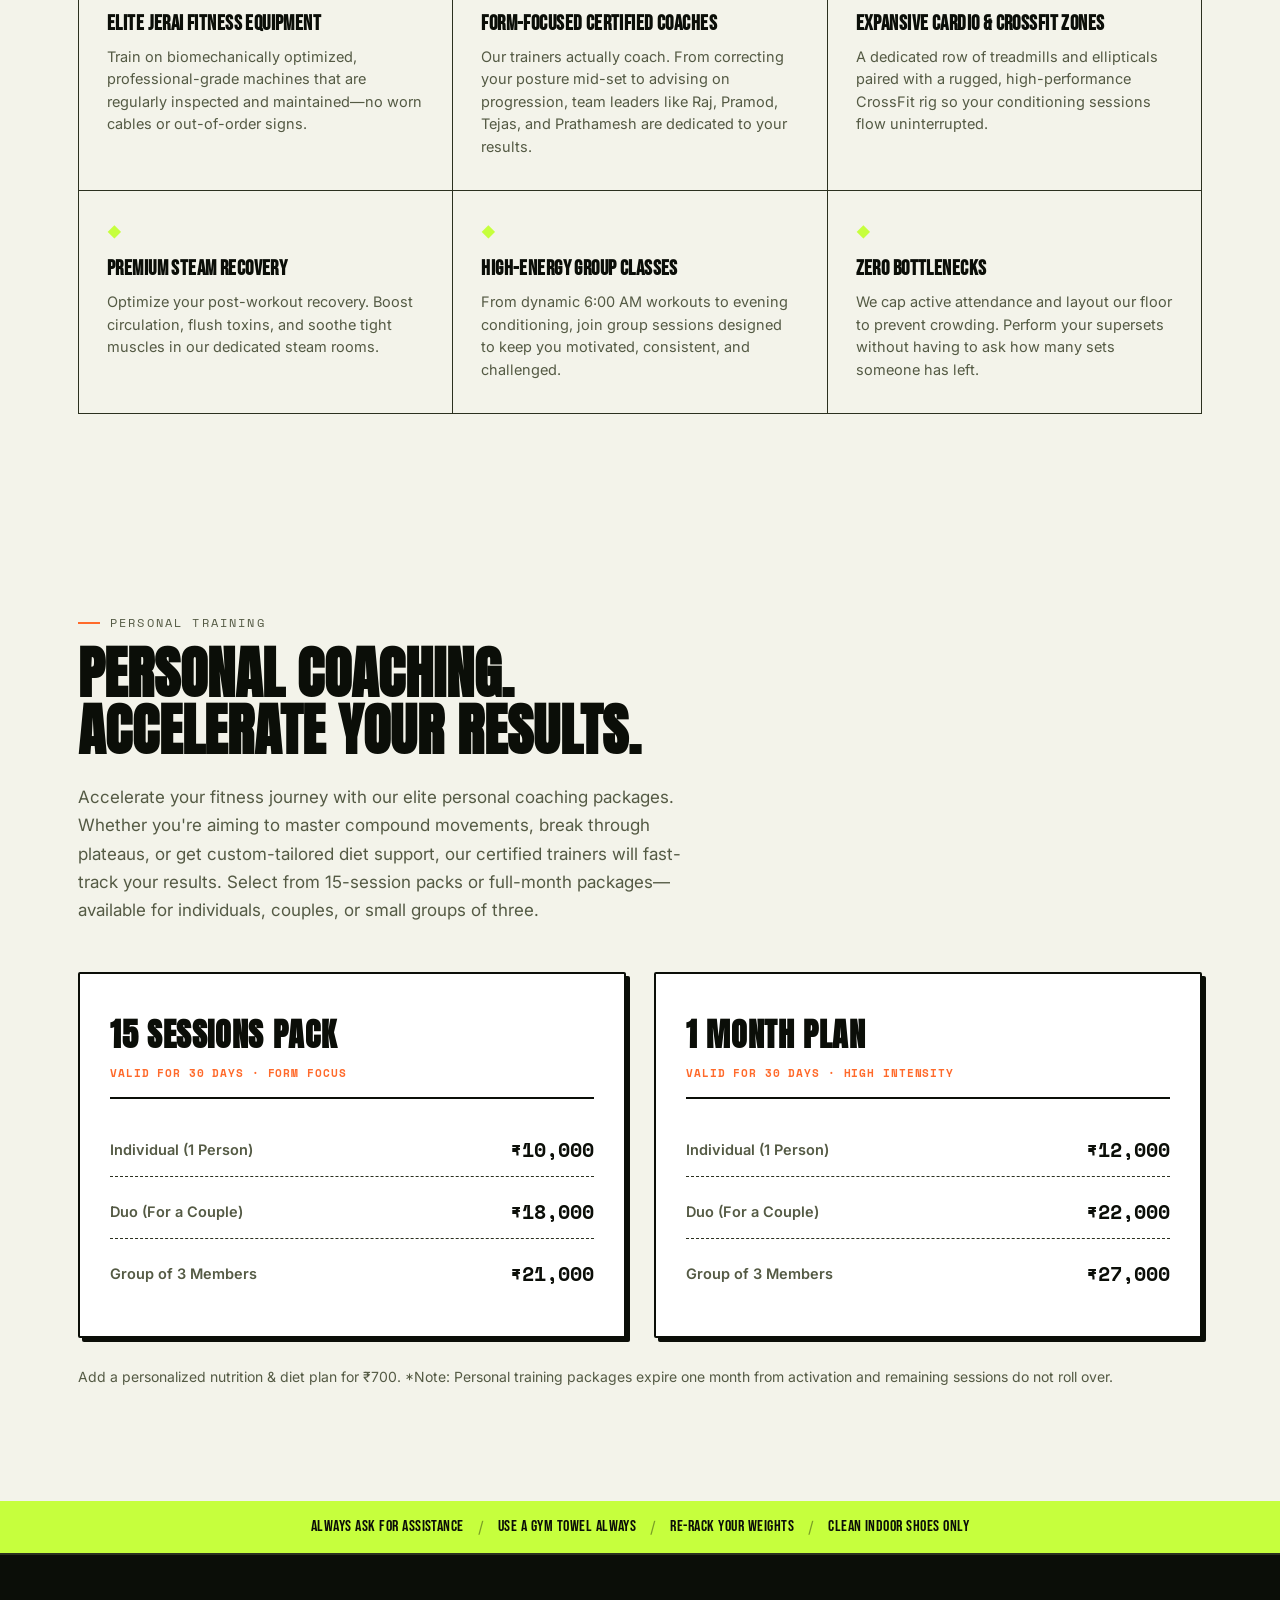
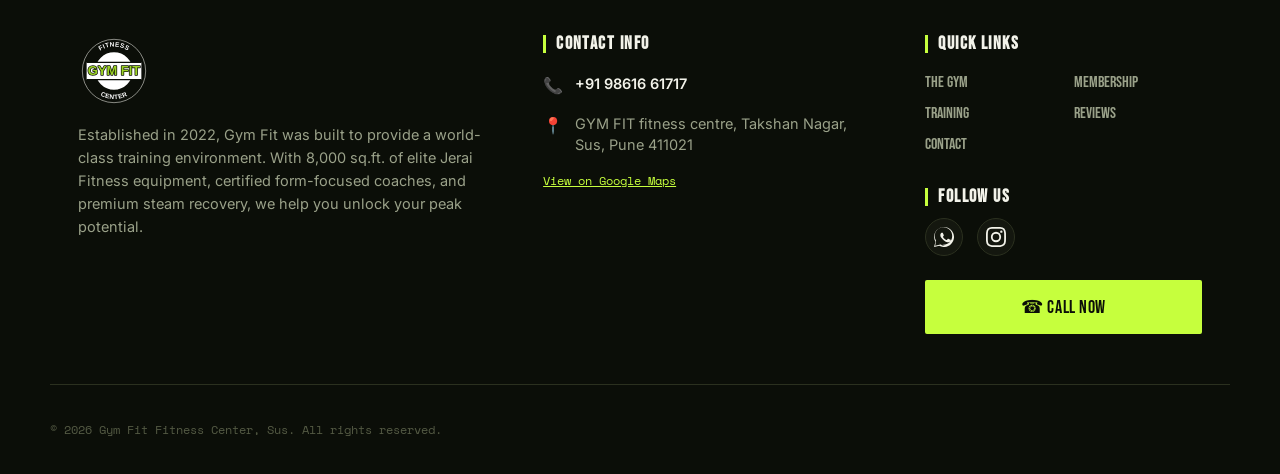
==== commit 740ce1cb: "Remove email address listings from contact details page and footer sections" ====
--- a/index.html
+++ b/index.html
@@ -223,10 +223,7 @@
           <span class="info-icon">📞</span>
           <a href="tel:+919861661717">+91 98616 61717</a>
         </li>
-        <li>
-          <span class="info-icon">✉️</span>
-          <a href="mailto:contact@gymfitfitness.com">contact@gymfitfitness.com</a>
-        </li>
+
         <li>
           <span class="info-icon">📍</span>
           <span>GYM FIT fitness centre, Takshan Nagar, Sus, Pune 411021</span>
